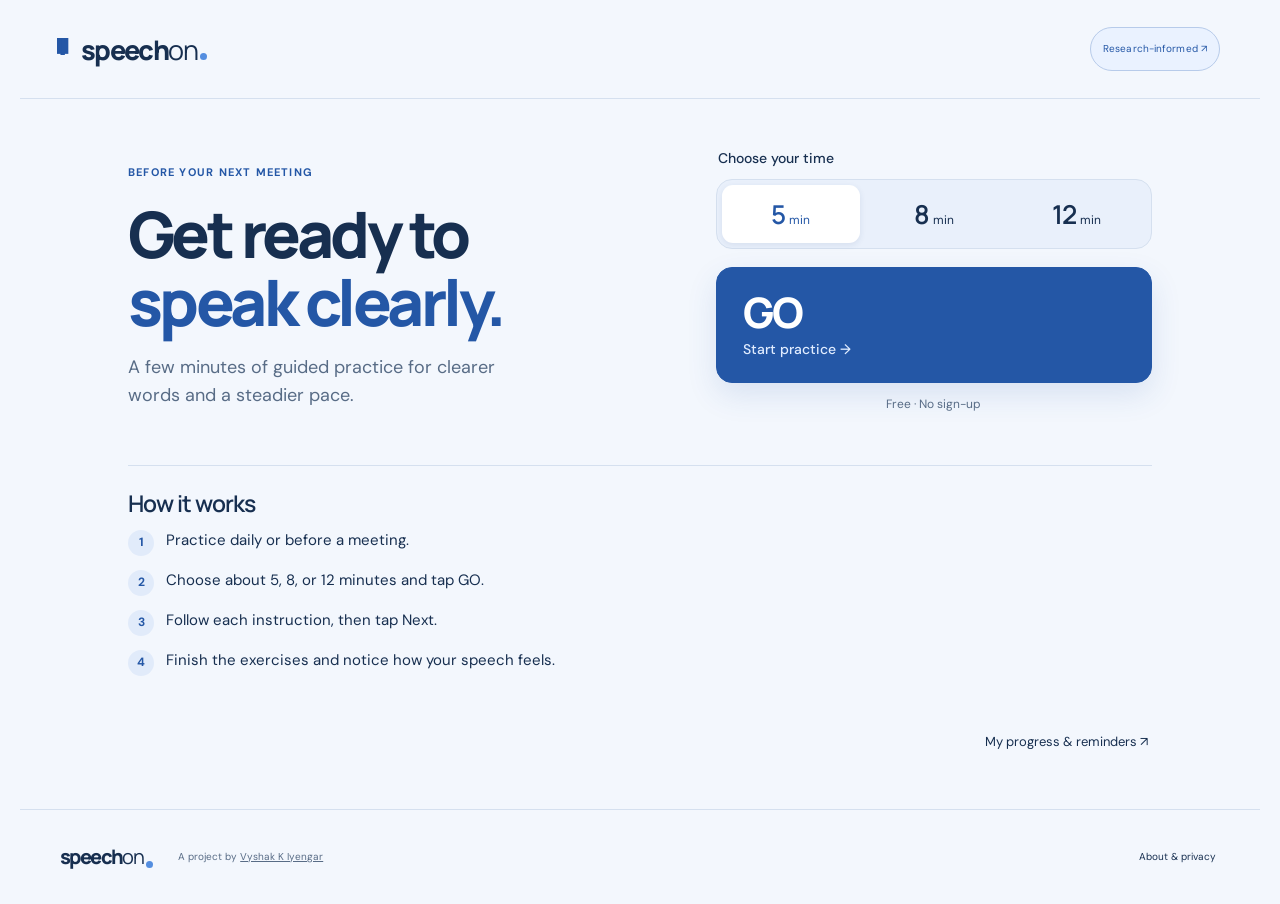
==== index.html @ f1839de5 "Finalize mobile homepage hierarchy and clarify practice instructions" ====
<!doctype html>
<html lang="en">
<head>
<meta charset="utf-8"><meta name="viewport" content="width=device-width,initial-scale=1,viewport-fit=cover">
<title>Speech On — Your daily speech practice</title>
<meta name="description" content="Practice clear sounds, steady pacing, and natural speech with guided lip, tongue, and voice exercises. Start a 5-minute speech warm-up. No signup.">
<meta name="theme-color" content="#f3f7fd">
<meta property="og:title" content="Speech On — Clarity. Articulation. Fluency."><meta property="og:description" content="Practice articulation, fluency, and speech clarity in 5–12 minutes. Daily or before meetings. Progress saves without sign-in."><meta property="og:type" content="website">
<link rel="manifest" href="manifest.webmanifest"><link rel="icon" href="icon.svg" type="image/svg+xml"><link rel="apple-touch-icon" href="icon-180.png">
<link rel="preconnect" href="https://fonts.googleapis.com"><link rel="preconnect" href="https://fonts.gstatic.com" crossorigin>
<link href="https://fonts.googleapis.com/css2?family=DM+Sans:wght@400;500;600;700&family=Manrope:wght@400;500;600;700;800&display=swap" rel="stylesheet">
<link rel="stylesheet" href="styles.css"><script src="analytics.js" defer></script><script src="app.js" defer></script>
</head>
<body>
<a class="skip" href="#main">Skip to practice</a>
<header class="site-header"><a class="brand" href="./" aria-label="Speech On home"><span class="brand-mark" aria-hidden="true">ıιı</span>speech<span>on</span><i></i></a><button class="research-stamp" id="research-stamp" aria-label="Research-informed: read about the evidence">Research-informed ↗</button><button id="help" hidden>How it works</button></header>
<main id="main">
<section id="home" class="home">
<div class="hero-copy"><p class="meeting-hook">BEFORE YOUR NEXT MEETING</p><h1>Get ready to<br><em>speak clearly.</em></h1><p class="intro">A few minutes of guided practice for clearer words and a steadier pace.</p></div>
<div class="practice-card">
<p id="start-heading" hidden></p><fieldset class="home-time"><legend>Choose your time</legend><div class="duration"><button data-minutes="5" aria-pressed="true"><b>5 <small>min</small></b></button><button data-minutes="8" aria-pressed="false"><b>8 <small>min</small></b></button><button data-minutes="12" aria-pressed="false"><b>12 <small>min</small></b></button></div></fieldset>
<button class="primary start" id="start"><strong>GO</strong><span>Start practice →</span></button><p class="start-reassurance">Free · No sign-up</p>

<p id="resume" class="resume" hidden></p><button class="quiet restart" id="restart" hidden>Start a different session</button>
</div>
<section id="how-it-works"><h2>How it works</h2><ol><li>Practice daily or before a meeting.</li><li>Choose about 5, 8, or 12 minutes and tap GO.</li><li>Follow each instruction, then tap Next.</li><li>Finish the exercises and notice how your speech feels.</li></ol></section><div class="home-bottom"><button class="quiet" id="open-habits">My progress & reminders ↗</button></div>
</section>
<dialog id="habits"><div class="dialog-top"><h2>Your practice</h2><button class="quiet" id="close-habits" aria-label="Close progress">✕</button></div><div class="habit"><div><span class="eyebrow">SMALL STEPS ADD UP</span><h3 id="habit-title">Your first practice is a good start.</h3><p id="habit-copy">No catching up. Just a little time for yourself today.</p><p class="gentle-note">Saved on this browser · signing in isn’t required. Clearing browser data removes your progress.</p></div><div class="week" id="week" aria-label="Practice over the last seven days"></div></div>
<section class="habit-tools" aria-label="Build your practice habit"><div><span class="eyebrow">A RHYTHM THAT FITS YOUR LIFE</span><div class="streak-stats"><p><b id="current-streak">0</b> day streak</p><p><b id="best-streak">0</b> personal best</p></div><p class="gentle-note" id="streak-note">One day at a time. Miss a day? You’re always welcome back.</p></div><div class="goal"><label for="weekly-goal">My practice goal</label><select id="weekly-goal"><option value="3">3 days in 7 · a gentle start</option><option value="5">5 days in 7 · a regular rhythm</option><option value="7">7 days in 7 · a daily moment</option></select><progress id="goal-progress" value="0" max="3"></progress><p id="goal-copy"></p></div><button id="reminder" class="quiet">Set a daily reminder ↗</button></section>
</dialog>
<section id="player" class="player" hidden aria-label="Guided speech practice"><div class="player-top"><button class="quiet" id="exit">← Save & exit</button><span id="step-count"></span><button class="quiet" id="listen" aria-pressed="false">Hear instructions ♫</button></div><div class="progress" id="progress" aria-label="Session progress"></div><div class="exercise-layout"><aside><span class="eyebrow">YOUR SESSION</span><p id="session-percent">0% complete</p><ol id="journey"></ol></aside><div class="exercise"><div class="exercise-heading"><div class="eyebrow" id="phase"></div><button class="quiet" id="exercise-tip">How to do it</button></div><h2 id="exercise-title" tabindex="-1"></h2><p id="instruction"></p><div id="material"></div><div class="player-actions"><div class="exercise-controls"><button class="quiet" id="back">← Back</button><button class="primary" id="next">Next →</button></div></div><p class="keyboard">Arrow keys to move · Esc to save & exit</p><p class="credit">A project by <a href="https://www.linkedin.com/in/vyshakiyengar" target="_blank" rel="noopener">Vyshak K Iyengar</a></p></div></div></section>
<section id="done" class="done" hidden>
<div class="completion-mark" aria-hidden="true">✓</div><p class="eyebrow">YOUR PRACTICE</p><h1>Practice <em>done.</em></h1>
<p id="done-summary" role="status"></p><button id="save-untimed" class="primary" hidden>I practiced · Save today</button>
<div class="reflection"><h2>How did speaking feel?</h2><div class="feeling" id="feeling"><button data-feeling="easier" aria-pressed="false">Easier</button><button data-feeling="same" aria-pressed="false">The same</button><button data-feeling="harder" aria-pressed="false">More effort</button></div><p id="feedback" role="status">Optional. Just your own impression.</p></div>
<p class="takeaway-line">Take one cue with you: clear words, easy pauses.</p>
<div class="done-actions"><button class="primary" id="home-button">Done →</button><button class="quiet" id="done-reminder">Remind me tomorrow</button><button class="quiet" id="share">Share ↗</button></div>
<p id="tomorrow-preview" hidden></p><p id="share-status" role="status"></p></section>
</main>
<footer><span class="brand footer-brand">speech<span>on</span><i></i></span><span class="credit">A project by <a href="https://www.linkedin.com/in/vyshakiyengar" target="_blank" rel="noopener">Vyshak K Iyengar</a></span><button class="quiet" id="about">About & privacy</button></footer>
<dialog id="reminder-dialog"><div class="dialog-top"><h2>A daily reminder.</h2><button class="quiet" id="close-reminder" aria-label="Close reminder">✕</button></div><p>Pick a time for your daily practice.</p><label for="reminder-time">My daily practice time</label><input type="time" id="reminder-time" value="08:00" required><p class="gentle-note">Download a recurring calendar event, then open it in your calendar and confirm the import. Your calendar handles reminders; this app doesn’t send notifications. To change it later, edit the event in your calendar.</p><button class="primary" id="download-reminder">Download daily reminder ↓</button><p id="reminder-status" role="status"></p></dialog>
<dialog id="info"><div class="dialog-top"><h2 id="info-title"></h2><button class="quiet" id="close-info" aria-label="Close dialog">✕</button></div><div id="info-body"></div></dialog>
<noscript><p>Guided practice needs JavaScript. Enable it to start your practice.</p></noscript>
</body></html>
---- styles.css ----
:root{color-scheme:light;--paper:#f3f7fd;--ink:#172f50;--muted:#586c86;--accent:#2457a6;--accent-soft:#d6e7ff;--line:#d5e0ef;--white:#ffffff;--serif:Georgia,'Times New Roman',serif;--ui:'DM Sans',sans-serif;--display:'Manrope',sans-serif}*{box-sizing:border-box}body{margin:0;background:var(--paper);color:var(--ink);font:15px/1.6 var(--ui);-webkit-font-smoothing:antialiased}button,a{-webkit-tap-highlight-color:transparent}button,input{font:inherit}button{cursor:pointer;border:1px solid var(--line);background:transparent;color:var(--ink);padding:11px 17px;border-radius:12px;transition:background .2s,transform .2s}button:hover{background:#e7effc}button:active{transform:translateY(1px)}button:disabled{opacity:.4;cursor:default}button:focus-visible,a:focus-visible,summary:focus-visible{outline:3px solid #2563eb;outline-offset:4px}a{color:inherit}p,h1,h2,h3{margin:0}h1,h2,h3{font-family:var(--display);font-weight:600;line-height:1.2;letter-spacing:-.045em}[hidden]{display:none!important}.site-header{max-width:1240px;margin:auto;padding:27px 40px;display:flex;align-items:center;justify-content:space-between;border-bottom:1px solid var(--line)}.brand{display:flex;align-items:center;text-decoration:none;font:800 27px/1 var(--display);letter-spacing:-1.6px}.brand>span:not(.brand-mark){font-weight:400}.brand i{width:7px;height:7px;background:#548ee0;border-radius:50%;margin:14px 0 0 3px}.brand-mark{font:700 32px/1 var(--ui);margin-right:11px;letter-spacing:-5px;transform:rotate(180deg);color:var(--accent)}.header-note{font-size:12px;color:var(--muted)}.quiet{border-color:transparent;padding:8px 3px;font-size:13px}.quiet:hover{background:none;color:#1f58a6}.site-header .quiet span{margin-left:16px}.home{max-width:1160px;margin:auto;padding:63px 0 0;display:grid;grid-template-columns:1fr 1fr;gap:48px 88px}.eyebrow{font:700 10px/1.5 var(--display);letter-spacing:.16em}.live-dot{display:inline-block;width:7px;height:7px;border-radius:50%;background:#6097e6;margin-right:9px}.hero-copy h1{font-size:clamp(56px,5.6vw,78px);line-height:1.05;margin:23px 0 22px;letter-spacing:-.064em}em{font-family:var(--serif);font-weight:400;color:#437dc5;letter-spacing:-.055em}.intro{font-size:16px;color:var(--muted);line-height:1.8}.hero-tags{display:flex;gap:16px;flex-wrap:wrap;font-size:10px;margin-top:22px;color:#526985}.voice-art{height:132px;margin-top:30px;position:relative;border-top:1px solid var(--line);padding-top:12px;overflow:hidden}.art-caption,.art-bottom{font-size:8px;letter-spacing:.14em;color:#647c9a}.art-bottom{position:absolute;bottom:3px;left:0}.wave{height:73px;display:flex;align-items:center;gap:7px;width:82%;transform:rotate(-6deg);margin:9px 0 0 12px}.wave i{display:block;flex:1;max-width:12px;height:22%;border-radius:10px;background:#8fb9ef}.wave i:nth-child(3n){height:65%;background:#3b70b8}.wave i:nth-child(4n){height:100%;background:#c6dcf8}.wave i:nth-child(5n){height:85%}.wave i:nth-child(2n){height:50%}.art-star{position:absolute;right:15px;top:46px;font-size:66px;line-height:1;color:#6497da;transform:rotate(12deg)}.practice-card{background:var(--white);border:1px solid var(--line);border-radius:23px;padding:29px 30px 24px;box-shadow:0 14px 36px #173c700a;align-self:start}.card-top{display:flex;align-items:center;justify-content:space-between;gap:8px}.card-top .eyebrow{font-size:9px}.pill{font-size:9px;background:#e8f0fc;border-radius:20px;padding:4px 8px;white-space:nowrap}.practice-card h2{font-size:34px;margin:23px 0 13px;letter-spacing:-.047em}.card-desc{font-size:13px;color:var(--muted);max-width:330px}fieldset{border:0;padding:0;margin:27px 0 0;min-width:0}legend{font-size:12px;font-weight:600;margin-bottom:15px}.duration{display:grid;grid-template-columns:repeat(3,1fr);gap:9px}.duration button{position:relative;text-align:left;padding:17px 12px 13px;border-radius:11px}.duration button b{font:600 26px/1 var(--display);letter-spacing:-1px;display:block}.duration small{font:400 12px var(--ui);letter-spacing:0}.duration button>span:last-child{display:block;font-size:10px;margin-top:9px;color:var(--muted)}.duration [aria-pressed=true]{border-color:var(--accent);background:#e9f1ff}.recommended{position:absolute;top:-9px;left:50%;transform:translateX(-50%);white-space:nowrap;background:var(--accent);color:white;border-radius:4px;font-size:7px;letter-spacing:.08em;padding:2px 7px}.intent-field{margin-top:22px}.intent-field legend{margin-bottom:9px}.intents{display:flex;flex-wrap:wrap;gap:6px}.intents button{font-size:10px;padding:7px 9px;border-radius:7px}.intents [aria-pressed=true]{background:#e9f1ff;border-color:#89acdf}.primary{background:var(--accent);color:white;border-color:var(--accent);font-weight:600}.primary:hover{background:#194788;color:white}.start{width:100%;display:flex;justify-content:space-between;margin-top:23px;padding:16px 18px;font-size:14px}.start span{font-size:12px;color:#e0ecff}.no-friction{text-align:center;font-size:10px;color:var(--muted);margin:12px 0 20px}.card-rule{border-top:1px solid var(--line)}.mini-route{display:flex;justify-content:space-between;align-items:center;font-size:9px;margin-top:19px;gap:4px}.mini-route b{font-size:9px;display:inline-flex;background:#eaf1fb;width:23px;height:23px;border-radius:50%;align-items:center;justify-content:center;margin-right:4px}.mini-route i{font-style:normal;color:#7289a6}.resume{font-size:12px;margin-top:10px;color:var(--muted)}.restart{font-size:11px;text-decoration:underline}.habit{grid-column:1/-1;display:flex;align-items:center;justify-content:space-between;background:#e8f0fc;border:1px solid #d5e3f5;border-radius:15px;padding:23px 29px;gap:20px}.habit .eyebrow{font-size:9px;color:#4e6c94}.habit h3{font-size:18px;letter-spacing:-.02em;margin:7px 0 5px}.habit p{font-size:11px;color:var(--muted)}.week{display:flex;gap:12px}.day{display:flex;align-items:center;flex-direction:column;font-size:9px;color:var(--muted);gap:6px}.day b{font:400 13px var(--ui);display:grid;place-items:center;width:31px;height:31px;border:1px solid #c6d7ed;border-radius:50%}.day.today b{border-color:var(--accent);border-style:dashed}.day.complete b{background:var(--accent);color:#fff;border-style:solid}.how{grid-column:1/-1;padding-top:6px;padding-bottom:48px}.how>.eyebrow{color:var(--muted)}.how-grid{display:grid;grid-template-columns:repeat(3,1fr);gap:55px;margin-top:23px}.how-number{font-size:11px;color:#6c87ab}.how h3{font-size:18px;letter-spacing:-.03em;margin:13px 0 10px}.how p{font-size:12px;line-height:1.8;color:var(--muted)}footer{max-width:1240px;margin:auto;display:flex;align-items:center;gap:25px;padding:25px 40px;border-top:1px solid var(--line);font-size:10px;color:var(--muted)}footer p{flex:1}footer a{font-size:10px}.footer-brand{font-size:20px;color:var(--ink)}footer .quiet{font-size:10px}.skip{position:fixed;top:-80px;z-index:100;background:var(--accent);color:white;padding:10px}.skip:focus{top:0}.player{max-width:1060px;margin:24px auto 60px;padding:0 24px}.player-top{display:flex;align-items:center;justify-content:space-between;font-size:12px}.progress{display:flex;gap:7px;margin:20px 0 44px}.progress span{height:5px;flex:1;border-radius:5px;background:#dae5f5}.progress .complete{background:#6796d7}.progress .current{background:var(--accent)}.exercise-layout{display:grid;grid-template-columns:220px 1fr;gap:72px}.exercise-layout aside{border-right:1px solid var(--line);padding:15px 25px 0 0}.exercise-layout aside p{font-size:12px;color:var(--muted);margin-top:45px}.exercise-layout ol{list-style:none;padding:0;margin:25px 0}.exercise-layout li{padding:12px 0;color:var(--muted);font-size:12px;display:flex;gap:12px}.exercise-layout li[aria-current=step]{font-weight:700;color:var(--ink)}.exercise-layout li span{width:21px;height:21px;text-align:center;border:1px solid var(--line);border-radius:50%;font-size:10px}.exercise-layout li[aria-current=step] span{background:var(--accent);color:white;border-color:var(--accent)}.exercise .eyebrow{color:#5076a8}.exercise h2{font-size:42px;margin:12px 0 18px;outline:none}.exercise>#instruction{font-size:17px;line-height:1.75;color:#506581;max-width:550px}.material{margin:25px 0;background:var(--white);border:1px solid var(--line);border-radius:18px;padding:26px}.material .eyebrow{font-size:9px;margin-bottom:12px}.material blockquote{font-family:var(--serif);font-size:29px;line-height:1.55;margin:0}.phrase-list{list-style:none;margin:0;padding:0;display:grid;gap:10px}.phrase-list li{font:500 23px/1.5 var(--display);letter-spacing:-.03em;padding-bottom:10px;border-bottom:1px solid var(--line)}.phrase-list li:last-child{border:0;padding-bottom:0}.tip{font-size:13px;color:var(--muted);margin:18px 0}.tip summary{cursor:pointer}.tip p{padding:10px 0}.timer-panel{display:flex;align-items:center;gap:20px;padding:21px 0;border-top:1px solid var(--line);margin-top:24px}.timer{font:500 37px/1 var(--display);letter-spacing:-.05em;font-variant-numeric:tabular-nums;min-width:100px}.timer-panel p{font-size:12px}.timer-panel span{font-size:11px;color:var(--muted)}.exercise-controls{display:flex;gap:15px;align-items:center;justify-content:space-between}.exercise-controls .primary{flex:1;max-width:290px;padding:15px}.keyboard{font-size:10px;color:var(--muted);text-align:center;margin-top:18px}.breathing{height:190px;display:grid;place-items:center;position:relative;margin:20px 0}.breath-circle{width:110px;height:110px;border-radius:50%;background:#bdd7fb;box-shadow:0 0 0 18px #dce9fc,0 0 0 35px #eaf2fd;display:grid;place-items:center;color:var(--accent);font-size:13px;transform:scale(var(--breath-scale,1))}.breath-label{position:absolute;font-size:13px;font-weight:600;pointer-events:none}.done{max-width:700px;margin:50px auto 70px;padding:0 24px;text-align:center}.completion-mark{font-size:75px;line-height:1.2;color:#5689cf;margin-bottom:20px}.done h1{font-size:57px;margin:18px 0}.done>p{font-size:14px;color:var(--muted)}.reflection{background:var(--white);border:1px solid var(--line);border-radius:18px;padding:25px;margin:30px 0}.reflection h2{font-size:21px;letter-spacing:-.03em}.reflection p{font-size:12px;color:var(--muted);margin-top:10px}.feeling{display:flex;justify-content:center;gap:7px;flex-wrap:wrap;margin:20px 0}.feeling button{font-size:12px}.feeling [aria-pressed=true]{background:var(--accent);color:white;border-color:var(--accent)}.takeaway{padding:15px 25px 30px}.takeaway h3{font-size:22px;letter-spacing:-.03em;margin:12px 0}.takeaway p{font-size:13px;color:var(--muted)}.done-actions{display:flex;gap:10px;justify-content:center}.done-actions button{font-size:13px}#share-status{margin-top:12px;overflow-wrap:anywhere}dialog{border:1px solid var(--line);border-radius:20px;background:var(--white);color:var(--ink);max-width:540px;width:calc(100% - 30px);padding:26px}dialog::backdrop{background:#17345966;backdrop-filter:blur(3px)}.dialog-top{display:flex;justify-content:space-between;align-items:center;margin-bottom:20px;gap:12px}.dialog-top h2{font-size:24px}#info-body p,#info-body li{font-size:14px;color:var(--muted);margin-bottom:15px}#info-body ol{padding-left:20px}
@media(min-width:800px){.hero-copy,.practice-card{animation:arrive .65s ease both}.practice-card{animation-delay:.1s}}@keyframes arrive{from{opacity:0;transform:translateY(12px)}to{opacity:1;transform:translateY(0)}}
@media(max-width:1240px){.home{margin:0 40px;gap:40px 55px}.hero-copy h1{font-size:68px}}
@media(max-width:900px){.home{gap:35px}.practice-card{padding:24px}.hero-copy h1{font-size:57px}.hero-tags{gap:8px}.header-note{display:none}.mini-route{font-size:8px}.mini-route b{display:none}.exercise-layout{grid-template-columns:165px 1fr;gap:35px}.exercise h2{font-size:34px}footer{flex-wrap:wrap}.week{gap:8px}}
@media(max-width:680px){.site-header{padding:20px 22px}.brand{font-size:25px}.site-header .quiet{font-size:12px}.home{margin:0;padding:30px 22px 0;grid-template-columns:1fr;gap:28px}.hero-copy h1{font-size:49px;margin:14px 0;line-height:1.06}.hero-copy h1 em{white-space:nowrap}.hero-copy>.eyebrow{font-size:8px}.intro{font-size:13px;line-height:1.65}.intro br{display:none}.hero-tags{display:none}.voice-art{display:none}.practice-card{padding:24px 22px;border-radius:18px}.practice-card h2{font-size:29px;margin:18px 0 12px}.practice-card h2 br{display:none}.card-desc{font-size:12px}.card-top .eyebrow{font-size:8px}.duration button{padding:16px 12px}.mini-route{font-size:9px}.mini-route b{display:inline-flex}.habit{flex-direction:column;align-items:flex-start;padding:23px}.habit h3{font-size:17px}.week{width:100%;justify-content:space-between;margin-top:6px}.how-grid{grid-template-columns:1fr;gap:24px}.how h3{margin-top:7px}.how{padding:9px 0 12px}.how-grid article{padding-bottom:18px;border-bottom:1px solid var(--line)}.how-number{float:left;margin-right:15px;margin-top:10px}.how p{padding-left:37px}.how-grid{margin-top:15px}footer{padding:24px 22px;gap:17px}footer p{flex-basis:75%}.player{padding:0 20px;margin:15px auto 30px}.player-top{font-size:10px}.player-top button{font-size:11px}.progress{margin:16px 0 25px}.exercise-layout{display:block}.exercise-layout aside{display:none}.exercise h2{font-size:33px}.exercise>#instruction{font-size:15px}.material{padding:22px;margin-top:22px}.material blockquote{font-size:25px}.timer-panel{gap:12px}.timer{font-size:32px;min-width:90px}.exercise-controls{gap:10px}.exercise-controls .quiet{font-size:11px}.keyboard{display:none}.exercise-controls .primary{padding:13px 8px;font-size:13px}.done{margin:30px auto 50px}.done h1{font-size:43px}.reflection{padding:23px 15px}.feeling button{padding:10px;font-size:11px}.done-actions{flex-direction:column}.intents button{font-size:9px}.phrase-list li{font-size:22px}}
@media(prefers-reduced-motion:reduce){*,*::before,*::after{animation:none!important;transition:none!important}.breath-circle{transform:none}}
.habit-tools{grid-column:1/-1;display:grid;grid-template-columns:1fr 1fr;gap:20px 60px;margin-top:-20px;padding:22px 29px;border:1px solid var(--line);border-radius:15px}.streak-stats{display:flex;gap:30px;margin:12px 0}.streak-stats p{font-size:11px;color:var(--muted)}.streak-stats b{font:600 28px var(--display);color:var(--accent);margin-right:5px}.gentle-note{font-size:11px;color:var(--muted);line-height:1.7}.goal label{display:block;font-size:12px;margin-bottom:8px}.goal select{font:12px var(--ui);padding:8px;border-radius:8px;border:1px solid var(--line);background:var(--white);color:var(--ink);width:100%}.goal progress{width:100%;height:7px;accent-color:var(--accent);margin:15px 0 0}.goal p{font-size:11px;color:var(--muted)}.habit-tools>.quiet{grid-column:1/-1;justify-self:start;font-size:12px}.tomorrow{background:#e8f0fc;border-radius:15px;padding:24px;margin:0 0 25px}.tomorrow h3{font-size:22px;margin:10px 0}.tomorrow p{font-size:13px;color:var(--muted)}.tomorrow .quiet{margin-top:12px}#reminder-dialog>p{font-size:14px;margin-bottom:18px}#reminder-dialog label{font-size:13px;display:block;margin-bottom:8px}#reminder-time{display:block;padding:12px;border-radius:9px;border:1px solid var(--line);background:var(--paper);color:var(--ink);margin-bottom:16px}#reminder-dialog .gentle-note{font-size:12px}#reminder-status{font-size:12px;margin-top:15px}#download-reminder{width:100%}@media(max-width:680px){.habit-tools{grid-template-columns:1fr;padding:23px;margin-top:-10px;gap:22px}.habit-tools>.quiet{grid-column:auto}}
.hero-copy .intro{max-width:405px}.no-friction{font-size:10px;color:#45668f}
/* UX audit: readable touch controls and always-reachable exercise actions. */
.player-actions{position:sticky;bottom:0;z-index:5;background:var(--paper);padding:0 0 max(12px,env(safe-area-inset-bottom));box-shadow:0 -12px 20px var(--paper)}
.player-actions .timer-panel{margin-top:22px}
.control-hint{text-align:center;font-size:12px;color:var(--muted);margin:10px 0 0}
button,select,summary{min-height:44px}
.intents button{font-size:11px}
.card-top .pill{font-size:10px}
.no-friction{font-size:12px}
#next{min-width:70px}
button:disabled:hover{background:transparent}
@media(max-width:680px){
 .hero-copy h1{font-size:43px}
 .home{padding-top:24px;gap:22px}
 .practice-card h2{font-size:25px;margin:13px 0 9px}
 .practice-card{padding:20px}
 .practice-card fieldset{margin-top:19px}
 .practice-card legend{margin-bottom:12px}
 .start{margin-top:18px}
 .intents button{font-size:11px;padding:8px}
 .player-top{flex-wrap:wrap;gap:4px}
 .exercise-controls .quiet{font-size:13px}
 .exercise-controls .primary{font-size:14px}
 .player-actions .timer-panel{padding:14px 0}
 .control-hint{font-size:11px}
}
.home>*{min-width:0}
.duration{grid-template-columns:repeat(3,minmax(0,1fr))}
@media(max-width:360px){
 .home{padding-left:16px;padding-right:16px}
 .hero-copy h1{font-size:37px}
 .practice-card{padding:17px}
 .duration button{padding:15px 8px}
 .duration button b{font-size:23px}
 .mini-route{font-size:8px}
 .mini-route b{display:none}
 .card-top{flex-wrap:wrap}
 .streak-stats{gap:15px}
 .exercise-controls{gap:6px}
 .exercise-controls .primary{min-width:0}
 #next{min-width:60px}
}
#save-untimed{margin-top:20px}
/* Viewport-sized player: content and controls occupy separate rows, never overlap. */
body.practicing{overflow:hidden}
body.practicing>.site-header{display:none}
#player{position:fixed;inset:0;z-index:20;width:100%;height:100dvh;max-width:none;margin:0;padding:12px max(20px,calc((100vw - 1200px)/2)) max(12px,env(safe-area-inset-bottom));background:var(--paper);display:grid;grid-template-rows:44px 5px minmax(0,1fr);gap:12px}
#player .player-top{flex-wrap:nowrap;gap:8px}
#player .progress{margin:0}
#player .exercise-layout{min-height:0;grid-template-columns:200px minmax(0,1fr);gap:40px;padding-top:8px}
#player .exercise-layout aside{padding-top:8px}
#player .exercise{min-height:0;min-width:0;display:grid;grid-template-rows:auto auto auto minmax(0,1fr) auto;gap:12px}
.exercise-heading{display:flex;align-items:center;justify-content:space-between;gap:8px}
#player .exercise-heading button{min-height:32px;padding:4px 0;font-size:12px}
#player .exercise h2{font-size:clamp(26px,4vh,40px);margin:0;line-height:1.12}
#player .exercise>#instruction{font-size:16px;line-height:1.5;max-width:70ch}
#material{min-height:0;min-width:0;display:flex}
#player .material{width:100%;min-height:0;margin:0;padding:20px 24px;display:grid;grid-template-rows:auto minmax(0,1fr);gap:12px;text-align:center}
#player .material:has(.card-nav){grid-template-rows:auto minmax(0,1fr) 44px}
#player .material .eyebrow{margin:0;font-size:10px}
#player .material blockquote{align-self:center;font-size:clamp(22px,3.5vh,36px);line-height:1.35;max-width:38ch;justify-self:center}
.card-nav{display:flex;align-items:center;justify-content:space-between;gap:8px}
.card-nav button{font-size:12px;padding:8px 12px;min-width:44px}
.card-nav span{font-size:11px;color:var(--muted)}
#player .player-actions{position:static;padding:0;box-shadow:none}
#player .player-actions .timer-panel{margin:0;padding:10px 0;gap:16px}
#player .timer{font-size:30px;min-width:80px}
#player .exercise-controls .primary{padding:10px 16px;max-width:none}
#player .exercise-controls button{min-height:44px}
#player .control-hint{margin:5px 0 0;font-size:11px}
#player .keyboard{display:none}
#player .breathing{height:100%;width:100%;margin:0}
@media(max-width:800px){
 #player{padding:10px 16px max(10px,env(safe-area-inset-bottom));gap:8px}
 #player .exercise-layout{display:block;padding:0}
 #player .exercise-layout aside{display:none}
 #player .exercise{height:100%;gap:9px}
 #player .exercise h2{font-size:28px}
 #player .exercise>#instruction{font-size:15px;line-height:1.4}
 #player .material{padding:14px;gap:8px}
 #player .material blockquote{font-size:clamp(20px,3vh,28px)}
 #player .material .eyebrow{font-size:8px}
 #player .player-top{font-size:10px}
 #player .player-top button{font-size:11px}
 #player .timer-panel p{font-size:11px}
 #player #next-up{display:none}
 #player .control-hint{font-size:10px}
}
@media(max-height:650px){
 #player{gap:6px;padding-top:6px;padding-bottom:6px}
 #player .exercise{gap:6px}
 #player .exercise h2{font-size:25px}
 #player .exercise>#instruction{font-size:14px;line-height:1.35}
 #player .material{padding:10px 12px;gap:6px}
 #player .material blockquote{font-size:21px}
 #player .player-actions .timer-panel{padding:6px 0}
 #player .control-hint{display:none}
 #player .breath-circle{width:65px;height:65px;box-shadow:0 0 0 12px #dce9fc,0 0 0 24px #eaf2fd}
}
@media(max-height:450px) and (min-width:600px){
 #player .exercise-layout{display:block;padding:0}
 #player .exercise-layout aside{display:none}
 #player .exercise{height:100%;grid-template-columns:1fr 1fr;grid-template-rows:auto auto minmax(0,1fr) auto;column-gap:24px}
 #player .exercise-heading{grid-column:1;grid-row:1}
 #player .exercise h2{grid-column:1;grid-row:2}
 #player #instruction{grid-column:1;grid-row:3;font-size:13px}
 #player #material{grid-column:2;grid-row:1/4}
 #player .player-actions{grid-column:1/-1;grid-row:4;display:flex;align-items:center;gap:20px}
 #player .player-actions .timer-panel{border:0;flex:1}
 #player .exercise-controls{flex:1}
 #player #timer-state{font-size:10px}
 #player #next-up{display:none}
}
#player .exercise h2{line-height:1.25}
/* Five-second entry: three benefits, one dominant action, optional settings. */
#home{max-width:1080px;margin:0 auto;padding:64px 28px 38px;grid-template-columns:minmax(0,1.2fr) minmax(0,1fr);gap:34px 65px;align-items:center;min-height:min(710px,calc(100dvh - 170px))}
#home .hero-copy h1{font-size:clamp(54px,6.1vw,82px);line-height:1.06;letter-spacing:-.065em;margin:22px 0}
#home .hero-copy .intro{font-size:17px;max-width:30ch;line-height:1.5}
#home .practice-card{padding:0;border:0;background:none;box-shadow:none;width:100%}
#home #start-heading{font-size:10px}
#home #start{display:flex;flex-direction:column;align-items:flex-start;justify-content:center;gap:7px;padding:30px 32px;margin:16px 0 0;border-radius:22px;min-height:178px;text-align:left;box-shadow:0 12px 30px #2457a620}
#home #start strong{font:800 64px/1 var(--display);letter-spacing:-.05em}
#home #start span{font-size:15px}
#home .no-friction{text-align:left;font-size:12px;margin:15px 0}
#session-options{border-top:1px solid var(--line);margin-top:18px;padding-top:8px}
#session-options summary{cursor:pointer;font-size:13px;color:var(--muted);display:flex;align-items:center;gap:12px}
#session-options summary::after{content:'+';margin-left:auto}
#session-options[open] summary::after{content:'−'}
#session-options fieldset{margin-top:16px}
#session-options .gentle-note{margin-top:12px}
.home-bottom{grid-column:1/-1;border-top:1px solid var(--line);padding-top:18px;display:flex;align-items:center;justify-content:space-between;gap:12px;color:var(--muted);font-size:12px}
.home-bottom .quiet{white-space:nowrap}
#habits{max-width:690px}
#habits .habit{display:flex;flex-direction:column;align-items:stretch;padding:18px}
#habits .week{justify-content:space-between}
#habits .habit-tools{margin-top:16px;gap:12px;padding:18px}
#habits .habit h3{font-size:18px}
#player .exercise-controls #play:not(.primary){flex:0 1 auto;padding:8px 12px}
#player .exercise-controls #next{flex:1;padding:10px 14px;font-size:14px}
#done{max-width:640px;margin:24px auto 35px}
#done .completion-mark{font-size:36px;margin:0 0 6px}
#done h1{font-size:48px;margin:12px 0}
#done #done-summary{font-size:14px;max-width:42ch;margin:auto}
#done .reflection{margin:18px 0;padding:18px}
#done .reflection h2{font-size:19px}
#done .feeling{margin:14px 0 8px}
#done .reflection p{font-size:12px}
#done .takeaway-line{font-size:15px;margin:18px 0}
#done .done-actions{display:grid;grid-template-columns:1fr 1fr;gap:4px 16px}
#done #home-button{grid-column:1/-1;min-height:48px;font-size:16px}
#done .done-actions .quiet{min-height:44px}
footer{font-size:10px}
footer p{font-size:10px}
.credit{font-size:10px;color:var(--muted)}
.credit a{text-decoration:underline}
footer .credit{flex:1}
#player .credit{text-align:center;margin-top:10px}
@media(max-width:760px){
 #home{grid-template-columns:minmax(0,1fr);padding:26px 22px 18px;gap:23px;min-height:0;max-width:520px}
 #home .hero-copy h1{font-size:48px;margin:14px 0 10px;line-height:1.03}
 #home .hero-copy .eyebrow{font-size:8px}
 #home .hero-copy .intro{font-size:14px;max-width:32ch}
 #home #start-heading{font-size:9px}
 #home #start{min-height:112px;padding:20px 24px;margin-top:9px;border-radius:16px}
 #home #start strong{font-size:44px}
 #home #start span{font-size:14px}
 #home .no-friction{font-size:11px;margin:11px 0}
 #session-options{margin-top:10px;padding-top:4px}
 .home-bottom{flex-direction:column;align-items:flex-start;padding-top:12px;gap:1px;font-size:11px}
 #habits .habit-tools{grid-template-columns:1fr}
 #done{margin:18px auto;padding:0 20px}
 #done h1{font-size:36px;margin:8px 0}
 #done .completion-mark{font-size:28px}
 #done .reflection{padding:13px;margin:13px 0}
 #done .takeaway-line{font-size:13px;margin:13px 0}
 #done .reflection h2{font-size:17px}
 #done .feeling button{min-height:44px}
 footer{gap:12px;padding-top:15px;padding-bottom:15px}
 footer .footer-brand,footer p{display:none}
}
@media(max-width:360px),(max-height:650px) and (max-width:760px){
 #home{padding-top:18px;gap:18px}
 #home .hero-copy h1{font-size:40px}
 #home .hero-copy .intro{font-size:13px}
 #home #start{min-height:100px}
 #home #start strong{font-size:38px}
 #home #start span{font-size:12px}
 #done .reflection p{font-size:11px}
 #done .done-actions{gap:0 10px}
}
#player .control-hint{display:block;font-size:11px;color:var(--accent);margin-top:5px}
@media(max-height:650px){#player .control-hint{font-size:10px;margin-top:3px}}
@media(max-height:450px) and (min-width:600px){#player .control-hint{max-width:130px;margin:0;font-size:10px}}
/* The first action is visible immediately; no entrance animation delays it. */
#home .hero-copy,#home .practice-card{animation:none}

/* One instruction, one exercise, one next action. */
#player #phase,#player #next-up,#player #timer-state,#player .control-hint,#player .keyboard{display:none}
#player .exercise{grid-template-rows:auto auto auto minmax(0,1fr) auto;gap:10px}
#player .exercise-heading{justify-content:flex-end}
#player .exercise h2{font-size:clamp(24px,3.8vh,38px);margin:0}
#player #instruction{font-size:clamp(14px,2.2vh,19px);line-height:1.4;max-width:70ch}
#player #session-percent{position:static;font-size:24px;font-weight:700;color:var(--accent);margin:12px 0 20px}
#player .material{display:flex;flex-direction:column;justify-content:center;align-items:stretch;gap:12px;padding:18px 26px;overflow:visible}
#player .all-phrases{list-style:none;padding:0;margin:0;display:grid;gap:12px;text-align:left}
#player .all-phrases li{font:500 clamp(18px,3vh,30px)/1.3 var(--ui);padding:0;margin:0;color:var(--ink)}
#player .material blockquote{margin:0 auto;font-size:clamp(20px,3vh,30px)}
#player .reading-material blockquote{font-size:clamp(16px,2.4vh,24px);line-height:1.5;text-align:left;max-width:55ch}
#player .mouth-demo{height:76px;flex-shrink:0;display:flex;align-items:center;justify-content:center;gap:4px;color:var(--accent);font-size:18px}
#player .mouth-demo svg{width:130px;height:65px}
.mouth-shape{animation:lip-demo 2s ease-in-out 2;transform-box:fill-box;transform-origin:center}
@keyframes lip-demo{0%,100%{transform:scale(1,1)}50%{transform:scale(2,.45)}}
@media(prefers-reduced-motion:reduce){.mouth-shape{animation:none}}
#player .player-actions{display:flex;align-items:center;gap:20px;border-top:1px solid var(--line);padding-top:10px}
#player .player-actions .timer-panel{border:0;padding:0;flex:0 0 auto}
#player .exercise-controls{flex:1}
@media(max-width:600px){
 #player .material{padding:14px 16px;gap:8px}
 #player .all-phrases{gap:12px}
 #player .all-phrases li{font-size:18px}
 #player .player-actions{flex-wrap:wrap;gap:0;padding-top:5px}
 #player .timer-panel{width:100%}
 #player .timer{font-size:26px}
 #player .exercise-controls{width:100%;flex-basis:100%}
 #player .mouth-demo{height:55px}
 #player .mouth-demo svg{height:50px}
 #player .reading-material blockquote{font-size:16px;line-height:1.4}
}
@media(max-height:450px) and (min-width:600px){
 #player .exercise{grid-template-rows:auto auto minmax(0,1fr) auto}
 #player .all-phrases{gap:8px}
 #player .all-phrases li{font-size:17px}
 #player .material{padding:10px}
 #player .reading-material blockquote{font-size:14px;line-height:1.35}
 #player .mouth-demo{height:48px}
 #player .mouth-demo svg{height:44px}
}

/* Emphasis is a distinct speech task, without extra instructions or controls. */
#player .all-phrases strong{color:var(--accent);font-weight:800;text-decoration:underline;text-underline-offset:5px}
#done #save-untimed{margin:14px 0 0;min-height:48px}
@media(max-width:360px){#player .player-top{font-size:9px;gap:6px}#player .player-top button{font-size:10px;padding:6px 2px}#player #next{white-space:nowrap}#player .exercise-controls{gap:5px}#player .exercise-controls #next{font-size:12px;padding:10px 8px}}
/* Keep enlarged text reachable when accessibility settings exceed the fitted layout. */
@media(max-height:320px){#player{position:relative;height:auto;min-height:100dvh}#player .exercise-layout{display:block}#player .exercise{display:flex;flex-direction:column}#player .material{min-height:180px}body.practicing{overflow:auto}}

/* Announce timer state without restoring visible instruction clutter. */
#player #timer-state{display:block;position:absolute;width:1px;height:1px;padding:0;margin:-1px;overflow:hidden;clip-path:inset(50%);white-space:nowrap}
#player .all-phrases li{display:block}

#home .home-time{margin:0 0 18px;border:0;padding:0}
#home .home-time legend{font-size:16px;margin-bottom:12px}
#home .home-time .duration{display:grid;grid-template-columns:repeat(3,1fr);gap:10px}
#home .home-time button{padding:16px 10px;min-height:66px}
#home .hero-copy .intro{font-size:20px;line-height:1.5;max-width:33ch}
#home .home-bottom{border:0;padding-top:0;justify-content:flex-end}
#home .resume:empty{display:none}
@media(max-width:760px){#home .hero-copy .intro{font-size:17px}#home .home-time{margin-bottom:12px}#home .home-time button{min-height:56px;padding:12px 8px}#home .home-bottom{align-items:flex-start}}

/* Small visual cues, no extra reading or interaction required. */
#player .exercise-art{height:68px;flex:0 0 68px;display:flex;justify-content:center;align-items:center;color:#7ca2dc}
#player .exercise-art svg{width:130px;height:68px;animation:speech-art-enter 1.8s ease-in-out 2}
#player .exercise-art .art-accent{stroke:var(--accent)}
#player .art-1 svg{animation-name:speech-art-breathe}
#player .art-4 svg{animation-name:speech-art-breathe}
@keyframes speech-art-enter{0%{opacity:.45;transform:translateY(4px)}50%,100%{opacity:1;transform:translateY(0)}}
@keyframes speech-art-breathe{0%,100%{transform:scale(.9);opacity:.65}50%{transform:scale(1);opacity:1}}
@media(max-height:650px){#player .exercise-art{height:42px;flex-basis:42px}#player .exercise-art svg{height:42px;width:90px}}
@media(prefers-reduced-motion:reduce){#player .exercise-art svg{animation:none}}

#how-it-works{grid-column:1/-1;border-top:1px solid var(--line);padding-top:24px}
#how-it-works h2{font-size:24px;margin-bottom:12px}
#how-it-works ol{margin:0;padding-left:22px;font-size:16px;line-height:1.8}
.sound-words{width:100%;border-collapse:collapse;text-align:left;font-size:clamp(18px,3vh,27px)}
.sound-words th{font:600 14px var(--ui);color:var(--muted);padding-bottom:8px}
.sound-words td{padding:8px 4px;border-top:1px solid var(--line)}
#player .art-2{height:100px;flex-basis:100px}#player .art-2 svg{width:180px;height:100px;animation:none}
.trill-lips{animation:trill .15s linear 26;transform-origin:center}
@keyframes trill{50%{transform:translateY(2px) scaleY(.92)}}
@media(max-height:650px){.sound-words td{padding:5px 3px}#player .art-2{height:65px;flex-basis:65px}#player .art-2 svg{height:65px}}
@media(prefers-reduced-motion:reduce){.trill-lips{animation:none}}

#player .mouth-demo{height:100px}#player .mouth-demo svg{height:100px;width:150px}
.big-mouth{transform-box:fill-box;transform-origin:center;animation:big-mouth 2s ease-in-out 2}
@keyframes big-mouth{0%,100%{transform:scale(.75,.65)}35%{transform:scale(1,1.2)}70%{transform:scale(1.55,.65)}}
@media(max-height:650px){#player .mouth-demo{height:60px}#player .mouth-demo svg{height:60px}}
@media(prefers-reduced-motion:reduce){.big-mouth{animation:none}}
@media(max-height:450px) and (min-width:600px){#player .mouth-demo{height:38px}#player .mouth-demo svg{height:38px}.sound-words{font-size:17px}.sound-words td{padding:3px}.sound-words th{font-size:12px;padding-bottom:4px}}
@media(max-height:650px) and (max-width:600px){#player .mouth-demo{height:40px}#player .mouth-demo svg{height:40px}.sound-words td{padding:3px}#player .exercise{gap:7px}}

#player .coach-art{display:flex;justify-content:center;flex:0 0 150px;height:150px}
#player .coach-art svg{height:100%;width:225px;overflow:visible}
.massage-hand{fill:#d1e0f5;stroke:#7699c7;stroke-width:2;animation:massage-circles 2s ease-in-out 2}
.right-hand{animation-direction:reverse}
@keyframes massage-circles{0%,100%{transform:translate(0,0)}25%{transform:translate(4px,-4px)}50%{transform:translate(0,-8px)}75%{transform:translate(-4px,-4px)}}
.flutter-mouth{transform-box:fill-box;transform-origin:center;animation:flutter-demo .12s linear 32}
@keyframes flutter-demo{50%{transform:scaleY(.45) translateY(2px)}}
.air-trails{animation:air-demo 1s ease-out 4}
@keyframes air-demo{0%{opacity:0;transform:translateX(-4px)}40%{opacity:1}100%{opacity:0;transform:translateX(8px)}}
.coach-mouth{transform-box:fill-box;transform-origin:center;animation:expression-demo 2s ease-in-out 2}
@keyframes expression-demo{0%,100%{transform:scale(1,.5)}35%{transform:scale(.85,1.7)}70%{transform:scale(1.65,.7)}}
.coach-5 .coach-brows{animation:brow-demo 2s ease-in-out 2}
@keyframes brow-demo{50%{transform:translateY(-4px)}}
#player .material:has(.coach-0),#player .material:has(.coach-1){justify-content:center}
#player .material:has(.coach-0) .coach-art,#player .material:has(.coach-1) .coach-art{height:210px;flex-basis:210px}
@media(max-height:650px){#player .coach-art{height:65px;flex-basis:65px}#player .material:has(.coach-0) .coach-art,#player .material:has(.coach-1) .coach-art{height:135px;flex-basis:135px}}
@media(max-height:450px) and (min-width:600px){#player .coach-art{height:45px;flex-basis:45px}}
@media(prefers-reduced-motion:reduce){.massage-hand,.flutter-mouth,.air-trails,.coach-mouth,.coach-5 .coach-brows{animation:none}}
@media(max-height:650px) and (max-width:600px){#player .coach-art{height:40px;flex-basis:40px}}

#home{position:relative;padding-top:74px}
#home .research-stamp{position:absolute;right:28px;top:15px;border:1px solid #9ab8de;border-radius:6px;padding:7px 12px;font-size:11px;color:var(--accent);background:#eaf2ff;min-height:44px}
#home .meeting-hook{font-size:20px;font-weight:600;color:var(--accent)}
#home .hero-copy h1{font-size:clamp(42px,5vw,65px);line-height:1.08;letter-spacing:-.055em}
#home .hero-copy h1 em{white-space:normal}
@media(max-width:760px){#home{padding-top:64px}#home .research-stamp{right:22px;top:9px;font-size:10px}#home .meeting-hook{font-size:17px}#home .hero-copy h1{font-size:43px;margin:12px 0}#home .hero-copy .intro{font-size:16px}}
@media(max-width:360px){#home .hero-copy h1{font-size:36px}#home .hero-copy .intro{font-size:14px}#home .meeting-hook{font-size:16px}}

/* Final mobile hierarchy: purpose, time, action. */
.site-header .research-stamp{font-size:10px;letter-spacing:.01em;color:var(--accent);border-radius:100px;border:1px solid #b7cbea;background:#eaf2ff;padding:9px 12px;min-height:44px;white-space:nowrap}
#home{padding-top:48px;gap:32px 64px}
#home .meeting-hook{font-size:11px;letter-spacing:.11em;font-weight:700}
#home .hero-copy h1{font-weight:800;letter-spacing:-.055em;line-height:1.07;margin:18px 0}
#home .hero-copy h1 em{font-family:var(--display);font-style:normal;font-weight:800;color:var(--accent)}
#home .hero-copy .intro{font-size:18px;line-height:1.55;max-width:34ch}
#home .home-time legend{font-size:14px;font-weight:500;margin-bottom:10px}
#home .home-time .duration{padding:5px;border:1px solid var(--line);border-radius:16px;background:#e9f0fb;gap:5px}
#home .home-time button{border:0;border-radius:11px;min-height:58px;padding:12px 6px;text-align:center}
#home .home-time button[aria-pressed=true]{background:white;color:var(--accent);box-shadow:0 2px 6px #203f7118}
#home #start{min-height:116px;display:flex;justify-content:center;padding:20px 26px;gap:5px;border-radius:16px}
#home #start strong{font-size:42px}
#home #start span{font-size:14px;font-weight:500}
.start-reassurance{font-size:12px;color:var(--muted);text-align:center;margin:12px 0 0}
#how-it-works{padding-top:24px}
#how-it-works h2{font-size:23px}
#how-it-works ol{list-style:none;counter-reset:how;padding:0;display:grid;gap:14px;line-height:1.45;font-size:15px}
#how-it-works li{counter-increment:how;display:grid;grid-template-columns:26px 1fr;gap:12px;align-items:start}
#how-it-works li::before{content:counter(how);display:grid;place-items:center;width:26px;height:26px;border-radius:50%;background:#e1ebfa;color:var(--accent);font-size:12px;font-weight:700}
.delivery-tones{display:flex;justify-content:center;gap:14px;font-size:13px;color:var(--accent);margin-top:6px}
@media(max-width:760px){.site-header{padding:16px 22px;gap:12px}.site-header .brand{font-size:25px}#home{padding:28px 22px 22px;gap:25px}#home .hero-copy h1{font-size:44px;margin:14px 0}#home .hero-copy .intro{font-size:16px}#home .home-time{margin-bottom:12px}#home .home-time button{min-height:48px}#home #start{min-height:100px;padding:17px 22px}#home #start strong{font-size:36px}#home #start span{font-size:13px}.delivery-tones{gap:9px;font-size:12px}}
@media(max-width:360px){.site-header{padding:13px 18px;gap:8px}.site-header .research-stamp{font-size:9px;padding:8px}.site-header .brand{font-size:23px}#home{padding:22px 18px;gap:22px}#home .hero-copy h1{font-size:37px}#home .hero-copy .intro{font-size:14px}#home .meeting-hook{font-size:9px}#home #start{min-height:92px}}
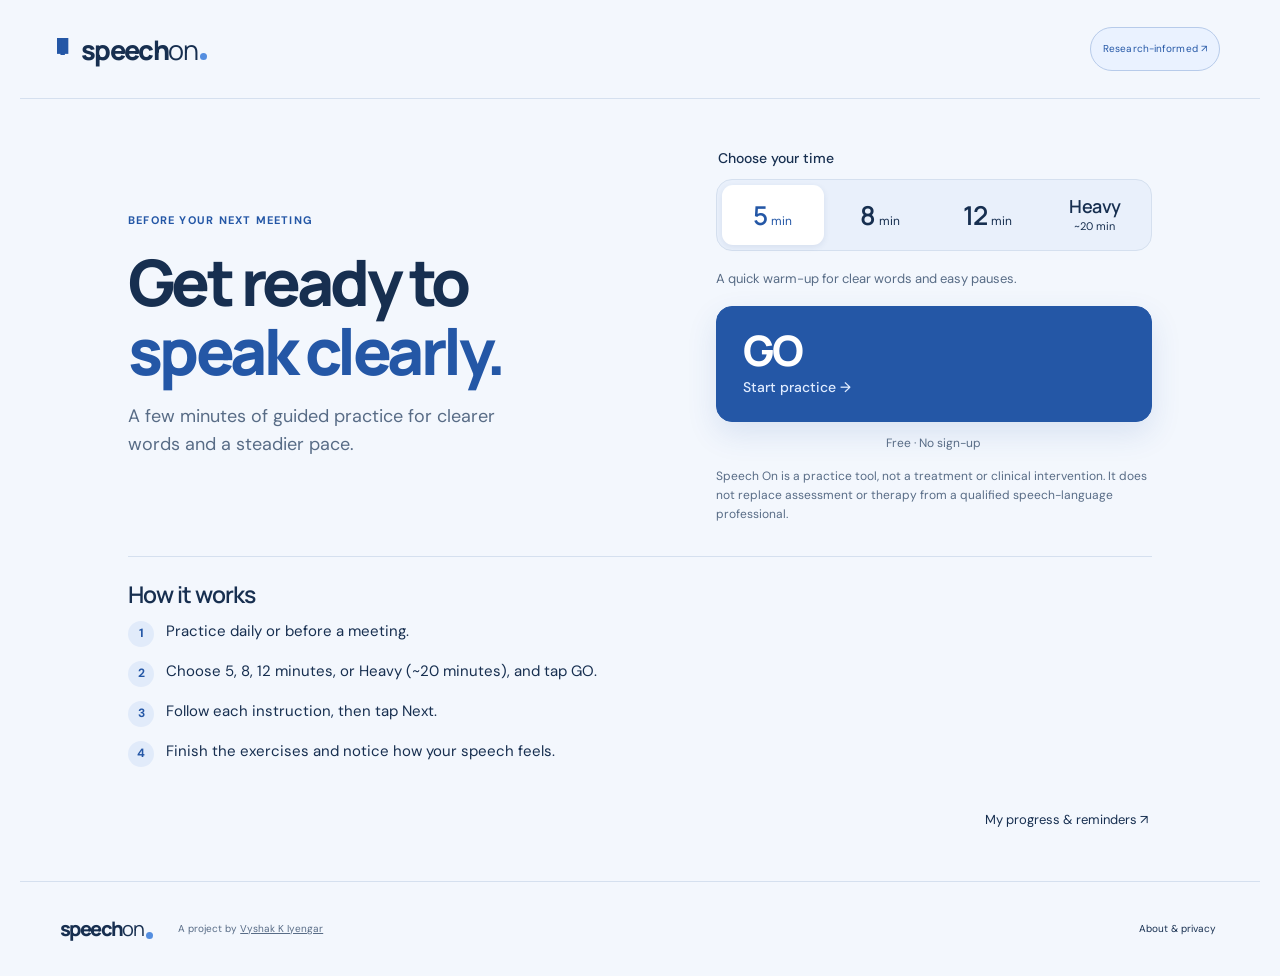
==== commit 2ac469dc: "Add Heavy routine and home-screen disclaimer" ====
--- a/index.html
+++ b/index.html
@@ -5,7 +5,7 @@
 <title>Speech On — Your daily speech practice</title>
 <meta name="description" content="Practice clear sounds, steady pacing, and natural speech with guided lip, tongue, and voice exercises. Start a 5-minute speech warm-up. No signup.">
 <meta name="theme-color" content="#f3f7fd">
-<meta property="og:title" content="Speech On — Clarity. Articulation. Fluency."><meta property="og:description" content="Practice articulation, fluency, and speech clarity in 5–12 minutes. Daily or before meetings. Progress saves without sign-in."><meta property="og:type" content="website">
+<meta property="og:title" content="Speech On — Clarity. Articulation. Fluency."><meta property="og:description" content="Practice articulation, fluency, and speech clarity in 5–20 minutes. Daily or before meetings. Progress saves without sign-in."><meta property="og:type" content="website">
 <link rel="manifest" href="manifest.webmanifest"><link rel="icon" href="icon.svg" type="image/svg+xml"><link rel="apple-touch-icon" href="icon-180.png">
 <link rel="preconnect" href="https://fonts.googleapis.com"><link rel="preconnect" href="https://fonts.gstatic.com" crossorigin>
 <link href="https://fonts.googleapis.com/css2?family=DM+Sans:wght@400;500;600;700&family=Manrope:wght@400;500;600;700;800&display=swap" rel="stylesheet">
@@ -18,12 +18,12 @@
 <section id="home" class="home">
 <div class="hero-copy"><p class="meeting-hook">BEFORE YOUR NEXT MEETING</p><h1>Get ready to<br><em>speak clearly.</em></h1><p class="intro">A few minutes of guided practice for clearer words and a steadier pace.</p></div>
 <div class="practice-card">
-<p id="start-heading" hidden></p><fieldset class="home-time"><legend>Choose your time</legend><div class="duration"><button data-minutes="5" aria-pressed="true"><b>5 <small>min</small></b></button><button data-minutes="8" aria-pressed="false"><b>8 <small>min</small></b></button><button data-minutes="12" aria-pressed="false"><b>12 <small>min</small></b></button></div></fieldset>
-<button class="primary start" id="start"><strong>GO</strong><span>Start practice →</span></button><p class="start-reassurance">Free · No sign-up</p>
+<p id="start-heading" hidden></p><fieldset class="home-time"><legend>Choose your time</legend><div class="duration"><button data-minutes="5" aria-pressed="true"><b>5 <small>min</small></b></button><button data-minutes="8" aria-pressed="false"><b>8 <small>min</small></b></button><button data-minutes="12" aria-pressed="false"><b>12 <small>min</small></b></button><button data-minutes="20" aria-pressed="false" aria-label="Heavy, about 20 minutes"><b>Heavy</b><small>~20 min</small></button></div></fieldset><p id="routine-detail" class="routine-detail" aria-live="polite"></p>
+<button class="primary start" id="start"><strong>GO</strong><span>Start practice →</span></button><p class="start-reassurance">Free · No sign-up</p><p class="practice-disclaimer">Speech On is a practice tool, not a treatment or clinical intervention. It does not replace assessment or therapy from a qualified speech-language professional.</p>
 
 <p id="resume" class="resume" hidden></p><button class="quiet restart" id="restart" hidden>Start a different session</button>
 </div>
-<section id="how-it-works"><h2>How it works</h2><ol><li>Practice daily or before a meeting.</li><li>Choose about 5, 8, or 12 minutes and tap GO.</li><li>Follow each instruction, then tap Next.</li><li>Finish the exercises and notice how your speech feels.</li></ol></section><div class="home-bottom"><button class="quiet" id="open-habits">My progress & reminders ↗</button></div>
+<section id="how-it-works"><h2>How it works</h2><ol><li>Practice daily or before a meeting.</li><li>Choose 5, 8, 12 minutes, or Heavy (~20 minutes), and tap GO.</li><li>Follow each instruction, then tap Next.</li><li>Finish the exercises and notice how your speech feels.</li></ol></section><div class="home-bottom"><button class="quiet" id="open-habits">My progress & reminders ↗</button></div>
 </section>
 <dialog id="habits"><div class="dialog-top"><h2>Your practice</h2><button class="quiet" id="close-habits" aria-label="Close progress">✕</button></div><div class="habit"><div><span class="eyebrow">SMALL STEPS ADD UP</span><h3 id="habit-title">Your first practice is a good start.</h3><p id="habit-copy">No catching up. Just a little time for yourself today.</p><p class="gentle-note">Saved on this browser · signing in isn’t required. Clearing browser data removes your progress.</p></div><div class="week" id="week" aria-label="Practice over the last seven days"></div></div>
 <section class="habit-tools" aria-label="Build your practice habit"><div><span class="eyebrow">A RHYTHM THAT FITS YOUR LIFE</span><div class="streak-stats"><p><b id="current-streak">0</b> day streak</p><p><b id="best-streak">0</b> personal best</p></div><p class="gentle-note" id="streak-note">One day at a time. Miss a day? You’re always welcome back.</p></div><div class="goal"><label for="weekly-goal">My practice goal</label><select id="weekly-goal"><option value="3">3 days in 7 · a gentle start</option><option value="5">5 days in 7 · a regular rhythm</option><option value="7">7 days in 7 · a daily moment</option></select><progress id="goal-progress" value="0" max="3"></progress><p id="goal-copy"></p></div><button id="reminder" class="quiet">Set a daily reminder ↗</button></section>
--- a/styles.css
+++ b/styles.css
@@ -345,3 +345,33 @@
 .delivery-tones{display:flex;justify-content:center;gap:14px;font-size:13px;color:var(--accent);margin-top:6px}
 @media(max-width:760px){.site-header{padding:16px 22px;gap:12px}.site-header .brand{font-size:25px}#home{padding:28px 22px 22px;gap:25px}#home .hero-copy h1{font-size:44px;margin:14px 0}#home .hero-copy .intro{font-size:16px}#home .home-time{margin-bottom:12px}#home .home-time button{min-height:48px}#home #start{min-height:100px;padding:17px 22px}#home #start strong{font-size:36px}#home #start span{font-size:13px}.delivery-tones{gap:9px;font-size:12px}}
 @media(max-width:360px){.site-header{padding:13px 18px;gap:8px}.site-header .research-stamp{font-size:9px;padding:8px}.site-header .brand{font-size:23px}#home{padding:22px 18px;gap:22px}#home .hero-copy h1{font-size:37px}#home .hero-copy .intro{font-size:14px}#home .meeting-hook{font-size:9px}#home #start{min-height:92px}}
+
+/* Longer routines add skills without squeezing the reading area. */
+#player .all-phrases .pause-mark{text-decoration:none;padding:0 2px;font-weight:800}
+#player #journey.long-journey{gap:12px}
+#player #journey.long-journey li{font-size:12px;padding:0;min-height:30px}
+@media(max-height:700px){#player #journey.long-journey{gap:7px}#player #journey.long-journey li{font-size:11px;min-height:26px}}
+/* Let the illustration shrink to the space left by the exercise text.
+   Safari toolbars can reduce the visible height between media breakpoints. */
+#player .material{display:grid;grid-template-rows:minmax(0,1fr) auto;align-content:stretch;align-items:stretch;justify-content:stretch}
+#player .material:has(.delivery-tones){grid-template-rows:minmax(0,1fr) auto auto}
+#player .material:has(.coach-0){grid-template-rows:minmax(0,1fr)}
+#player .material .coach-art{height:100%;min-height:0;max-height:150px;flex:none;align-self:center;margin:0}
+#player .material:has(.coach-0) .coach-art,#player .material:has(.coach-1) .coach-art{height:100%;max-height:210px;min-height:0;flex:none}
+#player .material .coach-art svg{display:block;height:100%;width:100%;max-width:225px;max-height:100%;min-height:0;overflow:hidden}
+#player .material>.all-phrases,#player .material>.sound-words{align-self:end}
+@media(max-width:800px){
+ #player .sound-words{font-size:clamp(18px,5vw,23px);line-height:1.35}
+ #player .sound-words td{padding:6px 4px}
+}
+@media(max-width:360px),(max-height:450px){#player .sound-words td{padding:3px 4px}#player .sound-words{font-size:18px}}
+
+/* Four routine choices, with room for Heavy on narrow screens. */
+#home .home-time .duration{grid-template-columns:repeat(4,minmax(0,1fr))}
+#home .home-time button[data-minutes="20"] b{font-size:18px;letter-spacing:-.5px}
+#home .home-time button[data-minutes="20"]>small{display:block;font-size:11px;margin-top:4px}
+#home .routine-detail{font-size:13px;line-height:1.55;color:var(--muted);margin:0 0 12px}
+#player #journey.long-journey{max-height:calc(100dvh - 200px);overflow-y:auto;padding-right:8px}
+@media(max-width:360px){#home .home-time .duration{grid-template-columns:repeat(2,minmax(0,1fr))}}
+
+#home .practice-disclaimer{font-size:12px;line-height:1.6;color:var(--muted);margin-top:14px;text-align:left}
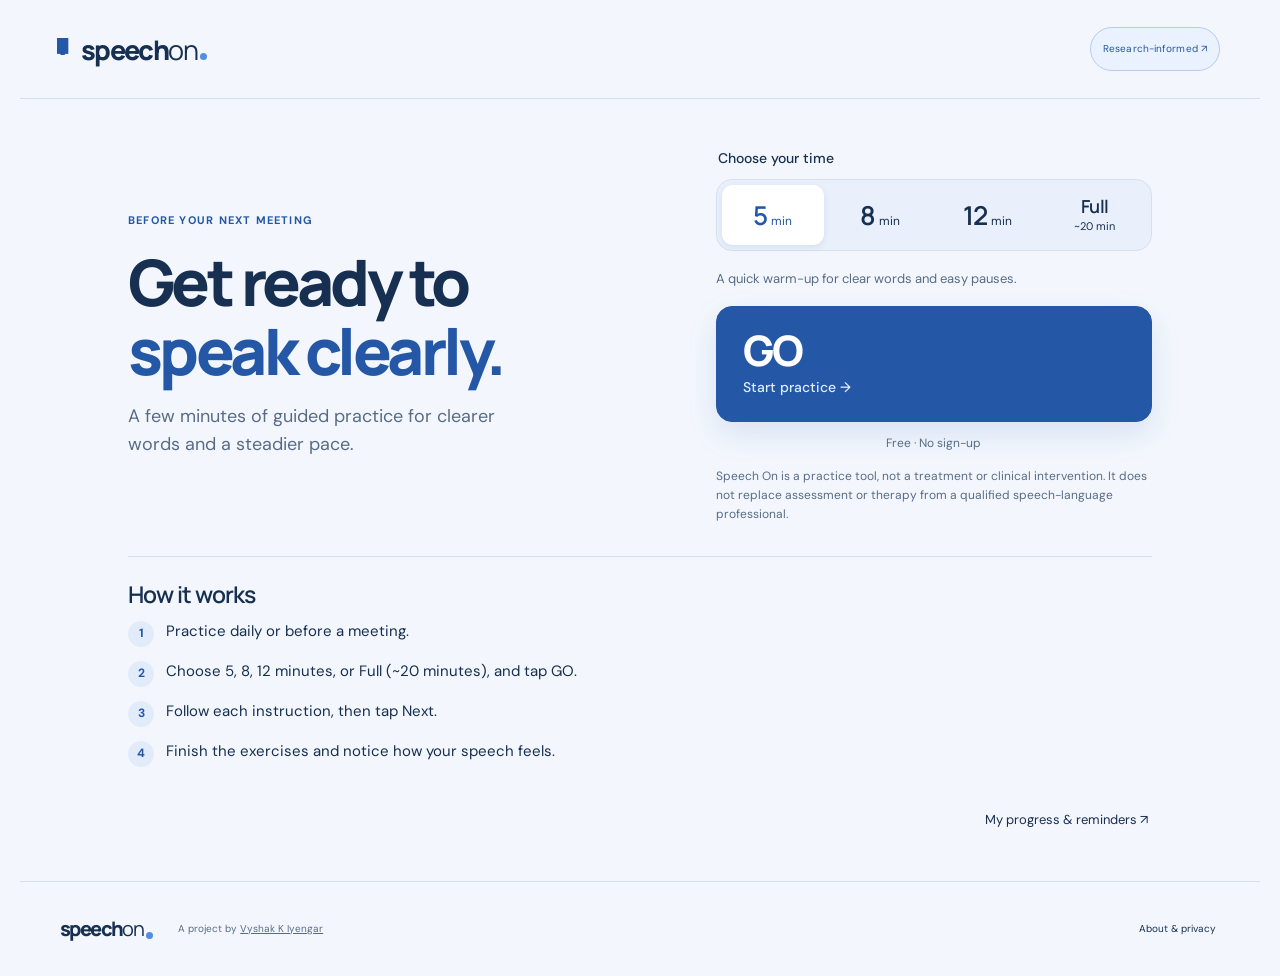
==== commit b16a54a0: "Rename Heavy routine to Full" ====
--- a/index.html
+++ b/index.html
@@ -18,12 +18,12 @@
 <section id="home" class="home">
 <div class="hero-copy"><p class="meeting-hook">BEFORE YOUR NEXT MEETING</p><h1>Get ready to<br><em>speak clearly.</em></h1><p class="intro">A few minutes of guided practice for clearer words and a steadier pace.</p></div>
 <div class="practice-card">
-<p id="start-heading" hidden></p><fieldset class="home-time"><legend>Choose your time</legend><div class="duration"><button data-minutes="5" aria-pressed="true"><b>5 <small>min</small></b></button><button data-minutes="8" aria-pressed="false"><b>8 <small>min</small></b></button><button data-minutes="12" aria-pressed="false"><b>12 <small>min</small></b></button><button data-minutes="20" aria-pressed="false" aria-label="Heavy, about 20 minutes"><b>Heavy</b><small>~20 min</small></button></div></fieldset><p id="routine-detail" class="routine-detail" aria-live="polite"></p>
+<p id="start-heading" hidden></p><fieldset class="home-time"><legend>Choose your time</legend><div class="duration"><button data-minutes="5" aria-pressed="true"><b>5 <small>min</small></b></button><button data-minutes="8" aria-pressed="false"><b>8 <small>min</small></b></button><button data-minutes="12" aria-pressed="false"><b>12 <small>min</small></b></button><button data-minutes="20" aria-pressed="false" aria-label="Full routine, about 20 minutes"><b>Full</b><small>~20 min</small></button></div></fieldset><p id="routine-detail" class="routine-detail" aria-live="polite"></p>
 <button class="primary start" id="start"><strong>GO</strong><span>Start practice →</span></button><p class="start-reassurance">Free · No sign-up</p><p class="practice-disclaimer">Speech On is a practice tool, not a treatment or clinical intervention. It does not replace assessment or therapy from a qualified speech-language professional.</p>
 
 <p id="resume" class="resume" hidden></p><button class="quiet restart" id="restart" hidden>Start a different session</button>
 </div>
-<section id="how-it-works"><h2>How it works</h2><ol><li>Practice daily or before a meeting.</li><li>Choose 5, 8, 12 minutes, or Heavy (~20 minutes), and tap GO.</li><li>Follow each instruction, then tap Next.</li><li>Finish the exercises and notice how your speech feels.</li></ol></section><div class="home-bottom"><button class="quiet" id="open-habits">My progress & reminders ↗</button></div>
+<section id="how-it-works"><h2>How it works</h2><ol><li>Practice daily or before a meeting.</li><li>Choose 5, 8, 12 minutes, or Full (~20 minutes), and tap GO.</li><li>Follow each instruction, then tap Next.</li><li>Finish the exercises and notice how your speech feels.</li></ol></section><div class="home-bottom"><button class="quiet" id="open-habits">My progress & reminders ↗</button></div>
 </section>
 <dialog id="habits"><div class="dialog-top"><h2>Your practice</h2><button class="quiet" id="close-habits" aria-label="Close progress">✕</button></div><div class="habit"><div><span class="eyebrow">SMALL STEPS ADD UP</span><h3 id="habit-title">Your first practice is a good start.</h3><p id="habit-copy">No catching up. Just a little time for yourself today.</p><p class="gentle-note">Saved on this browser · signing in isn’t required. Clearing browser data removes your progress.</p></div><div class="week" id="week" aria-label="Practice over the last seven days"></div></div>
 <section class="habit-tools" aria-label="Build your practice habit"><div><span class="eyebrow">A RHYTHM THAT FITS YOUR LIFE</span><div class="streak-stats"><p><b id="current-streak">0</b> day streak</p><p><b id="best-streak">0</b> personal best</p></div><p class="gentle-note" id="streak-note">One day at a time. Miss a day? You’re always welcome back.</p></div><div class="goal"><label for="weekly-goal">My practice goal</label><select id="weekly-goal"><option value="3">3 days in 7 · a gentle start</option><option value="5">5 days in 7 · a regular rhythm</option><option value="7">7 days in 7 · a daily moment</option></select><progress id="goal-progress" value="0" max="3"></progress><p id="goal-copy"></p></div><button id="reminder" class="quiet">Set a daily reminder ↗</button></section>
--- a/styles.css
+++ b/styles.css
@@ -366,7 +366,7 @@
 }
 @media(max-width:360px),(max-height:450px){#player .sound-words td{padding:3px 4px}#player .sound-words{font-size:18px}}
 
-/* Four routine choices, with room for Heavy on narrow screens. */
+/* Four routine choices, with room for Full on narrow screens. */
 #home .home-time .duration{grid-template-columns:repeat(4,minmax(0,1fr))}
 #home .home-time button[data-minutes="20"] b{font-size:18px;letter-spacing:-.5px}
 #home .home-time button[data-minutes="20"]>small{display:block;font-size:11px;margin-top:4px}
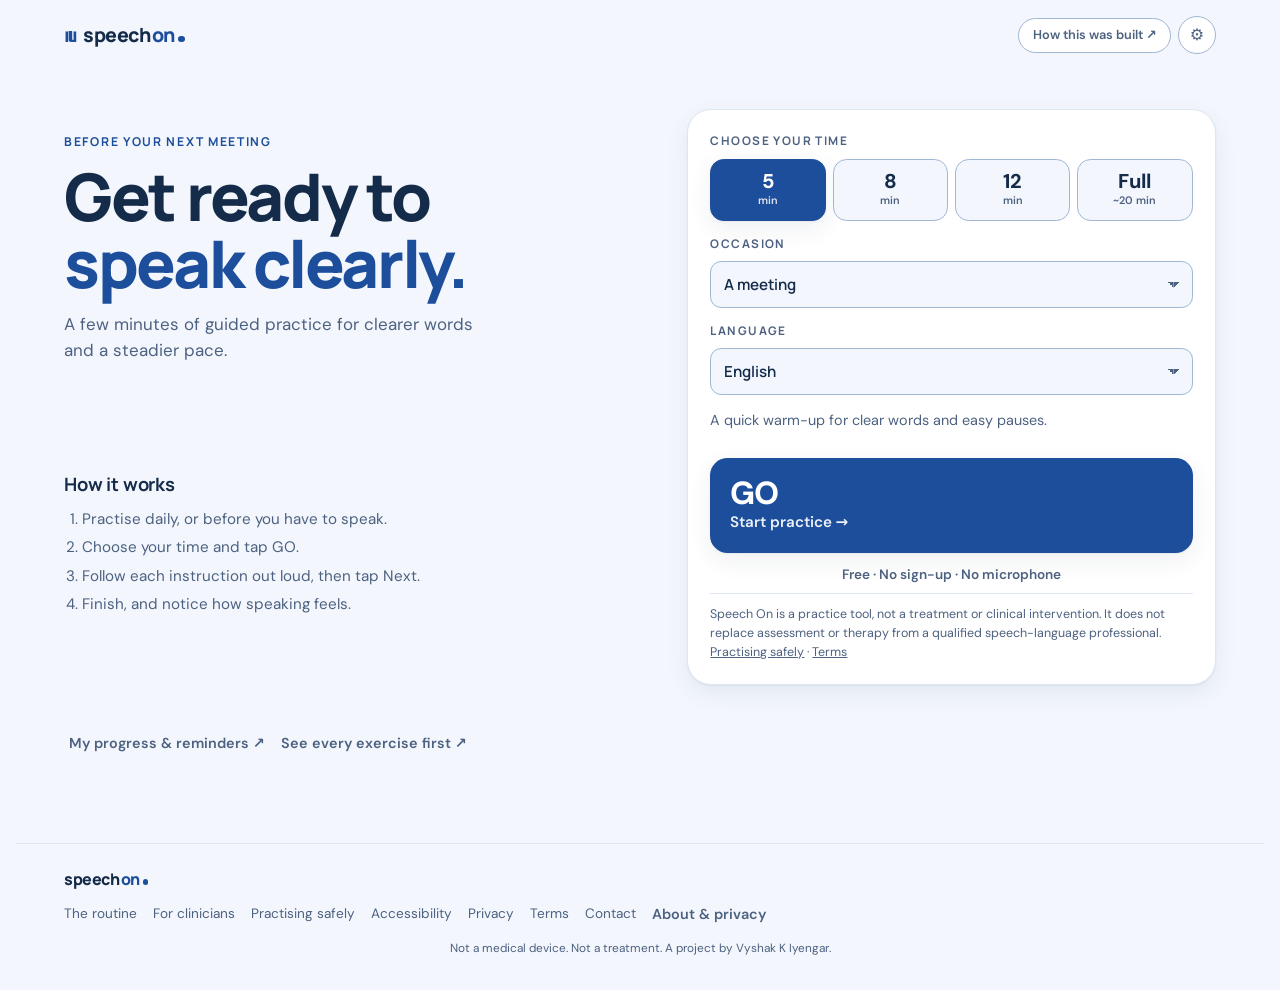
==== commit 49288408: "Legal hardening, articulation artwork, dark mode and multi-language Pre-feature work from the launch" ====
--- a/index.html
+++ b/index.html
@@ -3,42 +3,263 @@
 <head>
 <meta charset="utf-8"><meta name="viewport" content="width=device-width,initial-scale=1,viewport-fit=cover">
 <title>Speech On — Your daily speech practice</title>
-<meta name="description" content="Practice clear sounds, steady pacing, and natural speech with guided lip, tongue, and voice exercises. Start a 5-minute speech warm-up. No signup.">
-<meta name="theme-color" content="#f3f7fd">
-<meta property="og:title" content="Speech On — Clarity. Articulation. Fluency."><meta property="og:description" content="Practice articulation, fluency, and speech clarity in 5–20 minutes. Daily or before meetings. Progress saves without sign-in."><meta property="og:type" content="website">
-<link rel="manifest" href="manifest.webmanifest"><link rel="icon" href="icon.svg" type="image/svg+xml"><link rel="apple-touch-icon" href="icon-180.png">
-<link rel="preconnect" href="https://fonts.googleapis.com"><link rel="preconnect" href="https://fonts.gstatic.com" crossorigin>
-<link href="https://fonts.googleapis.com/css2?family=DM+Sans:wght@400;500;600;700&family=Manrope:wght@400;500;600;700;800&display=swap" rel="stylesheet">
-<link rel="stylesheet" href="styles.css"><script src="analytics.js" defer></script><script src="app.js" defer></script>
+<meta name="description" content="A free guided speech warm-up. Practise clear sounds, steady pacing and natural speech in 5 to 20 minutes. No sign-up, no microphone, works offline.">
+<meta name="theme-color" content="#f3f7fd" media="(prefers-color-scheme: light)">
+<meta name="theme-color" content="#0f1724" media="(prefers-color-scheme: dark)">
+<link rel="canonical" href="https://www.speechon.app/">
+<meta property="og:title" content="Speech On — Get ready to speak clearly">
+<meta property="og:description" content="A free guided speech warm-up. A few minutes of practice for clearer words and a steadier pace. No sign-up, no microphone.">
+<meta property="og:type" content="website">
+<meta property="og:url" content="https://www.speechon.app/">
+<meta property="og:image" content="https://www.speechon.app/og.png">
+<meta property="og:image:width" content="1200"><meta property="og:image:height" content="630">
+<meta property="og:image:alt" content="Speech On — get ready to speak clearly. Free, no sign-up, no microphone, works offline.">
+<meta property="og:site_name" content="Speech On"><meta property="og:locale" content="en_GB">
+<meta name="twitter:card" content="summary_large_image">
+<meta name="twitter:title" content="Speech On — Get ready to speak clearly">
+<meta name="twitter:description" content="A free guided speech warm-up. No sign-up, no microphone, works offline.">
+<meta name="twitter:image" content="https://www.speechon.app/og.png">
+<link rel="manifest" href="manifest.webmanifest">
+<link rel="icon" href="icon.svg" type="image/svg+xml"><link rel="apple-touch-icon" href="icon-180.png">
+<link rel="preload" href="fonts/manrope-latin.woff2" as="font" type="font/woff2" crossorigin>
+<link rel="preload" href="fonts/dm-sans-latin.woff2" as="font" type="font/woff2" crossorigin>
+<link rel="stylesheet" href="styles.css">
+<script type="application/ld+json">
+{"@context":"https://schema.org","@type":"WebApplication","name":"Speech On",
+"url":"https://www.speechon.app/","applicationCategory":"HealthApplication",
+"operatingSystem":"Any web browser","inLanguage":["en","es","fr","de","pt","ru","ar","zh","ja","id","hi","bn","mr","te","ta","gu","kn","ml","pa","or","ur"],
+"description":"A free guided speech warm-up. Practise clear sounds, steady pacing and natural speech. No sign-up, no account and no microphone.",
+"offers":{"@type":"Offer","price":"0","priceCurrency":"GBP"},
+"isAccessibleForFree":true,
+"author":{"@type":"Person","name":"Vyshak K Iyengar","url":"https://www.linkedin.com/in/vyshakiyengar"},
+"disclaimer":"Speech On is a practice tool, not a treatment or clinical intervention, and is not a medical device. It does not replace assessment or therapy from a qualified speech-language professional."}
+</script>
+<script src="analytics.js" defer></script>
+<script src="art.js" defer></script>
+<script src="content.js" defer></script>
+<script src="app.js" defer></script>
 </head>
 <body>
-<a class="skip" href="#main">Skip to practice</a>
-<header class="site-header"><a class="brand" href="./" aria-label="Speech On home"><span class="brand-mark" aria-hidden="true">ıιı</span>speech<span>on</span><i></i></a><button class="research-stamp" id="research-stamp" aria-label="Research-informed: read about the evidence">Research-informed ↗</button><button id="help" hidden>How it works</button></header>
+<a class="skip" href="#main" data-i18n="skipLink">Skip to practice</a>
+
+<header class="site-header">
+ <a class="brand" href="./" aria-label="Speech On home"><span class="brand-mark" aria-hidden="true">ıιı</span>speech<span>on</span><i></i></a>
+ <div class="header-tools">
+  <button class="evidence-stamp" id="evidence-stamp">How this was built ↗</button>
+  <button class="icon-btn" id="open-settings" aria-label="Settings">⚙</button>
+ </div>
+</header>
+
 <main id="main">
+
 <section id="home" class="home">
-<div class="hero-copy"><p class="meeting-hook">BEFORE YOUR NEXT MEETING</p><h1>Get ready to<br><em>speak clearly.</em></h1><p class="intro">A few minutes of guided practice for clearer words and a steadier pace.</p></div>
-<div class="practice-card">
-<p id="start-heading" hidden></p><fieldset class="home-time"><legend>Choose your time</legend><div class="duration"><button data-minutes="5" aria-pressed="true"><b>5 <small>min</small></b></button><button data-minutes="8" aria-pressed="false"><b>8 <small>min</small></b></button><button data-minutes="12" aria-pressed="false"><b>12 <small>min</small></b></button><button data-minutes="20" aria-pressed="false" aria-label="Full routine, about 20 minutes"><b>Full</b><small>~20 min</small></button></div></fieldset><p id="routine-detail" class="routine-detail" aria-live="polite"></p>
-<button class="primary start" id="start"><strong>GO</strong><span>Start practice →</span></button><p class="start-reassurance">Free · No sign-up</p><p class="practice-disclaimer">Speech On is a practice tool, not a treatment or clinical intervention. It does not replace assessment or therapy from a qualified speech-language professional.</p>
-
-<p id="resume" class="resume" hidden></p><button class="quiet restart" id="restart" hidden>Start a different session</button>
-</div>
-<section id="how-it-works"><h2>How it works</h2><ol><li>Practice daily or before a meeting.</li><li>Choose 5, 8, 12 minutes, or Full (~20 minutes), and tap GO.</li><li>Follow each instruction, then tap Next.</li><li>Finish the exercises and notice how your speech feels.</li></ol></section><div class="home-bottom"><button class="quiet" id="open-habits">My progress & reminders ↗</button></div>
+ <div class="hero-copy">
+  <p class="meeting-hook" id="hook">BEFORE YOUR NEXT MEETING</p>
+  <h1><span id="headline1">Get ready to</span><em id="headline2">speak clearly.</em></h1>
+  <p class="intro" id="intro">A few minutes of guided practice for clearer words and a steadier pace.</p>
+ </div>
+
+ <div class="practice-card">
+  <fieldset class="home-time">
+   <legend id="choose-time">Choose your time</legend>
+   <div class="duration">
+    <button type="button" data-minutes="5" aria-pressed="true"><b>5</b><small class="min-label">min</small></button>
+    <button type="button" data-minutes="8" aria-pressed="false"><b>8</b><small class="min-label">min</small></button>
+    <button type="button" data-minutes="12" aria-pressed="false"><b>12</b><small class="min-label">min</small></button>
+    <button type="button" data-minutes="20" aria-pressed="false"><b id="full-label">Full</b><small id="full-min">~20 min</small></button>
+   </div>
+  </fieldset>
+
+  <div class="pick">
+   <label><span class="field-label" id="occasion-label">Occasion</span>
+    <select id="context"></select></label>
+   <label><span class="field-label" id="language-label">Language</span>
+    <select id="language"></select></label>
+  </div>
+
+  <p id="routine-detail" class="routine-detail" aria-live="polite"></p>
+  <button class="primary start" id="start"><strong>GO</strong><span>Start practice →</span></button>
+  <p class="start-reassurance" id="reassurance">Free · No sign-up · No microphone</p>
+  <p id="lang-note" class="lang-note" hidden></p>
+  <p class="practice-disclaimer" id="disclaimer-text">
+   Speech On is a practice tool, not a treatment or clinical intervention. It does not replace assessment or therapy from a qualified speech-language professional.
+   <a href="/safety" id="safety-link">Practising safely</a> · <a href="/terms" id="terms-link">Terms</a>
+  </p>
+  <p id="resume" class="resume" hidden></p>
+  <button class="quiet restart" id="restart" hidden>Start a different session</button>
+ </div>
+
+ <section id="how-it-works">
+  <h2 id="hiw-title">How it works</h2>
+  <ol id="hiw-list"></ol>
+ </section>
+
+ <div class="home-bottom">
+  <button class="quiet" id="open-habits">My progress &amp; reminders ↗</button>
+  <a class="quiet" href="/routine" id="see-routine">See every exercise first ↗</a>
+ </div>
 </section>
-<dialog id="habits"><div class="dialog-top"><h2>Your practice</h2><button class="quiet" id="close-habits" aria-label="Close progress">✕</button></div><div class="habit"><div><span class="eyebrow">SMALL STEPS ADD UP</span><h3 id="habit-title">Your first practice is a good start.</h3><p id="habit-copy">No catching up. Just a little time for yourself today.</p><p class="gentle-note">Saved on this browser · signing in isn’t required. Clearing browser data removes your progress.</p></div><div class="week" id="week" aria-label="Practice over the last seven days"></div></div>
-<section class="habit-tools" aria-label="Build your practice habit"><div><span class="eyebrow">A RHYTHM THAT FITS YOUR LIFE</span><div class="streak-stats"><p><b id="current-streak">0</b> day streak</p><p><b id="best-streak">0</b> personal best</p></div><p class="gentle-note" id="streak-note">One day at a time. Miss a day? You’re always welcome back.</p></div><div class="goal"><label for="weekly-goal">My practice goal</label><select id="weekly-goal"><option value="3">3 days in 7 · a gentle start</option><option value="5">5 days in 7 · a regular rhythm</option><option value="7">7 days in 7 · a daily moment</option></select><progress id="goal-progress" value="0" max="3"></progress><p id="goal-copy"></p></div><button id="reminder" class="quiet">Set a daily reminder ↗</button></section>
-</dialog>
-<section id="player" class="player" hidden aria-label="Guided speech practice"><div class="player-top"><button class="quiet" id="exit">← Save & exit</button><span id="step-count"></span><button class="quiet" id="listen" aria-pressed="false">Hear instructions ♫</button></div><div class="progress" id="progress" aria-label="Session progress"></div><div class="exercise-layout"><aside><span class="eyebrow">YOUR SESSION</span><p id="session-percent">0% complete</p><ol id="journey"></ol></aside><div class="exercise"><div class="exercise-heading"><div class="eyebrow" id="phase"></div><button class="quiet" id="exercise-tip">How to do it</button></div><h2 id="exercise-title" tabindex="-1"></h2><p id="instruction"></p><div id="material"></div><div class="player-actions"><div class="exercise-controls"><button class="quiet" id="back">← Back</button><button class="primary" id="next">Next →</button></div></div><p class="keyboard">Arrow keys to move · Esc to save & exit</p><p class="credit">A project by <a href="https://www.linkedin.com/in/vyshakiyengar" target="_blank" rel="noopener">Vyshak K Iyengar</a></p></div></div></section>
+
+<section id="player" class="player" hidden aria-label="Guided speech practice">
+ <div class="player-top">
+  <button class="quiet" id="exit">← Save &amp; exit</button>
+  <span id="step-count"></span>
+  <button class="quiet" id="listen" aria-pressed="false">Hear instructions ♫</button>
+ </div>
+ <div class="progress" id="progress" aria-label="Session progress"></div>
+ <div class="exercise-layout">
+  <aside>
+   <span class="eyebrow" id="your-session">YOUR SESSION</span>
+   <p id="session-percent">0%</p>
+   <ol id="journey"></ol>
+  </aside>
+  <div class="exercise">
+   <div>
+    <div class="exercise-heading">
+     <div class="eyebrow" id="phase"></div>
+     <button class="quiet" id="exercise-tip">How to do it</button>
+    </div>
+    <h2 id="exercise-title" tabindex="-1">Practice</h2>
+    <p id="instruction"></p>
+    <p class="step-note" id="step-note" hidden></p>
+   </div>
+   <div id="material"></div>
+   <div class="player-actions">
+    <div class="exercise-controls">
+     <button class="quiet" id="back">← Back</button>
+     <button class="primary" id="next">Next exercise →</button>
+    </div>
+    <p class="keyboard" id="keyboard-hint">Arrow keys to move · Esc to save &amp; exit</p>
+   </div>
+  </div>
+ </div>
+</section>
+
 <section id="done" class="done" hidden>
-<div class="completion-mark" aria-hidden="true">✓</div><p class="eyebrow">YOUR PRACTICE</p><h1>Practice <em>done.</em></h1>
-<p id="done-summary" role="status"></p><button id="save-untimed" class="primary" hidden>I practiced · Save today</button>
-<div class="reflection"><h2>How did speaking feel?</h2><div class="feeling" id="feeling"><button data-feeling="easier" aria-pressed="false">Easier</button><button data-feeling="same" aria-pressed="false">The same</button><button data-feeling="harder" aria-pressed="false">More effort</button></div><p id="feedback" role="status">Optional. Just your own impression.</p></div>
-<p class="takeaway-line">Take one cue with you: clear words, easy pauses.</p>
-<div class="done-actions"><button class="primary" id="home-button">Done →</button><button class="quiet" id="done-reminder">Remind me tomorrow</button><button class="quiet" id="share">Share ↗</button></div>
-<p id="tomorrow-preview" hidden></p><p id="share-status" role="status"></p></section>
+ <div class="completion-mark" aria-hidden="true">✓</div>
+ <p class="eyebrow" id="done-eyebrow">YOUR PRACTICE</p>
+ <h1 id="done-title">Practice <em>done.</em></h1>
+ <p id="done-summary" role="status"></p>
+ <button id="save-untimed" hidden>I practised · Save today</button>
+ <div class="reflection">
+  <h2 id="feel-title">How did speaking feel?</h2>
+  <div class="feeling" id="feeling">
+   <button type="button" data-feeling="easier" aria-pressed="false">Easier</button>
+   <button type="button" data-feeling="same" aria-pressed="false">The same</button>
+   <button type="button" data-feeling="harder" aria-pressed="false">More effort</button>
+  </div>
+  <p id="feedback" role="status"></p>
+ </div>
+ <p class="takeaway-line" id="takeaway"></p>
+ <div class="done-actions">
+  <button class="primary" id="home-button">Done →</button>
+  <button class="quiet" id="done-reminder">Remind me tomorrow</button>
+  <button class="quiet" id="share">Share ↗</button>
+ </div>
+ <p id="share-status" role="status"></p>
+</section>
+
 </main>
-<footer><span class="brand footer-brand">speech<span>on</span><i></i></span><span class="credit">A project by <a href="https://www.linkedin.com/in/vyshakiyengar" target="_blank" rel="noopener">Vyshak K Iyengar</a></span><button class="quiet" id="about">About & privacy</button></footer>
-<dialog id="reminder-dialog"><div class="dialog-top"><h2>A daily reminder.</h2><button class="quiet" id="close-reminder" aria-label="Close reminder">✕</button></div><p>Pick a time for your daily practice.</p><label for="reminder-time">My daily practice time</label><input type="time" id="reminder-time" value="08:00" required><p class="gentle-note">Download a recurring calendar event, then open it in your calendar and confirm the import. Your calendar handles reminders; this app doesn’t send notifications. To change it later, edit the event in your calendar.</p><button class="primary" id="download-reminder">Download daily reminder ↓</button><p id="reminder-status" role="status"></p></dialog>
-<dialog id="info"><div class="dialog-top"><h2 id="info-title"></h2><button class="quiet" id="close-info" aria-label="Close dialog">✕</button></div><div id="info-body"></div></dialog>
-<noscript><p>Guided practice needs JavaScript. Enable it to start your practice.</p></noscript>
+
+<footer>
+ <span class="brand footer-brand">speech<span>on</span><i></i></span>
+ <nav aria-label="Footer">
+  <a href="/routine">The routine</a>
+  <a href="/for-clinicians">For clinicians</a>
+  <a href="/safety">Practising safely</a>
+  <a href="/accessibility">Accessibility</a>
+  <a href="/privacy">Privacy</a>
+  <a href="/terms">Terms</a>
+  <a href="mailto:hello@speechon.app">Contact</a>
+  <button class="quiet" id="about" style="padding:0">About</button>
+ </nav>
+ <span class="credit">Not a medical device. Not a treatment. A project by
+  <a href="https://www.linkedin.com/in/vyshakiyengar" rel="noopener">Vyshak K Iyengar</a>.</span>
+</footer>
+
+<dialog id="habits">
+ <div class="dialog-top"><h2 id="habits-title">Your practice</h2>
+  <button class="quiet" id="close-habits" aria-label="Close progress">✕</button></div>
+ <div class="habit">
+  <div>
+   <span class="eyebrow" id="small-steps">SMALL STEPS ADD UP</span>
+   <h3 id="habit-title"></h3>
+   <p id="habit-copy"></p>
+   <p class="gentle-note" id="saved-here"></p>
+  </div>
+  <div class="week" id="week"></div>
+ </div>
+ <section class="habit-tools">
+  <div>
+   <span class="eyebrow" id="rhythm">A RHYTHM THAT FITS YOUR LIFE</span>
+   <div class="streak-stats">
+    <p><b id="current-streak">0</b> <span id="streak-label">day streak</span></p>
+    <p><b id="best-streak">0</b> <span id="best-label">personal best</span></p>
+   </div>
+   <p class="gentle-note" id="streak-note"></p>
+  </div>
+  <div class="goal">
+   <label for="weekly-goal" class="field-label" id="goal-label">My practice goal</label>
+   <select id="weekly-goal"></select>
+   <progress id="goal-progress" value="0" max="3"></progress>
+   <p id="goal-copy" class="gentle-note"></p>
+  </div>
+  <button class="quiet" id="reminder">Set a daily reminder ↗</button>
+  <div class="data-tools">
+   <button class="quiet" id="export">Save my progress to a file ↓</button>
+   <button class="quiet" id="import">Load progress from a file ↑</button>
+   <button class="quiet danger" id="erase">Erase everything on this device</button>
+  </div>
+  <p id="data-status" class="gentle-note" role="status"></p>
+  <input type="file" id="import-file" accept="application/json,.json" hidden>
+ </section>
+</dialog>
+
+<dialog id="settings">
+ <div class="dialog-top"><h2 id="settings-title">Settings</h2>
+  <button class="quiet" id="close-settings" aria-label="Close settings">✕</button></div>
+ <div class="setting-row">
+  <span class="field-label" id="appearance-label">Appearance</span>
+  <div class="seg" id="theme-seg">
+   <button type="button" data-theme="auto" aria-pressed="true">Match my device</button>
+   <button type="button" data-theme="light" aria-pressed="false">Light</button>
+   <button type="button" data-theme="dark" aria-pressed="false">Dark</button>
+  </div>
+ </div>
+ <div class="setting-row">
+  <span class="field-label" id="textsize-label">Text size</span>
+  <div class="seg" id="text-seg">
+   <button type="button" data-text="normal" aria-pressed="true">Normal</button>
+   <button type="button" data-text="large" aria-pressed="false">Large</button>
+   <button type="button" data-text="larger" aria-pressed="false">Larger</button>
+  </div>
+ </div>
+ <div class="setting-row">
+  <span class="field-label" id="pacer-label">Timer</span>
+  <div class="seg" id="pacer-seg">
+   <button type="button" data-pacer="off" aria-pressed="true">Off</button>
+   <button type="button" data-pacer="on" aria-pressed="false">Show a timer</button>
+  </div>
+  <p class="gentle-note" id="pacer-note">The timer is optional. Nothing is being measured.</p>
+ </div>
+</dialog>
+
+<dialog id="reminder-dialog">
+ <div class="dialog-top"><h2 id="reminder-title">A daily reminder.</h2>
+  <button class="quiet" id="close-reminder" aria-label="Close reminder">✕</button></div>
+ <p id="pick-time">Pick a time for your daily practice.</p>
+ <label for="reminder-time" id="daily-time-label">My daily practice time</label>
+ <input type="time" id="reminder-time" value="08:00" required>
+ <p class="gentle-note" id="reminder-note"></p>
+ <button class="primary" id="download-reminder">Download daily reminder ↓</button>
+ <p id="reminder-status" role="status"></p>
+</dialog>
+
+<dialog id="info">
+ <div class="dialog-top"><h2 id="info-title"></h2>
+  <button class="quiet" id="close-info" aria-label="Close dialog">✕</button></div>
+ <div id="info-body"></div>
+</dialog>
+
+<noscript><p style="padding:1rem">Guided practice needs JavaScript. Every exercise is also readable without it at <a href="/routine">speechon.app/routine</a>.</p></noscript>
 </body></html>
--- a/styles.css
+++ b/styles.css
@@ -1,377 +1,307 @@
-:root{color-scheme:light;--paper:#f3f7fd;--ink:#172f50;--muted:#586c86;--accent:#2457a6;--accent-soft:#d6e7ff;--line:#d5e0ef;--white:#ffffff;--serif:Georgia,'Times New Roman',serif;--ui:'DM Sans',sans-serif;--display:'Manrope',sans-serif}*{box-sizing:border-box}body{margin:0;background:var(--paper);color:var(--ink);font:15px/1.6 var(--ui);-webkit-font-smoothing:antialiased}button,a{-webkit-tap-highlight-color:transparent}button,input{font:inherit}button{cursor:pointer;border:1px solid var(--line);background:transparent;color:var(--ink);padding:11px 17px;border-radius:12px;transition:background .2s,transform .2s}button:hover{background:#e7effc}button:active{transform:translateY(1px)}button:disabled{opacity:.4;cursor:default}button:focus-visible,a:focus-visible,summary:focus-visible{outline:3px solid #2563eb;outline-offset:4px}a{color:inherit}p,h1,h2,h3{margin:0}h1,h2,h3{font-family:var(--display);font-weight:600;line-height:1.2;letter-spacing:-.045em}[hidden]{display:none!important}.site-header{max-width:1240px;margin:auto;padding:27px 40px;display:flex;align-items:center;justify-content:space-between;border-bottom:1px solid var(--line)}.brand{display:flex;align-items:center;text-decoration:none;font:800 27px/1 var(--display);letter-spacing:-1.6px}.brand>span:not(.brand-mark){font-weight:400}.brand i{width:7px;height:7px;background:#548ee0;border-radius:50%;margin:14px 0 0 3px}.brand-mark{font:700 32px/1 var(--ui);margin-right:11px;letter-spacing:-5px;transform:rotate(180deg);color:var(--accent)}.header-note{font-size:12px;color:var(--muted)}.quiet{border-color:transparent;padding:8px 3px;font-size:13px}.quiet:hover{background:none;color:#1f58a6}.site-header .quiet span{margin-left:16px}.home{max-width:1160px;margin:auto;padding:63px 0 0;display:grid;grid-template-columns:1fr 1fr;gap:48px 88px}.eyebrow{font:700 10px/1.5 var(--display);letter-spacing:.16em}.live-dot{display:inline-block;width:7px;height:7px;border-radius:50%;background:#6097e6;margin-right:9px}.hero-copy h1{font-size:clamp(56px,5.6vw,78px);line-height:1.05;margin:23px 0 22px;letter-spacing:-.064em}em{font-family:var(--serif);font-weight:400;color:#437dc5;letter-spacing:-.055em}.intro{font-size:16px;color:var(--muted);line-height:1.8}.hero-tags{display:flex;gap:16px;flex-wrap:wrap;font-size:10px;margin-top:22px;color:#526985}.voice-art{height:132px;margin-top:30px;position:relative;border-top:1px solid var(--line);padding-top:12px;overflow:hidden}.art-caption,.art-bottom{font-size:8px;letter-spacing:.14em;color:#647c9a}.art-bottom{position:absolute;bottom:3px;left:0}.wave{height:73px;display:flex;align-items:center;gap:7px;width:82%;transform:rotate(-6deg);margin:9px 0 0 12px}.wave i{display:block;flex:1;max-width:12px;height:22%;border-radius:10px;background:#8fb9ef}.wave i:nth-child(3n){height:65%;background:#3b70b8}.wave i:nth-child(4n){height:100%;background:#c6dcf8}.wave i:nth-child(5n){height:85%}.wave i:nth-child(2n){height:50%}.art-star{position:absolute;right:15px;top:46px;font-size:66px;line-height:1;color:#6497da;transform:rotate(12deg)}.practice-card{background:var(--white);border:1px solid var(--line);border-radius:23px;padding:29px 30px 24px;box-shadow:0 14px 36px #173c700a;align-self:start}.card-top{display:flex;align-items:center;justify-content:space-between;gap:8px}.card-top .eyebrow{font-size:9px}.pill{font-size:9px;background:#e8f0fc;border-radius:20px;padding:4px 8px;white-space:nowrap}.practice-card h2{font-size:34px;margin:23px 0 13px;letter-spacing:-.047em}.card-desc{font-size:13px;color:var(--muted);max-width:330px}fieldset{border:0;padding:0;margin:27px 0 0;min-width:0}legend{font-size:12px;font-weight:600;margin-bottom:15px}.duration{display:grid;grid-template-columns:repeat(3,1fr);gap:9px}.duration button{position:relative;text-align:left;padding:17px 12px 13px;border-radius:11px}.duration button b{font:600 26px/1 var(--display);letter-spacing:-1px;display:block}.duration small{font:400 12px var(--ui);letter-spacing:0}.duration button>span:last-child{display:block;font-size:10px;margin-top:9px;color:var(--muted)}.duration [aria-pressed=true]{border-color:var(--accent);background:#e9f1ff}.recommended{position:absolute;top:-9px;left:50%;transform:translateX(-50%);white-space:nowrap;background:var(--accent);color:white;border-radius:4px;font-size:7px;letter-spacing:.08em;padding:2px 7px}.intent-field{margin-top:22px}.intent-field legend{margin-bottom:9px}.intents{display:flex;flex-wrap:wrap;gap:6px}.intents button{font-size:10px;padding:7px 9px;border-radius:7px}.intents [aria-pressed=true]{background:#e9f1ff;border-color:#89acdf}.primary{background:var(--accent);color:white;border-color:var(--accent);font-weight:600}.primary:hover{background:#194788;color:white}.start{width:100%;display:flex;justify-content:space-between;margin-top:23px;padding:16px 18px;font-size:14px}.start span{font-size:12px;color:#e0ecff}.no-friction{text-align:center;font-size:10px;color:var(--muted);margin:12px 0 20px}.card-rule{border-top:1px solid var(--line)}.mini-route{display:flex;justify-content:space-between;align-items:center;font-size:9px;margin-top:19px;gap:4px}.mini-route b{font-size:9px;display:inline-flex;background:#eaf1fb;width:23px;height:23px;border-radius:50%;align-items:center;justify-content:center;margin-right:4px}.mini-route i{font-style:normal;color:#7289a6}.resume{font-size:12px;margin-top:10px;color:var(--muted)}.restart{font-size:11px;text-decoration:underline}.habit{grid-column:1/-1;display:flex;align-items:center;justify-content:space-between;background:#e8f0fc;border:1px solid #d5e3f5;border-radius:15px;padding:23px 29px;gap:20px}.habit .eyebrow{font-size:9px;color:#4e6c94}.habit h3{font-size:18px;letter-spacing:-.02em;margin:7px 0 5px}.habit p{font-size:11px;color:var(--muted)}.week{display:flex;gap:12px}.day{display:flex;align-items:center;flex-direction:column;font-size:9px;color:var(--muted);gap:6px}.day b{font:400 13px var(--ui);display:grid;place-items:center;width:31px;height:31px;border:1px solid #c6d7ed;border-radius:50%}.day.today b{border-color:var(--accent);border-style:dashed}.day.complete b{background:var(--accent);color:#fff;border-style:solid}.how{grid-column:1/-1;padding-top:6px;padding-bottom:48px}.how>.eyebrow{color:var(--muted)}.how-grid{display:grid;grid-template-columns:repeat(3,1fr);gap:55px;margin-top:23px}.how-number{font-size:11px;color:#6c87ab}.how h3{font-size:18px;letter-spacing:-.03em;margin:13px 0 10px}.how p{font-size:12px;line-height:1.8;color:var(--muted)}footer{max-width:1240px;margin:auto;display:flex;align-items:center;gap:25px;padding:25px 40px;border-top:1px solid var(--line);font-size:10px;color:var(--muted)}footer p{flex:1}footer a{font-size:10px}.footer-brand{font-size:20px;color:var(--ink)}footer .quiet{font-size:10px}.skip{position:fixed;top:-80px;z-index:100;background:var(--accent);color:white;padding:10px}.skip:focus{top:0}.player{max-width:1060px;margin:24px auto 60px;padding:0 24px}.player-top{display:flex;align-items:center;justify-content:space-between;font-size:12px}.progress{display:flex;gap:7px;margin:20px 0 44px}.progress span{height:5px;flex:1;border-radius:5px;background:#dae5f5}.progress .complete{background:#6796d7}.progress .current{background:var(--accent)}.exercise-layout{display:grid;grid-template-columns:220px 1fr;gap:72px}.exercise-layout aside{border-right:1px solid var(--line);padding:15px 25px 0 0}.exercise-layout aside p{font-size:12px;color:var(--muted);margin-top:45px}.exercise-layout ol{list-style:none;padding:0;margin:25px 0}.exercise-layout li{padding:12px 0;color:var(--muted);font-size:12px;display:flex;gap:12px}.exercise-layout li[aria-current=step]{font-weight:700;color:var(--ink)}.exercise-layout li span{width:21px;height:21px;text-align:center;border:1px solid var(--line);border-radius:50%;font-size:10px}.exercise-layout li[aria-current=step] span{background:var(--accent);color:white;border-color:var(--accent)}.exercise .eyebrow{color:#5076a8}.exercise h2{font-size:42px;margin:12px 0 18px;outline:none}.exercise>#instruction{font-size:17px;line-height:1.75;color:#506581;max-width:550px}.material{margin:25px 0;background:var(--white);border:1px solid var(--line);border-radius:18px;padding:26px}.material .eyebrow{font-size:9px;margin-bottom:12px}.material blockquote{font-family:var(--serif);font-size:29px;line-height:1.55;margin:0}.phrase-list{list-style:none;margin:0;padding:0;display:grid;gap:10px}.phrase-list li{font:500 23px/1.5 var(--display);letter-spacing:-.03em;padding-bottom:10px;border-bottom:1px solid var(--line)}.phrase-list li:last-child{border:0;padding-bottom:0}.tip{font-size:13px;color:var(--muted);margin:18px 0}.tip summary{cursor:pointer}.tip p{padding:10px 0}.timer-panel{display:flex;align-items:center;gap:20px;padding:21px 0;border-top:1px solid var(--line);margin-top:24px}.timer{font:500 37px/1 var(--display);letter-spacing:-.05em;font-variant-numeric:tabular-nums;min-width:100px}.timer-panel p{font-size:12px}.timer-panel span{font-size:11px;color:var(--muted)}.exercise-controls{display:flex;gap:15px;align-items:center;justify-content:space-between}.exercise-controls .primary{flex:1;max-width:290px;padding:15px}.keyboard{font-size:10px;color:var(--muted);text-align:center;margin-top:18px}.breathing{height:190px;display:grid;place-items:center;position:relative;margin:20px 0}.breath-circle{width:110px;height:110px;border-radius:50%;background:#bdd7fb;box-shadow:0 0 0 18px #dce9fc,0 0 0 35px #eaf2fd;display:grid;place-items:center;color:var(--accent);font-size:13px;transform:scale(var(--breath-scale,1))}.breath-label{position:absolute;font-size:13px;font-weight:600;pointer-events:none}.done{max-width:700px;margin:50px auto 70px;padding:0 24px;text-align:center}.completion-mark{font-size:75px;line-height:1.2;color:#5689cf;margin-bottom:20px}.done h1{font-size:57px;margin:18px 0}.done>p{font-size:14px;color:var(--muted)}.reflection{background:var(--white);border:1px solid var(--line);border-radius:18px;padding:25px;margin:30px 0}.reflection h2{font-size:21px;letter-spacing:-.03em}.reflection p{font-size:12px;color:var(--muted);margin-top:10px}.feeling{display:flex;justify-content:center;gap:7px;flex-wrap:wrap;margin:20px 0}.feeling button{font-size:12px}.feeling [aria-pressed=true]{background:var(--accent);color:white;border-color:var(--accent)}.takeaway{padding:15px 25px 30px}.takeaway h3{font-size:22px;letter-spacing:-.03em;margin:12px 0}.takeaway p{font-size:13px;color:var(--muted)}.done-actions{display:flex;gap:10px;justify-content:center}.done-actions button{font-size:13px}#share-status{margin-top:12px;overflow-wrap:anywhere}dialog{border:1px solid var(--line);border-radius:20px;background:var(--white);color:var(--ink);max-width:540px;width:calc(100% - 30px);padding:26px}dialog::backdrop{background:#17345966;backdrop-filter:blur(3px)}.dialog-top{display:flex;justify-content:space-between;align-items:center;margin-bottom:20px;gap:12px}.dialog-top h2{font-size:24px}#info-body p,#info-body li{font-size:14px;color:var(--muted);margin-bottom:15px}#info-body ol{padding-left:20px}
-@media(min-width:800px){.hero-copy,.practice-card{animation:arrive .65s ease both}.practice-card{animation-delay:.1s}}@keyframes arrive{from{opacity:0;transform:translateY(12px)}to{opacity:1;transform:translateY(0)}}
-@media(max-width:1240px){.home{margin:0 40px;gap:40px 55px}.hero-copy h1{font-size:68px}}
-@media(max-width:900px){.home{gap:35px}.practice-card{padding:24px}.hero-copy h1{font-size:57px}.hero-tags{gap:8px}.header-note{display:none}.mini-route{font-size:8px}.mini-route b{display:none}.exercise-layout{grid-template-columns:165px 1fr;gap:35px}.exercise h2{font-size:34px}footer{flex-wrap:wrap}.week{gap:8px}}
-@media(max-width:680px){.site-header{padding:20px 22px}.brand{font-size:25px}.site-header .quiet{font-size:12px}.home{margin:0;padding:30px 22px 0;grid-template-columns:1fr;gap:28px}.hero-copy h1{font-size:49px;margin:14px 0;line-height:1.06}.hero-copy h1 em{white-space:nowrap}.hero-copy>.eyebrow{font-size:8px}.intro{font-size:13px;line-height:1.65}.intro br{display:none}.hero-tags{display:none}.voice-art{display:none}.practice-card{padding:24px 22px;border-radius:18px}.practice-card h2{font-size:29px;margin:18px 0 12px}.practice-card h2 br{display:none}.card-desc{font-size:12px}.card-top .eyebrow{font-size:8px}.duration button{padding:16px 12px}.mini-route{font-size:9px}.mini-route b{display:inline-flex}.habit{flex-direction:column;align-items:flex-start;padding:23px}.habit h3{font-size:17px}.week{width:100%;justify-content:space-between;margin-top:6px}.how-grid{grid-template-columns:1fr;gap:24px}.how h3{margin-top:7px}.how{padding:9px 0 12px}.how-grid article{padding-bottom:18px;border-bottom:1px solid var(--line)}.how-number{float:left;margin-right:15px;margin-top:10px}.how p{padding-left:37px}.how-grid{margin-top:15px}footer{padding:24px 22px;gap:17px}footer p{flex-basis:75%}.player{padding:0 20px;margin:15px auto 30px}.player-top{font-size:10px}.player-top button{font-size:11px}.progress{margin:16px 0 25px}.exercise-layout{display:block}.exercise-layout aside{display:none}.exercise h2{font-size:33px}.exercise>#instruction{font-size:15px}.material{padding:22px;margin-top:22px}.material blockquote{font-size:25px}.timer-panel{gap:12px}.timer{font-size:32px;min-width:90px}.exercise-controls{gap:10px}.exercise-controls .quiet{font-size:11px}.keyboard{display:none}.exercise-controls .primary{padding:13px 8px;font-size:13px}.done{margin:30px auto 50px}.done h1{font-size:43px}.reflection{padding:23px 15px}.feeling button{padding:10px;font-size:11px}.done-actions{flex-direction:column}.intents button{font-size:9px}.phrase-list li{font-size:22px}}
-@media(prefers-reduced-motion:reduce){*,*::before,*::after{animation:none!important;transition:none!important}.breath-circle{transform:none}}
-.habit-tools{grid-column:1/-1;display:grid;grid-template-columns:1fr 1fr;gap:20px 60px;margin-top:-20px;padding:22px 29px;border:1px solid var(--line);border-radius:15px}.streak-stats{display:flex;gap:30px;margin:12px 0}.streak-stats p{font-size:11px;color:var(--muted)}.streak-stats b{font:600 28px var(--display);color:var(--accent);margin-right:5px}.gentle-note{font-size:11px;color:var(--muted);line-height:1.7}.goal label{display:block;font-size:12px;margin-bottom:8px}.goal select{font:12px var(--ui);padding:8px;border-radius:8px;border:1px solid var(--line);background:var(--white);color:var(--ink);width:100%}.goal progress{width:100%;height:7px;accent-color:var(--accent);margin:15px 0 0}.goal p{font-size:11px;color:var(--muted)}.habit-tools>.quiet{grid-column:1/-1;justify-self:start;font-size:12px}.tomorrow{background:#e8f0fc;border-radius:15px;padding:24px;margin:0 0 25px}.tomorrow h3{font-size:22px;margin:10px 0}.tomorrow p{font-size:13px;color:var(--muted)}.tomorrow .quiet{margin-top:12px}#reminder-dialog>p{font-size:14px;margin-bottom:18px}#reminder-dialog label{font-size:13px;display:block;margin-bottom:8px}#reminder-time{display:block;padding:12px;border-radius:9px;border:1px solid var(--line);background:var(--paper);color:var(--ink);margin-bottom:16px}#reminder-dialog .gentle-note{font-size:12px}#reminder-status{font-size:12px;margin-top:15px}#download-reminder{width:100%}@media(max-width:680px){.habit-tools{grid-template-columns:1fr;padding:23px;margin-top:-10px;gap:22px}.habit-tools>.quiet{grid-column:auto}}
-.hero-copy .intro{max-width:405px}.no-friction{font-size:10px;color:#45668f}
-/* UX audit: readable touch controls and always-reachable exercise actions. */
-.player-actions{position:sticky;bottom:0;z-index:5;background:var(--paper);padding:0 0 max(12px,env(safe-area-inset-bottom));box-shadow:0 -12px 20px var(--paper)}
-.player-actions .timer-panel{margin-top:22px}
-.control-hint{text-align:center;font-size:12px;color:var(--muted);margin:10px 0 0}
-button,select,summary{min-height:44px}
-.intents button{font-size:11px}
-.card-top .pill{font-size:10px}
-.no-friction{font-size:12px}
-#next{min-width:70px}
-button:disabled:hover{background:transparent}
-@media(max-width:680px){
- .hero-copy h1{font-size:43px}
- .home{padding-top:24px;gap:22px}
- .practice-card h2{font-size:25px;margin:13px 0 9px}
- .practice-card{padding:20px}
- .practice-card fieldset{margin-top:19px}
- .practice-card legend{margin-bottom:12px}
- .start{margin-top:18px}
- .intents button{font-size:11px;padding:8px}
- .player-top{flex-wrap:wrap;gap:4px}
- .exercise-controls .quiet{font-size:13px}
- .exercise-controls .primary{font-size:14px}
- .player-actions .timer-panel{padding:14px 0}
- .control-hint{font-size:11px}
-}
-.home>*{min-width:0}
-.duration{grid-template-columns:repeat(3,minmax(0,1fr))}
+/* Speech On — app styles. Self-hosted fonts, light and dark, no third-party requests. */
+
+@font-face{font-family:'DM Sans';font-style:normal;font-display:swap;font-weight:100 1000;src:url('fonts/dm-sans-latin-ext.woff2') format('woff2');unicode-range:U+0100-02BA,U+02BD-02C5,U+02C7-02CC,U+02CE-02D7,U+02DD-02FF,U+0304,U+0308,U+0329,U+1D00-1DBF,U+1E00-1E9F,U+1EF2-1EFF,U+2020,U+20A0-20AB,U+20AD-20C0,U+2113,U+2C60-2C7F,U+A720-A7FF;}
+@font-face{font-family:'DM Sans';font-style:normal;font-display:swap;font-weight:100 1000;src:url('fonts/dm-sans-latin.woff2') format('woff2');unicode-range:U+0000-00FF,U+0131,U+0152-0153,U+02BB-02BC,U+02C6,U+02DA,U+02DC,U+0304,U+0308,U+0329,U+2000-206F,U+20AC,U+2122,U+2191,U+2193,U+2212,U+2215,U+FEFF,U+FFFD;}
+@font-face{font-family:'Manrope';font-style:normal;font-display:swap;font-weight:200 800;src:url('fonts/manrope-latin-ext.woff2') format('woff2');unicode-range:U+0100-02BA,U+02BD-02C5,U+02C7-02CC,U+02CE-02D7,U+02DD-02FF,U+0304,U+0308,U+0329,U+1D00-1DBF,U+1E00-1E9F,U+1EF2-1EFF,U+2020,U+20A0-20AB,U+20AD-20C0,U+2113,U+2C60-2C7F,U+A720-A7FF;}
+@font-face{font-family:'Manrope';font-style:normal;font-display:swap;font-weight:200 800;src:url('fonts/manrope-latin.woff2') format('woff2');unicode-range:U+0000-00FF,U+0131,U+0152-0153,U+02BB-02BC,U+02C6,U+02DA,U+02DC,U+0304,U+0308,U+0329,U+2000-206F,U+20AC,U+2122,U+2191,U+2193,U+2212,U+2215,U+FEFF,U+FFFD;}
+@font-face{font-family:'Manrope';font-style:normal;font-display:swap;font-weight:200 800;src:url('fonts/manrope-cyrillic.woff2') format('woff2');unicode-range:U+0301,U+0400-045F,U+0490-0491,U+04B0-04B1,U+2116;}
+
+:root{
+ --paper:#f3f7fd; --card:#ffffff; --raised:#ffffff;
+ --ink:#152b4a; --muted:#4d6180; --accent:#1d4e9c; --accent-ink:#ffffff;
+ --accent-soft:#dbe9ff; --line:#9fb6d4; --hair:#dde7f4;
+ --lip:#dd6d84; --lip-edge:#a8455a; --cavity:#40151d; --tongue:#ef9aac; --tongue-edge:#c2637a;
+ --air:#3d72bd; --skin:#f6dcc2; --skin-edge:#cb9f78;
+ --good:#1a7a4f; --warn:#c47a12;
+ --ui:'DM Sans',system-ui,-apple-system,'Segoe UI',Roboto,'Noto Sans',sans-serif;
+ --display:'Manrope',var(--ui);
+ --scale:1;
+ --shadow:0 1px 2px rgba(21,43,74,.06),0 8px 24px rgba(21,43,74,.07);
+}
+@media(prefers-color-scheme:dark){:root:not([data-theme="light"]){
+ --paper:#0f1724; --card:#16202f; --raised:#1c2839;
+ --ink:#e7eefb; --muted:#a3b5cd; --accent:#8fb6f0; --accent-ink:#0f1724;
+ --accent-soft:#1d2d45; --line:#4a6285; --hair:#243347;
+ --lip:#c55d74; --lip-edge:#8f3a4d; --cavity:#2a0d13; --tongue:#d9808f; --tongue-edge:#a54f63;
+ --air:#6f9fe0; --skin:#d6b795; --skin-edge:#a37f5e;
+ --good:#4cc08a; --warn:#e0a44a;
+ --shadow:0 1px 2px rgba(0,0,0,.3),0 8px 24px rgba(0,0,0,.28);
+}}
+:root[data-theme="dark"]{
+ --paper:#0f1724; --card:#16202f; --raised:#1c2839;
+ --ink:#e7eefb; --muted:#a3b5cd; --accent:#8fb6f0; --accent-ink:#0f1724;
+ --accent-soft:#1d2d45; --line:#4a6285; --hair:#243347;
+ --lip:#c55d74; --lip-edge:#8f3a4d; --cavity:#2a0d13; --tongue:#d9808f; --tongue-edge:#a54f63;
+ --air:#6f9fe0; --skin:#d6b795; --skin-edge:#a37f5e;
+ --good:#4cc08a; --warn:#e0a44a;
+ --shadow:0 1px 2px rgba(0,0,0,.3),0 8px 24px rgba(0,0,0,.28);
+}
+:root[data-text="large"]{--scale:1.14}
+:root[data-text="larger"]{--scale:1.3}
+
+*{box-sizing:border-box}
+[hidden]{display:none!important}
+html{-webkit-text-size-adjust:100%}
+body{margin:0;background:var(--paper);color:var(--ink);font-family:var(--ui);
+ font-size:calc(1rem * var(--scale));line-height:1.55;overflow-x:hidden;
+ -webkit-font-smoothing:antialiased}
+body.practicing{overflow:hidden}
+h1,h2,h3,.brand,.eyebrow,button,select{font-family:var(--display)}
+:focus-visible{outline:3px solid var(--accent);outline-offset:2px;border-radius:.4rem}
+button{font:inherit;cursor:pointer}
+a{color:var(--accent)}
+
+.skip{position:absolute;left:-9999px;top:0;background:var(--accent);color:var(--accent-ink);padding:.7rem 1rem;z-index:40;border-radius:0 0 .5rem 0;text-decoration:none}
+.skip:focus{left:0}
+
+/* ---------- header ---------- */
+.site-header{display:flex;align-items:center;justify-content:space-between;gap:.6rem;
+ padding:1rem clamp(1rem,4vw,3rem);max-width:78rem;margin:0 auto}
+.brand{display:inline-flex;align-items:baseline;gap:.08em;font-weight:800;font-size:1.22rem;
+ letter-spacing:-.025em;color:var(--ink);text-decoration:none}
+.brand span{color:var(--accent)}
+.brand i{width:.32em;height:.32em;background:var(--accent);border-radius:50%;display:inline-block;margin-left:.1em}
+.brand-mark{color:var(--accent);margin-right:.32em;letter-spacing:-.14em}
+.header-tools{display:flex;align-items:center;gap:.4rem;flex-wrap:wrap}
+.evidence-stamp{background:var(--card);border:1px solid var(--line);color:var(--muted);
+ border-radius:999px;padding:.42rem .85rem;font-size:.8rem;font-weight:600}
+.evidence-stamp:hover{color:var(--accent);border-color:var(--accent)}
+.icon-btn{background:var(--card);border:1px solid var(--line);color:var(--muted);
+ border-radius:999px;width:2.4rem;height:2.4rem;display:grid;place-items:center;font-size:1rem}
+.icon-btn:hover{color:var(--accent);border-color:var(--accent)}
+
+/* ---------- home ---------- */
+.home{max-width:78rem;margin:0 auto;padding:1rem clamp(1rem,4vw,3rem) 3rem;
+ display:grid;grid-template-columns:1fr;gap:1.6rem}
+@media(min-width:900px){.home{grid-template-columns:1.05fr .95fr;align-items:start;gap:2.4rem;padding-top:2.4rem}
+ .hero-copy{grid-column:1;padding-top:1.5rem}.practice-card{grid-column:2;grid-row:1/span 2}
+ #how-it-works{grid-column:1}}
+.meeting-hook{font-family:var(--display);font-size:.76rem;font-weight:700;letter-spacing:.14em;
+ color:var(--accent);margin:0 0 .7rem}
+.hero-copy h1{font-size:clamp(2.5rem,7vw,4.1rem);line-height:1.02;letter-spacing:-.035em;margin:0 0 .9rem;font-weight:800}
+.hero-copy h1 em{font-style:normal;color:var(--accent);display:block}
+.intro{font-size:1.06rem;color:var(--muted);margin:0;max-width:26rem}
+
+.practice-card{background:var(--card);border:1px solid var(--hair);border-radius:1.5rem;
+ padding:1.4rem;box-shadow:var(--shadow)}
+.home-time{border:0;padding:0;margin:0 0 .5rem;min-width:0}
+.home-time legend,.field-label{font-family:var(--display);font-size:.74rem;font-weight:700;
+ letter-spacing:.12em;color:var(--muted);text-transform:uppercase;padding:0;margin-bottom:.5rem;display:block}
+.duration{display:grid;grid-template-columns:repeat(4,1fr);gap:.4rem}
+.duration button{background:var(--paper);border:1.5px solid var(--line);border-radius:.85rem;
+ padding:.7rem .2rem;color:var(--ink);display:grid;gap:.05rem;justify-items:center;min-height:3.6rem}
+.duration button b{font-size:1.25rem;font-weight:800;line-height:1}
+.duration button small{font-size:.68rem;color:var(--muted);font-weight:600}
+.duration button[aria-pressed="true"]{background:var(--accent);border-color:var(--accent);color:var(--accent-ink);box-shadow:var(--shadow)}
+.duration button[aria-pressed="true"] small{color:var(--accent-ink);opacity:.85}
+.duration button:disabled{opacity:.45;cursor:not-allowed}
+
+.pick{display:grid;gap:.9rem;margin:.9rem 0}
+.pick label{display:block}
+select{width:100%;font-size:.95rem;font-weight:600;color:var(--ink);background:var(--paper);
+ border:1.5px solid var(--line);border-radius:.7rem;padding:.65rem .8rem;min-height:2.9rem;
+ appearance:none;background-image:linear-gradient(45deg,transparent 50%,var(--muted) 50%),linear-gradient(135deg,var(--muted) 50%,transparent 50%);
+ background-position:calc(100% - 1.1rem) 1.25rem,calc(100% - .75rem) 1.25rem;background-size:.35rem .35rem;background-repeat:no-repeat}
+[dir="rtl"] select{background-position:1.1rem 1.25rem,.75rem 1.25rem}
+
+.routine-detail{font-size:.9rem;color:var(--muted);margin:.7rem 0 .9rem;min-height:2.4em}
+.primary.start{width:100%;background:var(--accent);color:var(--accent-ink);border:0;border-radius:1.1rem;
+ padding:1.15rem 1.2rem;display:grid;gap:.15rem;justify-items:start;text-align:start;box-shadow:var(--shadow)}
+.primary.start strong{font-size:2rem;font-weight:800;letter-spacing:-.02em;line-height:1}
+.primary.start span{font-size:.95rem;font-weight:600;opacity:.92}
+.primary.start:hover{filter:brightness(1.07)}
+.start-reassurance{text-align:center;font-size:.85rem;color:var(--muted);margin:.7rem 0 .5rem;font-weight:600}
+.practice-disclaimer{font-size:.78rem;line-height:1.5;color:var(--muted);margin:.5rem 0 0;
+ border-top:1px solid var(--hair);padding-top:.7rem}
+.practice-disclaimer a{color:var(--muted);text-decoration:underline}
+.practice-disclaimer a:hover{color:var(--accent)}
+.resume{font-size:.85rem;color:var(--warn);margin:.6rem 0 0}
+.quiet{background:none;border:0;color:var(--muted);font-weight:600;font-size:.9rem;
+ padding:.55rem .3rem;border-radius:.5rem;text-decoration:none;display:inline-block}
+.quiet:hover{color:var(--accent)}
+.restart{display:block;margin-top:.3rem}
+
+#how-it-works h2{font-size:1.15rem;margin:0 0 .6rem;letter-spacing:-.01em}
+#how-it-works ol{margin:0;padding-inline-start:1.1rem;color:var(--muted);font-size:.95rem;display:grid;gap:.3rem}
+.home-bottom{display:flex;flex-wrap:wrap;gap:.4rem;align-items:center}
+@media(min-width:900px){.home-bottom{grid-column:1}}
+
+/* ---------- dialogs ---------- */
+dialog{border:0;border-radius:1.2rem;padding:1.3rem;max-width:min(38rem,94vw);width:100%;
+ background:var(--card);color:var(--ink);box-shadow:var(--shadow);font-size:calc(1rem * var(--scale))}
+dialog::backdrop{background:rgba(10,22,40,.55)}
+.dialog-top{display:flex;align-items:flex-start;justify-content:space-between;gap:1rem;margin-bottom:.6rem}
+.dialog-top h2{margin:0;font-size:1.3rem;letter-spacing:-.015em}
+dialog h3{font-size:1rem;margin:1.2rem 0 .3rem}
+dialog p{margin:.55rem 0;font-size:.94rem;line-height:1.6}
+dialog label{display:block;font-weight:600;font-size:.9rem;margin:.8rem 0 .3rem}
+dialog input[type="time"],dialog input[type="file"]{font:inherit;width:100%;background:var(--paper);
+ color:var(--ink);border:1.5px solid var(--line);border-radius:.7rem;padding:.6rem .7rem}
+dialog .primary{background:var(--accent);color:var(--accent-ink);border:0;border-radius:.8rem;
+ padding:.8rem 1.1rem;font-weight:700;width:100%;margin-top:.9rem}
+.gentle-note{font-size:.85rem;color:var(--muted)}
+.setting-row{display:grid;gap:.4rem;margin:1rem 0}
+.seg{display:flex;gap:.3rem;flex-wrap:wrap}
+.seg button{flex:1 1 5rem;background:var(--paper);border:1.5px solid var(--line);border-radius:.7rem;
+ padding:.6rem .5rem;color:var(--ink);font-weight:600;font-size:.88rem;min-height:2.8rem}
+.seg button[aria-pressed="true"]{background:var(--accent);border-color:var(--accent);color:var(--accent-ink)}
+.danger{color:var(--warn);border-color:var(--warn)!important}
+
+.habit{display:grid;gap:1rem;margin-bottom:1rem}
+.eyebrow{font-size:.7rem;font-weight:700;letter-spacing:.13em;color:var(--accent)}
+.week{display:grid;grid-template-columns:repeat(7,1fr);gap:.3rem}
+.day{display:grid;justify-items:center;gap:.25rem;padding:.5rem .1rem;border-radius:.6rem;
+ background:var(--paper);border:1px solid var(--hair)}
+.day span{font-size:.7rem;color:var(--muted);font-weight:700}
+.day b{font-size:.95rem;color:var(--line)}
+.day.complete{background:var(--accent-soft);border-color:var(--accent)}
+.day.complete b{color:var(--accent)}
+.day.today{outline:2px solid var(--accent);outline-offset:1px}
+.streak-stats{display:flex;gap:1.4rem;margin:.5rem 0}
+.streak-stats p{margin:0;font-size:.85rem;color:var(--muted)}
+.streak-stats b{display:block;font-family:var(--display);font-size:1.7rem;font-weight:800;color:var(--ink);line-height:1}
+progress{width:100%;height:.55rem;border-radius:999px;overflow:hidden;
+ appearance:none;border:0;background:var(--hair)}
+progress::-webkit-progress-bar{background:var(--hair)}
+progress::-webkit-progress-value{background:var(--accent)}
+progress::-moz-progress-bar{background:var(--accent)}
+.habit-tools{display:grid;gap:1rem;border-top:1px solid var(--hair);padding-top:1rem}
+.data-tools{display:flex;flex-wrap:wrap;gap:.4rem;border-top:1px solid var(--hair);padding-top:.8rem;margin-top:.4rem}
+
+/* ---------- player ---------- */
+.player{position:fixed;inset:0;background:var(--paper);display:grid;
+ grid-template-rows:auto auto 1fr;z-index:10;height:100dvh}
+.player[hidden]{display:none}
+.player-top{display:flex;align-items:center;justify-content:space-between;gap:.5rem;
+ padding:.7rem clamp(.7rem,3vw,1.6rem);flex-wrap:nowrap}
+#step-count{font-size:.8rem;color:var(--muted);font-weight:600;text-align:center;flex:1;min-width:0}
+.progress{display:flex;gap:.22rem;padding:0 clamp(.7rem,3vw,1.6rem) .6rem}
+.progress span{height:.28rem;flex:1;background:var(--hair);border-radius:999px}
+.progress span.complete{background:var(--accent)}
+.progress span.current{background:var(--accent);opacity:.55}
+
+.exercise-layout{display:grid;grid-template-columns:1fr;min-height:0;overflow:hidden;
+ padding:0 clamp(.7rem,3vw,1.6rem) env(safe-area-inset-bottom)}
+@media(min-width:900px){.exercise-layout{grid-template-columns:15rem 1fr;gap:2rem;max-width:72rem;margin:0 auto;width:100%}}
+.exercise-layout aside{display:none}
+@media(min-width:900px){.exercise-layout aside{display:block;overflow-y:auto;padding-bottom:1rem}}
+#session-percent{font-family:var(--display);font-size:1.6rem;font-weight:800;margin:.2rem 0 .8rem;color:var(--accent)}
+#journey{list-style:none;margin:0;padding:0;display:grid;gap:.1rem;font-size:.85rem;color:var(--muted)}
+#journey li{display:flex;gap:.5rem;align-items:center;padding:.3rem .4rem;border-radius:.45rem}
+#journey li span{width:1.35rem;height:1.35rem;border-radius:50%;background:var(--hair);color:var(--muted);
+ display:grid;place-items:center;font-size:.7rem;font-weight:700;flex:none}
+#journey li[aria-current="step"]{background:var(--accent-soft);color:var(--ink);font-weight:700}
+#journey li[aria-current="step"] span{background:var(--accent);color:var(--accent-ink)}
+#journey.long-journey{font-size:.8rem}
+
+.exercise{display:grid;grid-template-rows:auto 1fr auto;min-height:0;overflow:hidden;padding-bottom:.6rem}
+.exercise-heading{display:flex;align-items:center;justify-content:space-between;gap:.6rem}
+#phase{color:var(--accent)}
+#exercise-title{font-size:clamp(1.4rem,3.6vw,2.05rem);letter-spacing:-.025em;margin:.2rem 0 .4rem;line-height:1.12}
+#instruction{margin:0 0 .5rem;color:var(--muted);font-size:1rem;max-width:44rem}
+.step-note{margin:0 0 .7rem;font-size:.86rem;line-height:1.5;color:var(--ink);background:var(--accent-soft);
+ border-radius:.7rem;padding:.6rem .8rem;max-width:44rem}
+.step-note b{font-weight:700}
+#material{min-height:0;overflow-y:auto;display:grid;align-items:start}
+.material{display:grid;gap:1rem;justify-items:center;padding:.4rem 0 .5rem;align-content:start}
+
+/* articulation art */
+.artic{display:flex;gap:1.6rem;justify-content:center;align-items:center;width:100%;max-width:26rem}
+.artic-frame{position:relative;flex:1;max-width:11rem}
+.artic-two:not(.artic-still) .artic-frame{position:absolute;opacity:0;transition:opacity .45s ease}
+.artic-two:not(.artic-still){position:relative;height:8.6rem;max-width:13rem}
+.artic-two:not(.artic-still) .artic-frame{inset:0;max-width:none;display:grid;place-items:center}
+.artic-two:not(.artic-still) .art-mouth{max-width:10rem}
+.artic-two:not(.artic-still) .artic-frame.is-on{opacity:1}
+.artic-cap{display:block;text-align:center;font-size:.76rem;color:var(--muted);margin-top:.15rem;font-weight:600}
+.art-mouth{width:100%;max-width:11rem;height:auto;display:block;margin:0 auto}
+.a-lip{fill:var(--lip);stroke:var(--lip-edge);stroke-width:3;stroke-linejoin:round}
+.a-cavity{fill:var(--cavity)}
+.a-tongue{fill:var(--tongue);stroke:var(--tongue-edge);stroke-width:2}
+.a-tip{fill:var(--tongue);opacity:.92}
+.a-teeth{fill:#fff}
+.a-seam{stroke:var(--lip-edge);stroke-width:2.5;fill:none;stroke-linecap:round}
+.a-air{fill:none;stroke:var(--air);stroke-width:4;stroke-linecap:round}
+.a-hands{fill:var(--skin);stroke:var(--skin-edge);stroke-width:2.4}
+.a-bubble{fill:var(--accent-soft);stroke:var(--accent);stroke-width:2.4;stroke-linejoin:round}
+.a-bubble circle{fill:var(--accent);stroke:none}
+
+.all-phrases{list-style:none;margin:0;padding:0;display:grid;gap:.4rem;width:100%;max-width:34rem}
+.all-phrases li{background:var(--card);border:1px solid var(--hair);border-radius:.8rem;
+ padding:.75rem 1rem;font-size:calc(1.12rem * var(--scale));line-height:1.45;text-align:center}
+.all-phrases strong{color:var(--accent);font-weight:800}
+.pause-mark{color:var(--accent);padding:0 .3em;font-weight:800}
+.sound-words{border-collapse:collapse;width:100%;max-width:26rem;background:var(--card);
+ border:1px solid var(--hair);border-radius:.8rem;overflow:hidden}
+.sound-words th{font-size:.7rem;letter-spacing:.1em;text-transform:uppercase;color:var(--muted);
+ padding:.5rem;border-bottom:1px solid var(--hair)}
+.sound-words td{padding:.6rem .8rem;text-align:center;font-size:calc(1.08rem * var(--scale));border-bottom:1px solid var(--hair)}
+.sound-words tr:last-child td{border-bottom:0}
+blockquote#card-text{margin:0;font-family:var(--display);font-size:calc(1.7rem * var(--scale));
+ font-weight:800;letter-spacing:-.02em;text-align:center;color:var(--ink)}
+.delivery-tones{display:flex;gap:.5rem;flex-wrap:wrap;justify-content:center}
+.delivery-tones span{background:var(--accent-soft);color:var(--ink);border-radius:999px;
+ padding:.4rem .9rem;font-size:.86rem;font-weight:600}
+.context-prompt{background:var(--card);border:1px solid var(--hair);border-left:4px solid var(--accent);
+ border-radius:.8rem;padding:.9rem 1.1rem;max-width:34rem;font-size:calc(1.05rem * var(--scale))}
+[dir="rtl"] .context-prompt{border-left:1px solid var(--hair);border-right:4px solid var(--accent)}
+
+/* pacer */
+.pacer{display:flex;align-items:center;gap:.6rem;justify-content:center;flex-wrap:wrap}
+.pacer button{background:var(--card);border:1.5px solid var(--line);border-radius:999px;
+ padding:.5rem 1rem;color:var(--muted);font-weight:600;font-size:.86rem}
+.pacer button[aria-pressed="true"]{border-color:var(--accent);color:var(--accent)}
+.pacer-ring{font-variant-numeric:tabular-nums;font-family:var(--display);font-weight:800;
+ font-size:1.1rem;color:var(--accent);min-width:2.6rem;text-align:center}
+.pacer-note{font-size:.78rem;color:var(--muted)}
+
+.player-actions{padding-top:.5rem}
+.exercise-controls{display:flex;gap:.5rem;align-items:center}
+.exercise-controls .primary{flex:1;background:var(--accent);color:var(--accent-ink);border:0;
+ border-radius:.9rem;padding:1rem 1.2rem;font-weight:700;font-size:1.02rem;box-shadow:var(--shadow)}
+.exercise-controls .primary:hover{filter:brightness(1.07)}
+.exercise-controls .quiet:disabled{opacity:.35;cursor:not-allowed}
+.keyboard{font-size:.74rem;color:var(--muted);margin:.4rem 0 0;text-align:center}
+@media(max-width:899px){.keyboard{display:none}}
+.credit{font-size:.74rem;color:var(--muted);margin:.2rem 0 0;text-align:center}
+
+/* ---------- done ---------- */
+.done{max-width:36rem;margin:0 auto;padding:2.5rem clamp(1rem,4vw,2rem) 3rem;text-align:center}
+.completion-mark{width:3.6rem;height:3.6rem;border-radius:50%;background:var(--accent-soft);color:var(--accent);
+ display:grid;place-items:center;font-size:1.7rem;margin:0 auto 1rem}
+.done h1{font-size:clamp(2.1rem,6vw,3rem);letter-spacing:-.03em;margin:.3rem 0 .6rem;font-weight:800}
+.done h1 em{font-style:normal;color:var(--accent)}
+.reflection{margin:1.6rem 0}
+.reflection h2{font-size:1.05rem;margin:0 0 .6rem}
+.feeling{display:flex;gap:.4rem;justify-content:center;flex-wrap:wrap}
+.feeling button{background:var(--card);border:1.5px solid var(--line);border-radius:999px;
+ padding:.6rem 1.1rem;color:var(--ink);font-weight:600}
+.feeling button[aria-pressed="true"]{background:var(--accent);border-color:var(--accent);color:var(--accent-ink)}
+.takeaway-line{color:var(--muted);font-size:.95rem}
+.done-actions{display:flex;gap:.5rem;justify-content:center;flex-wrap:wrap;margin-top:1.2rem}
+.done-actions .primary{background:var(--accent);color:var(--accent-ink);border:0;border-radius:.9rem;padding:.9rem 1.8rem;font-weight:700}
+#save-untimed{background:var(--accent);color:var(--accent-ink);border:0;border-radius:.9rem;padding:.9rem 1.6rem;font-weight:700;margin:.6rem 0}
+
+footer{border-top:1px solid var(--hair);padding:1.4rem clamp(1rem,4vw,3rem) 2rem;
+ max-width:78rem;margin:2rem auto 0;display:grid;gap:.7rem;font-size:.85rem;color:var(--muted)}
+footer nav{display:flex;flex-wrap:wrap;gap:.4rem 1rem}
+footer a{color:var(--muted);text-decoration:none}
+footer a:hover{color:var(--accent);text-decoration:underline}
+.footer-brand{font-size:1rem}
+.lang-note{font-size:.8rem;color:var(--muted);background:var(--accent-soft);border-radius:.6rem;
+ padding:.5rem .7rem;margin:.6rem 0 0}
+
+@media(prefers-reduced-motion:reduce){
+ *{animation:none!important;transition:none!important;scroll-behavior:auto!important}
+ .artic-two:not(.artic-still){position:static;height:auto;max-width:23rem;display:flex}
+ .artic-two:not(.artic-still) .artic-frame{position:relative;opacity:1;inset:auto;max-width:9rem}
+}
+@media(max-height:700px){
+ #exercise-title{font-size:clamp(1.2rem,3vw,1.6rem);margin:.1rem 0 .3rem}
+ .art-mouth{max-width:6.4rem}.artic-two:not(.artic-still){height:5.4rem}
+ .material{gap:.5rem}
+}
 @media(max-width:360px){
- .home{padding-left:16px;padding-right:16px}
- .hero-copy h1{font-size:37px}
- .practice-card{padding:17px}
- .duration button{padding:15px 8px}
- .duration button b{font-size:23px}
- .mini-route{font-size:8px}
- .mini-route b{display:none}
- .card-top{flex-wrap:wrap}
- .streak-stats{gap:15px}
- .exercise-controls{gap:6px}
- .exercise-controls .primary{min-width:0}
- #next{min-width:60px}
-}
-#save-untimed{margin-top:20px}
-/* Viewport-sized player: content and controls occupy separate rows, never overlap. */
-body.practicing{overflow:hidden}
-body.practicing>.site-header{display:none}
-#player{position:fixed;inset:0;z-index:20;width:100%;height:100dvh;max-width:none;margin:0;padding:12px max(20px,calc((100vw - 1200px)/2)) max(12px,env(safe-area-inset-bottom));background:var(--paper);display:grid;grid-template-rows:44px 5px minmax(0,1fr);gap:12px}
-#player .player-top{flex-wrap:nowrap;gap:8px}
-#player .progress{margin:0}
-#player .exercise-layout{min-height:0;grid-template-columns:200px minmax(0,1fr);gap:40px;padding-top:8px}
-#player .exercise-layout aside{padding-top:8px}
-#player .exercise{min-height:0;min-width:0;display:grid;grid-template-rows:auto auto auto minmax(0,1fr) auto;gap:12px}
-.exercise-heading{display:flex;align-items:center;justify-content:space-between;gap:8px}
-#player .exercise-heading button{min-height:32px;padding:4px 0;font-size:12px}
-#player .exercise h2{font-size:clamp(26px,4vh,40px);margin:0;line-height:1.12}
-#player .exercise>#instruction{font-size:16px;line-height:1.5;max-width:70ch}
-#material{min-height:0;min-width:0;display:flex}
-#player .material{width:100%;min-height:0;margin:0;padding:20px 24px;display:grid;grid-template-rows:auto minmax(0,1fr);gap:12px;text-align:center}
-#player .material:has(.card-nav){grid-template-rows:auto minmax(0,1fr) 44px}
-#player .material .eyebrow{margin:0;font-size:10px}
-#player .material blockquote{align-self:center;font-size:clamp(22px,3.5vh,36px);line-height:1.35;max-width:38ch;justify-self:center}
-.card-nav{display:flex;align-items:center;justify-content:space-between;gap:8px}
-.card-nav button{font-size:12px;padding:8px 12px;min-width:44px}
-.card-nav span{font-size:11px;color:var(--muted)}
-#player .player-actions{position:static;padding:0;box-shadow:none}
-#player .player-actions .timer-panel{margin:0;padding:10px 0;gap:16px}
-#player .timer{font-size:30px;min-width:80px}
-#player .exercise-controls .primary{padding:10px 16px;max-width:none}
-#player .exercise-controls button{min-height:44px}
-#player .control-hint{margin:5px 0 0;font-size:11px}
-#player .keyboard{display:none}
-#player .breathing{height:100%;width:100%;margin:0}
-@media(max-width:800px){
- #player{padding:10px 16px max(10px,env(safe-area-inset-bottom));gap:8px}
- #player .exercise-layout{display:block;padding:0}
- #player .exercise-layout aside{display:none}
- #player .exercise{height:100%;gap:9px}
- #player .exercise h2{font-size:28px}
- #player .exercise>#instruction{font-size:15px;line-height:1.4}
- #player .material{padding:14px;gap:8px}
- #player .material blockquote{font-size:clamp(20px,3vh,28px)}
- #player .material .eyebrow{font-size:8px}
- #player .player-top{font-size:10px}
- #player .player-top button{font-size:11px}
- #player .timer-panel p{font-size:11px}
- #player #next-up{display:none}
- #player .control-hint{font-size:10px}
-}
-@media(max-height:650px){
- #player{gap:6px;padding-top:6px;padding-bottom:6px}
- #player .exercise{gap:6px}
- #player .exercise h2{font-size:25px}
- #player .exercise>#instruction{font-size:14px;line-height:1.35}
- #player .material{padding:10px 12px;gap:6px}
- #player .material blockquote{font-size:21px}
- #player .player-actions .timer-panel{padding:6px 0}
- #player .control-hint{display:none}
- #player .breath-circle{width:65px;height:65px;box-shadow:0 0 0 12px #dce9fc,0 0 0 24px #eaf2fd}
-}
-@media(max-height:450px) and (min-width:600px){
- #player .exercise-layout{display:block;padding:0}
- #player .exercise-layout aside{display:none}
- #player .exercise{height:100%;grid-template-columns:1fr 1fr;grid-template-rows:auto auto minmax(0,1fr) auto;column-gap:24px}
- #player .exercise-heading{grid-column:1;grid-row:1}
- #player .exercise h2{grid-column:1;grid-row:2}
- #player #instruction{grid-column:1;grid-row:3;font-size:13px}
- #player #material{grid-column:2;grid-row:1/4}
- #player .player-actions{grid-column:1/-1;grid-row:4;display:flex;align-items:center;gap:20px}
- #player .player-actions .timer-panel{border:0;flex:1}
- #player .exercise-controls{flex:1}
- #player #timer-state{font-size:10px}
- #player #next-up{display:none}
-}
-#player .exercise h2{line-height:1.25}
-/* Five-second entry: three benefits, one dominant action, optional settings. */
-#home{max-width:1080px;margin:0 auto;padding:64px 28px 38px;grid-template-columns:minmax(0,1.2fr) minmax(0,1fr);gap:34px 65px;align-items:center;min-height:min(710px,calc(100dvh - 170px))}
-#home .hero-copy h1{font-size:clamp(54px,6.1vw,82px);line-height:1.06;letter-spacing:-.065em;margin:22px 0}
-#home .hero-copy .intro{font-size:17px;max-width:30ch;line-height:1.5}
-#home .practice-card{padding:0;border:0;background:none;box-shadow:none;width:100%}
-#home #start-heading{font-size:10px}
-#home #start{display:flex;flex-direction:column;align-items:flex-start;justify-content:center;gap:7px;padding:30px 32px;margin:16px 0 0;border-radius:22px;min-height:178px;text-align:left;box-shadow:0 12px 30px #2457a620}
-#home #start strong{font:800 64px/1 var(--display);letter-spacing:-.05em}
-#home #start span{font-size:15px}
-#home .no-friction{text-align:left;font-size:12px;margin:15px 0}
-#session-options{border-top:1px solid var(--line);margin-top:18px;padding-top:8px}
-#session-options summary{cursor:pointer;font-size:13px;color:var(--muted);display:flex;align-items:center;gap:12px}
-#session-options summary::after{content:'+';margin-left:auto}
-#session-options[open] summary::after{content:'−'}
-#session-options fieldset{margin-top:16px}
-#session-options .gentle-note{margin-top:12px}
-.home-bottom{grid-column:1/-1;border-top:1px solid var(--line);padding-top:18px;display:flex;align-items:center;justify-content:space-between;gap:12px;color:var(--muted);font-size:12px}
-.home-bottom .quiet{white-space:nowrap}
-#habits{max-width:690px}
-#habits .habit{display:flex;flex-direction:column;align-items:stretch;padding:18px}
-#habits .week{justify-content:space-between}
-#habits .habit-tools{margin-top:16px;gap:12px;padding:18px}
-#habits .habit h3{font-size:18px}
-#player .exercise-controls #play:not(.primary){flex:0 1 auto;padding:8px 12px}
-#player .exercise-controls #next{flex:1;padding:10px 14px;font-size:14px}
-#done{max-width:640px;margin:24px auto 35px}
-#done .completion-mark{font-size:36px;margin:0 0 6px}
-#done h1{font-size:48px;margin:12px 0}
-#done #done-summary{font-size:14px;max-width:42ch;margin:auto}
-#done .reflection{margin:18px 0;padding:18px}
-#done .reflection h2{font-size:19px}
-#done .feeling{margin:14px 0 8px}
-#done .reflection p{font-size:12px}
-#done .takeaway-line{font-size:15px;margin:18px 0}
-#done .done-actions{display:grid;grid-template-columns:1fr 1fr;gap:4px 16px}
-#done #home-button{grid-column:1/-1;min-height:48px;font-size:16px}
-#done .done-actions .quiet{min-height:44px}
-footer{font-size:10px}
-footer p{font-size:10px}
-.credit{font-size:10px;color:var(--muted)}
-.credit a{text-decoration:underline}
-footer .credit{flex:1}
-#player .credit{text-align:center;margin-top:10px}
-@media(max-width:760px){
- #home{grid-template-columns:minmax(0,1fr);padding:26px 22px 18px;gap:23px;min-height:0;max-width:520px}
- #home .hero-copy h1{font-size:48px;margin:14px 0 10px;line-height:1.03}
- #home .hero-copy .eyebrow{font-size:8px}
- #home .hero-copy .intro{font-size:14px;max-width:32ch}
- #home #start-heading{font-size:9px}
- #home #start{min-height:112px;padding:20px 24px;margin-top:9px;border-radius:16px}
- #home #start strong{font-size:44px}
- #home #start span{font-size:14px}
- #home .no-friction{font-size:11px;margin:11px 0}
- #session-options{margin-top:10px;padding-top:4px}
- .home-bottom{flex-direction:column;align-items:flex-start;padding-top:12px;gap:1px;font-size:11px}
- #habits .habit-tools{grid-template-columns:1fr}
- #done{margin:18px auto;padding:0 20px}
- #done h1{font-size:36px;margin:8px 0}
- #done .completion-mark{font-size:28px}
- #done .reflection{padding:13px;margin:13px 0}
- #done .takeaway-line{font-size:13px;margin:13px 0}
- #done .reflection h2{font-size:17px}
- #done .feeling button{min-height:44px}
- footer{gap:12px;padding-top:15px;padding-bottom:15px}
- footer .footer-brand,footer p{display:none}
-}
-@media(max-width:360px),(max-height:650px) and (max-width:760px){
- #home{padding-top:18px;gap:18px}
- #home .hero-copy h1{font-size:40px}
- #home .hero-copy .intro{font-size:13px}
- #home #start{min-height:100px}
- #home #start strong{font-size:38px}
- #home #start span{font-size:12px}
- #done .reflection p{font-size:11px}
- #done .done-actions{gap:0 10px}
-}
-#player .control-hint{display:block;font-size:11px;color:var(--accent);margin-top:5px}
-@media(max-height:650px){#player .control-hint{font-size:10px;margin-top:3px}}
-@media(max-height:450px) and (min-width:600px){#player .control-hint{max-width:130px;margin:0;font-size:10px}}
-/* The first action is visible immediately; no entrance animation delays it. */
-#home .hero-copy,#home .practice-card{animation:none}
-
-/* One instruction, one exercise, one next action. */
-#player #phase,#player #next-up,#player #timer-state,#player .control-hint,#player .keyboard{display:none}
-#player .exercise{grid-template-rows:auto auto auto minmax(0,1fr) auto;gap:10px}
-#player .exercise-heading{justify-content:flex-end}
-#player .exercise h2{font-size:clamp(24px,3.8vh,38px);margin:0}
-#player #instruction{font-size:clamp(14px,2.2vh,19px);line-height:1.4;max-width:70ch}
-#player #session-percent{position:static;font-size:24px;font-weight:700;color:var(--accent);margin:12px 0 20px}
-#player .material{display:flex;flex-direction:column;justify-content:center;align-items:stretch;gap:12px;padding:18px 26px;overflow:visible}
-#player .all-phrases{list-style:none;padding:0;margin:0;display:grid;gap:12px;text-align:left}
-#player .all-phrases li{font:500 clamp(18px,3vh,30px)/1.3 var(--ui);padding:0;margin:0;color:var(--ink)}
-#player .material blockquote{margin:0 auto;font-size:clamp(20px,3vh,30px)}
-#player .reading-material blockquote{font-size:clamp(16px,2.4vh,24px);line-height:1.5;text-align:left;max-width:55ch}
-#player .mouth-demo{height:76px;flex-shrink:0;display:flex;align-items:center;justify-content:center;gap:4px;color:var(--accent);font-size:18px}
-#player .mouth-demo svg{width:130px;height:65px}
-.mouth-shape{animation:lip-demo 2s ease-in-out 2;transform-box:fill-box;transform-origin:center}
-@keyframes lip-demo{0%,100%{transform:scale(1,1)}50%{transform:scale(2,.45)}}
-@media(prefers-reduced-motion:reduce){.mouth-shape{animation:none}}
-#player .player-actions{display:flex;align-items:center;gap:20px;border-top:1px solid var(--line);padding-top:10px}
-#player .player-actions .timer-panel{border:0;padding:0;flex:0 0 auto}
-#player .exercise-controls{flex:1}
-@media(max-width:600px){
- #player .material{padding:14px 16px;gap:8px}
- #player .all-phrases{gap:12px}
- #player .all-phrases li{font-size:18px}
- #player .player-actions{flex-wrap:wrap;gap:0;padding-top:5px}
- #player .timer-panel{width:100%}
- #player .timer{font-size:26px}
- #player .exercise-controls{width:100%;flex-basis:100%}
- #player .mouth-demo{height:55px}
- #player .mouth-demo svg{height:50px}
- #player .reading-material blockquote{font-size:16px;line-height:1.4}
-}
-@media(max-height:450px) and (min-width:600px){
- #player .exercise{grid-template-rows:auto auto minmax(0,1fr) auto}
- #player .all-phrases{gap:8px}
- #player .all-phrases li{font-size:17px}
- #player .material{padding:10px}
- #player .reading-material blockquote{font-size:14px;line-height:1.35}
- #player .mouth-demo{height:48px}
- #player .mouth-demo svg{height:44px}
-}
-
-/* Emphasis is a distinct speech task, without extra instructions or controls. */
-#player .all-phrases strong{color:var(--accent);font-weight:800;text-decoration:underline;text-underline-offset:5px}
-#done #save-untimed{margin:14px 0 0;min-height:48px}
-@media(max-width:360px){#player .player-top{font-size:9px;gap:6px}#player .player-top button{font-size:10px;padding:6px 2px}#player #next{white-space:nowrap}#player .exercise-controls{gap:5px}#player .exercise-controls #next{font-size:12px;padding:10px 8px}}
-/* Keep enlarged text reachable when accessibility settings exceed the fitted layout. */
-@media(max-height:320px){#player{position:relative;height:auto;min-height:100dvh}#player .exercise-layout{display:block}#player .exercise{display:flex;flex-direction:column}#player .material{min-height:180px}body.practicing{overflow:auto}}
-
-/* Announce timer state without restoring visible instruction clutter. */
-#player #timer-state{display:block;position:absolute;width:1px;height:1px;padding:0;margin:-1px;overflow:hidden;clip-path:inset(50%);white-space:nowrap}
-#player .all-phrases li{display:block}
-
-#home .home-time{margin:0 0 18px;border:0;padding:0}
-#home .home-time legend{font-size:16px;margin-bottom:12px}
-#home .home-time .duration{display:grid;grid-template-columns:repeat(3,1fr);gap:10px}
-#home .home-time button{padding:16px 10px;min-height:66px}
-#home .hero-copy .intro{font-size:20px;line-height:1.5;max-width:33ch}
-#home .home-bottom{border:0;padding-top:0;justify-content:flex-end}
-#home .resume:empty{display:none}
-@media(max-width:760px){#home .hero-copy .intro{font-size:17px}#home .home-time{margin-bottom:12px}#home .home-time button{min-height:56px;padding:12px 8px}#home .home-bottom{align-items:flex-start}}
-
-/* Small visual cues, no extra reading or interaction required. */
-#player .exercise-art{height:68px;flex:0 0 68px;display:flex;justify-content:center;align-items:center;color:#7ca2dc}
-#player .exercise-art svg{width:130px;height:68px;animation:speech-art-enter 1.8s ease-in-out 2}
-#player .exercise-art .art-accent{stroke:var(--accent)}
-#player .art-1 svg{animation-name:speech-art-breathe}
-#player .art-4 svg{animation-name:speech-art-breathe}
-@keyframes speech-art-enter{0%{opacity:.45;transform:translateY(4px)}50%,100%{opacity:1;transform:translateY(0)}}
-@keyframes speech-art-breathe{0%,100%{transform:scale(.9);opacity:.65}50%{transform:scale(1);opacity:1}}
-@media(max-height:650px){#player .exercise-art{height:42px;flex-basis:42px}#player .exercise-art svg{height:42px;width:90px}}
-@media(prefers-reduced-motion:reduce){#player .exercise-art svg{animation:none}}
-
-#how-it-works{grid-column:1/-1;border-top:1px solid var(--line);padding-top:24px}
-#how-it-works h2{font-size:24px;margin-bottom:12px}
-#how-it-works ol{margin:0;padding-left:22px;font-size:16px;line-height:1.8}
-.sound-words{width:100%;border-collapse:collapse;text-align:left;font-size:clamp(18px,3vh,27px)}
-.sound-words th{font:600 14px var(--ui);color:var(--muted);padding-bottom:8px}
-.sound-words td{padding:8px 4px;border-top:1px solid var(--line)}
-#player .art-2{height:100px;flex-basis:100px}#player .art-2 svg{width:180px;height:100px;animation:none}
-.trill-lips{animation:trill .15s linear 26;transform-origin:center}
-@keyframes trill{50%{transform:translateY(2px) scaleY(.92)}}
-@media(max-height:650px){.sound-words td{padding:5px 3px}#player .art-2{height:65px;flex-basis:65px}#player .art-2 svg{height:65px}}
-@media(prefers-reduced-motion:reduce){.trill-lips{animation:none}}
-
-#player .mouth-demo{height:100px}#player .mouth-demo svg{height:100px;width:150px}
-.big-mouth{transform-box:fill-box;transform-origin:center;animation:big-mouth 2s ease-in-out 2}
-@keyframes big-mouth{0%,100%{transform:scale(.75,.65)}35%{transform:scale(1,1.2)}70%{transform:scale(1.55,.65)}}
-@media(max-height:650px){#player .mouth-demo{height:60px}#player .mouth-demo svg{height:60px}}
-@media(prefers-reduced-motion:reduce){.big-mouth{animation:none}}
-@media(max-height:450px) and (min-width:600px){#player .mouth-demo{height:38px}#player .mouth-demo svg{height:38px}.sound-words{font-size:17px}.sound-words td{padding:3px}.sound-words th{font-size:12px;padding-bottom:4px}}
-@media(max-height:650px) and (max-width:600px){#player .mouth-demo{height:40px}#player .mouth-demo svg{height:40px}.sound-words td{padding:3px}#player .exercise{gap:7px}}
-
-#player .coach-art{display:flex;justify-content:center;flex:0 0 150px;height:150px}
-#player .coach-art svg{height:100%;width:225px;overflow:visible}
-.massage-hand{fill:#d1e0f5;stroke:#7699c7;stroke-width:2;animation:massage-circles 2s ease-in-out 2}
-.right-hand{animation-direction:reverse}
-@keyframes massage-circles{0%,100%{transform:translate(0,0)}25%{transform:translate(4px,-4px)}50%{transform:translate(0,-8px)}75%{transform:translate(-4px,-4px)}}
-.flutter-mouth{transform-box:fill-box;transform-origin:center;animation:flutter-demo .12s linear 32}
-@keyframes flutter-demo{50%{transform:scaleY(.45) translateY(2px)}}
-.air-trails{animation:air-demo 1s ease-out 4}
-@keyframes air-demo{0%{opacity:0;transform:translateX(-4px)}40%{opacity:1}100%{opacity:0;transform:translateX(8px)}}
-.coach-mouth{transform-box:fill-box;transform-origin:center;animation:expression-demo 2s ease-in-out 2}
-@keyframes expression-demo{0%,100%{transform:scale(1,.5)}35%{transform:scale(.85,1.7)}70%{transform:scale(1.65,.7)}}
-.coach-5 .coach-brows{animation:brow-demo 2s ease-in-out 2}
-@keyframes brow-demo{50%{transform:translateY(-4px)}}
-#player .material:has(.coach-0),#player .material:has(.coach-1){justify-content:center}
-#player .material:has(.coach-0) .coach-art,#player .material:has(.coach-1) .coach-art{height:210px;flex-basis:210px}
-@media(max-height:650px){#player .coach-art{height:65px;flex-basis:65px}#player .material:has(.coach-0) .coach-art,#player .material:has(.coach-1) .coach-art{height:135px;flex-basis:135px}}
-@media(max-height:450px) and (min-width:600px){#player .coach-art{height:45px;flex-basis:45px}}
-@media(prefers-reduced-motion:reduce){.massage-hand,.flutter-mouth,.air-trails,.coach-mouth,.coach-5 .coach-brows{animation:none}}
-@media(max-height:650px) and (max-width:600px){#player .coach-art{height:40px;flex-basis:40px}}
-
-#home{position:relative;padding-top:74px}
-#home .research-stamp{position:absolute;right:28px;top:15px;border:1px solid #9ab8de;border-radius:6px;padding:7px 12px;font-size:11px;color:var(--accent);background:#eaf2ff;min-height:44px}
-#home .meeting-hook{font-size:20px;font-weight:600;color:var(--accent)}
-#home .hero-copy h1{font-size:clamp(42px,5vw,65px);line-height:1.08;letter-spacing:-.055em}
-#home .hero-copy h1 em{white-space:normal}
-@media(max-width:760px){#home{padding-top:64px}#home .research-stamp{right:22px;top:9px;font-size:10px}#home .meeting-hook{font-size:17px}#home .hero-copy h1{font-size:43px;margin:12px 0}#home .hero-copy .intro{font-size:16px}}
-@media(max-width:360px){#home .hero-copy h1{font-size:36px}#home .hero-copy .intro{font-size:14px}#home .meeting-hook{font-size:16px}}
-
-/* Final mobile hierarchy: purpose, time, action. */
-.site-header .research-stamp{font-size:10px;letter-spacing:.01em;color:var(--accent);border-radius:100px;border:1px solid #b7cbea;background:#eaf2ff;padding:9px 12px;min-height:44px;white-space:nowrap}
-#home{padding-top:48px;gap:32px 64px}
-#home .meeting-hook{font-size:11px;letter-spacing:.11em;font-weight:700}
-#home .hero-copy h1{font-weight:800;letter-spacing:-.055em;line-height:1.07;margin:18px 0}
-#home .hero-copy h1 em{font-family:var(--display);font-style:normal;font-weight:800;color:var(--accent)}
-#home .hero-copy .intro{font-size:18px;line-height:1.55;max-width:34ch}
-#home .home-time legend{font-size:14px;font-weight:500;margin-bottom:10px}
-#home .home-time .duration{padding:5px;border:1px solid var(--line);border-radius:16px;background:#e9f0fb;gap:5px}
-#home .home-time button{border:0;border-radius:11px;min-height:58px;padding:12px 6px;text-align:center}
-#home .home-time button[aria-pressed=true]{background:white;color:var(--accent);box-shadow:0 2px 6px #203f7118}
-#home #start{min-height:116px;display:flex;justify-content:center;padding:20px 26px;gap:5px;border-radius:16px}
-#home #start strong{font-size:42px}
-#home #start span{font-size:14px;font-weight:500}
-.start-reassurance{font-size:12px;color:var(--muted);text-align:center;margin:12px 0 0}
-#how-it-works{padding-top:24px}
-#how-it-works h2{font-size:23px}
-#how-it-works ol{list-style:none;counter-reset:how;padding:0;display:grid;gap:14px;line-height:1.45;font-size:15px}
-#how-it-works li{counter-increment:how;display:grid;grid-template-columns:26px 1fr;gap:12px;align-items:start}
-#how-it-works li::before{content:counter(how);display:grid;place-items:center;width:26px;height:26px;border-radius:50%;background:#e1ebfa;color:var(--accent);font-size:12px;font-weight:700}
-.delivery-tones{display:flex;justify-content:center;gap:14px;font-size:13px;color:var(--accent);margin-top:6px}
-@media(max-width:760px){.site-header{padding:16px 22px;gap:12px}.site-header .brand{font-size:25px}#home{padding:28px 22px 22px;gap:25px}#home .hero-copy h1{font-size:44px;margin:14px 0}#home .hero-copy .intro{font-size:16px}#home .home-time{margin-bottom:12px}#home .home-time button{min-height:48px}#home #start{min-height:100px;padding:17px 22px}#home #start strong{font-size:36px}#home #start span{font-size:13px}.delivery-tones{gap:9px;font-size:12px}}
-@media(max-width:360px){.site-header{padding:13px 18px;gap:8px}.site-header .research-stamp{font-size:9px;padding:8px}.site-header .brand{font-size:23px}#home{padding:22px 18px;gap:22px}#home .hero-copy h1{font-size:37px}#home .hero-copy .intro{font-size:14px}#home .meeting-hook{font-size:9px}#home #start{min-height:92px}}
-
-/* Longer routines add skills without squeezing the reading area. */
-#player .all-phrases .pause-mark{text-decoration:none;padding:0 2px;font-weight:800}
-#player #journey.long-journey{gap:12px}
-#player #journey.long-journey li{font-size:12px;padding:0;min-height:30px}
-@media(max-height:700px){#player #journey.long-journey{gap:7px}#player #journey.long-journey li{font-size:11px;min-height:26px}}
-/* Let the illustration shrink to the space left by the exercise text.
-   Safari toolbars can reduce the visible height between media breakpoints. */
-#player .material{display:grid;grid-template-rows:minmax(0,1fr) auto;align-content:stretch;align-items:stretch;justify-content:stretch}
-#player .material:has(.delivery-tones){grid-template-rows:minmax(0,1fr) auto auto}
-#player .material:has(.coach-0){grid-template-rows:minmax(0,1fr)}
-#player .material .coach-art{height:100%;min-height:0;max-height:150px;flex:none;align-self:center;margin:0}
-#player .material:has(.coach-0) .coach-art,#player .material:has(.coach-1) .coach-art{height:100%;max-height:210px;min-height:0;flex:none}
-#player .material .coach-art svg{display:block;height:100%;width:100%;max-width:225px;max-height:100%;min-height:0;overflow:hidden}
-#player .material>.all-phrases,#player .material>.sound-words{align-self:end}
-@media(max-width:800px){
- #player .sound-words{font-size:clamp(18px,5vw,23px);line-height:1.35}
- #player .sound-words td{padding:6px 4px}
-}
-@media(max-width:360px),(max-height:450px){#player .sound-words td{padding:3px 4px}#player .sound-words{font-size:18px}}
-
-/* Four routine choices, with room for Full on narrow screens. */
-#home .home-time .duration{grid-template-columns:repeat(4,minmax(0,1fr))}
-#home .home-time button[data-minutes="20"] b{font-size:18px;letter-spacing:-.5px}
-#home .home-time button[data-minutes="20"]>small{display:block;font-size:11px;margin-top:4px}
-#home .routine-detail{font-size:13px;line-height:1.55;color:var(--muted);margin:0 0 12px}
-#player #journey.long-journey{max-height:calc(100dvh - 200px);overflow-y:auto;padding-right:8px}
-@media(max-width:360px){#home .home-time .duration{grid-template-columns:repeat(2,minmax(0,1fr))}}
-
-#home .practice-disclaimer{font-size:12px;line-height:1.6;color:var(--muted);margin-top:14px;text-align:left}
+ .duration{grid-template-columns:repeat(2,1fr)}
+ .primary.start strong{font-size:1.7rem}
+}
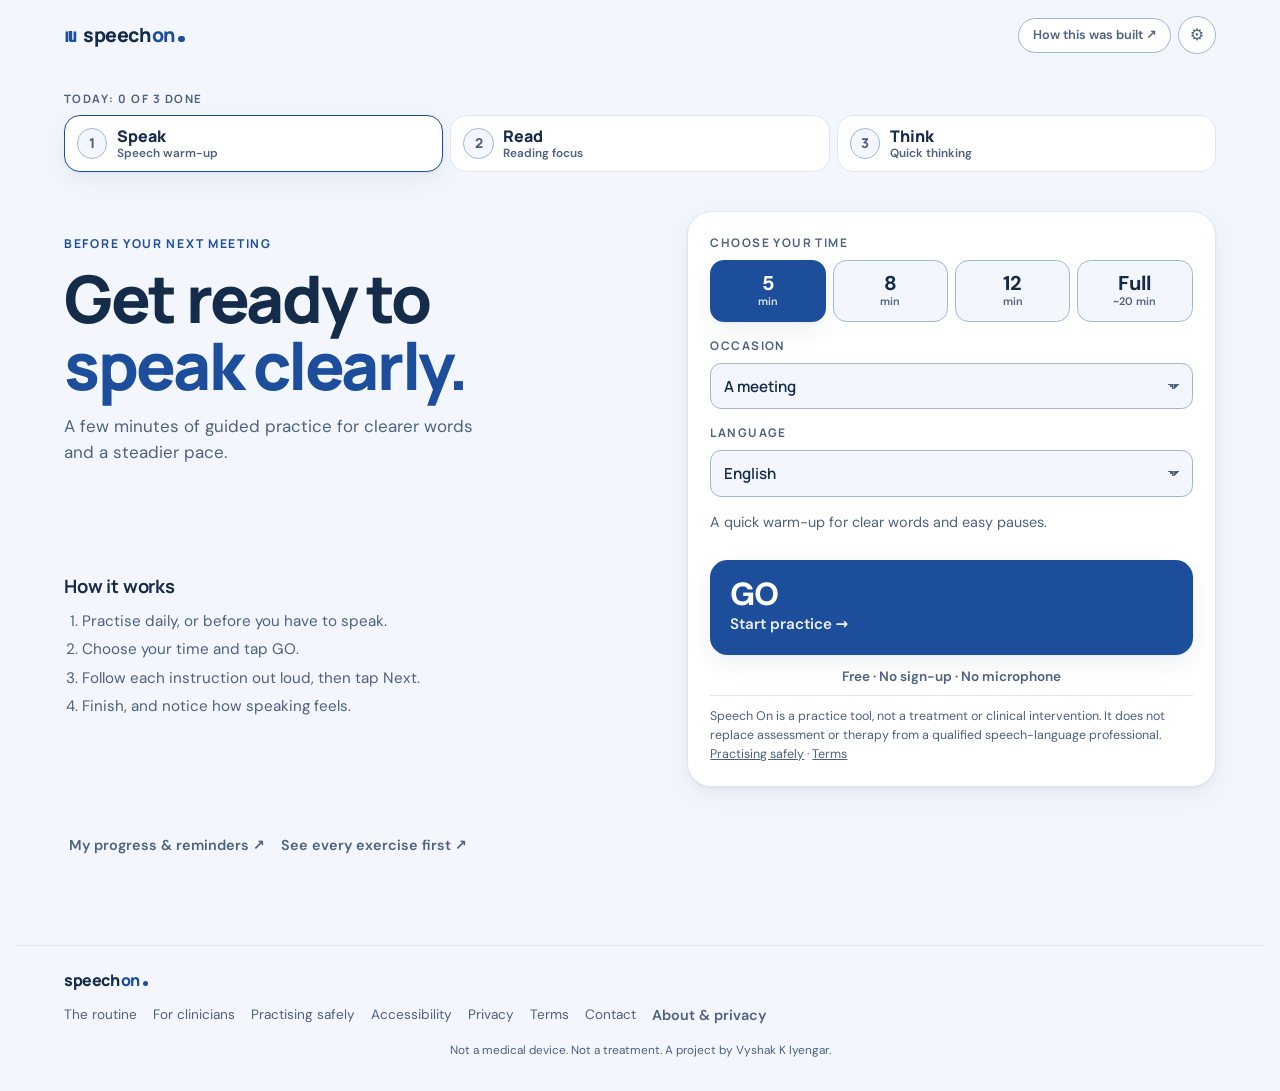
==== commit 017d2c78: "Add Read and Think: daily reading-focus and quick-thinking practice Speak, Read and Think now sit to" ====
--- a/index.html
+++ b/index.html
@@ -3,7 +3,7 @@
 <head>
 <meta charset="utf-8"><meta name="viewport" content="width=device-width,initial-scale=1,viewport-fit=cover">
 <title>Speech On — Your daily speech practice</title>
-<meta name="description" content="A free guided speech warm-up. Practise clear sounds, steady pacing and natural speech in 5 to 20 minutes. No sign-up, no microphone, works offline.">
+<meta name="description" content="A free guided speech warm-up, plus daily reading-focus and quick-thinking practice. No sign-up, no microphone, works offline.">
 <meta name="theme-color" content="#f3f7fd" media="(prefers-color-scheme: light)">
 <meta name="theme-color" content="#0f1724" media="(prefers-color-scheme: dark)">
 <link rel="canonical" href="https://www.speechon.app/">
@@ -24,6 +24,7 @@
 <link rel="preload" href="fonts/manrope-latin.woff2" as="font" type="font/woff2" crossorigin>
 <link rel="preload" href="fonts/dm-sans-latin.woff2" as="font" type="font/woff2" crossorigin>
 <link rel="stylesheet" href="styles.css">
+<link rel="stylesheet" href="train.css">
 <script type="application/ld+json">
 {"@context":"https://schema.org","@type":"WebApplication","name":"Speech On",
 "url":"https://www.speechon.app/","applicationCategory":"HealthApplication",
@@ -35,6 +36,7 @@
 "disclaimer":"Speech On is a practice tool, not a treatment or clinical intervention, and is not a medical device. It does not replace assessment or therapy from a qualified speech-language professional."}
 </script>
 <script src="analytics.js" defer></script>
+<script src="trio.js" defer></script>
 <script src="art.js" defer></script>
 <script src="content.js" defer></script>
 <script src="app.js" defer></script>
@@ -51,6 +53,8 @@
 </header>
 
 <main id="main">
+
+<nav class="trio home-trio" id="trio" aria-label="Today's practice"></nav>
 
 <section id="home" class="home">
  <div class="hero-copy">
@@ -157,6 +161,7 @@
   <button class="quiet" id="share">Share ↗</button>
  </div>
  <p id="share-status" role="status"></p>
+ <a class="handoff" id="handoff" href="/read" hidden><b>Next: Read →</b><span>Ten minutes of reading focus</span></a>
 </section>
 
 </main>
@@ -170,7 +175,7 @@
   <a href="/accessibility">Accessibility</a>
   <a href="/privacy">Privacy</a>
   <a href="/terms">Terms</a>
-  <a href="mailto:hello@speechon.app">Contact</a>
+  <a href="https://www.linkedin.com/in/vyshakiyengar" rel="noopener">Contact</a>
   <button class="quiet" id="about" style="padding:0">About</button>
  </nav>
  <span class="credit">Not a medical device. Not a treatment. A project by
--- a/styles.css
+++ b/styles.css
@@ -51,8 +51,13 @@
 button{font:inherit;cursor:pointer}
 a{color:var(--accent)}
 
-.skip{position:absolute;left:-9999px;top:0;background:var(--accent);color:var(--accent-ink);padding:.7rem 1rem;z-index:40;border-radius:0 0 .5rem 0;text-decoration:none}
-.skip:focus{left:0}
+/* Off-screen vertically, never horizontally: a large negative inline offset
+   creates thousands of pixels of leftward overflow in right-to-left layouts
+   and pushes the whole page out of view. */
+.skip{position:absolute;inset-inline-start:0;top:0;transform:translateY(-250%);
+ background:var(--accent);color:var(--accent-ink);padding:.7rem 1rem;z-index:40;
+ border-end-end-radius:.5rem;text-decoration:none}
+.skip:focus{transform:translateY(0)}
 
 /* ---------- header ---------- */
 .site-header{display:flex;align-items:center;justify-content:space-between;gap:.6rem;
--- a/train.css
+++ b/train.css
@@ -0,0 +1,156 @@
+/* Speech On — the daily three (trio strip) and the Read and Think practice pages.
+   Loaded after styles.css, so it reuses its tokens, fonts and dark theme. */
+
+/* ---------- trio strip ---------- */
+.trio{max-width:78rem;margin:0 auto;padding:0 clamp(1rem,4vw,3rem)}
+.trio-head{font-family:var(--display);font-size:.72rem;font-weight:700;letter-spacing:.13em;
+ text-transform:uppercase;color:var(--muted);margin:.2rem 0 .45rem}
+.trio-list{display:grid;grid-template-columns:repeat(3,minmax(0,1fr));gap:.45rem}
+.trio-item{display:flex;align-items:center;gap:.6rem;background:var(--card);border:1.5px solid var(--hair);
+ border-radius:1rem;padding:.65rem .75rem;text-decoration:none;color:var(--ink);min-height:3.6rem;min-width:0}
+.trio-item:hover{border-color:var(--accent)}
+.trio-item.current{border-color:var(--accent);box-shadow:var(--shadow)}
+.trio-mark{flex:none;width:1.9rem;height:1.9rem;border-radius:50%;display:grid;place-items:center;
+ background:var(--paper);border:1.5px solid var(--line);font-family:var(--display);font-weight:800;font-size:.85rem;color:var(--muted)}
+.trio-item.done .trio-mark{background:var(--accent);border-color:var(--accent);color:var(--accent-ink)}
+.trio-text{display:grid;min-width:0;line-height:1.2}
+.trio-text b{font-family:var(--display);font-weight:800;font-size:1rem}
+.trio-text small{font-size:.74rem;color:var(--muted);font-weight:600;white-space:nowrap;overflow:hidden;text-overflow:ellipsis}
+@media(max-width:420px){.trio-item{flex-direction:column;align-items:flex-start;gap:.35rem;padding:.6rem}
+ .trio-text small{white-space:normal}}
+
+/* ---------- module pages ---------- */
+.module{max-width:46rem;margin:0 auto;padding:1rem clamp(1rem,4vw,2rem) 3rem}
+.module-hero h1{font-size:clamp(2.1rem,6vw,3.2rem);line-height:1.04;letter-spacing:-.035em;margin:.6rem 0 .6rem;font-weight:800}
+.module-hero h1 em{font-style:normal;color:var(--accent);display:block}
+.module-hero .intro{max-width:34rem}
+.card{background:var(--card);border:1px solid var(--hair);border-radius:1.4rem;padding:clamp(1.1rem,3vw,1.6rem);
+ box-shadow:var(--shadow);margin:1.2rem 0}
+.card h2{font-size:1.2rem;letter-spacing:-.015em;margin:0 0 .5rem}
+.card h3{font-size:1rem;margin:1rem 0 .3rem}
+.card p{margin:.5rem 0}
+.meta{font-size:.88rem;color:var(--muted);margin:.3rem 0}
+.btn{background:var(--accent);color:var(--accent-ink);border:0;border-radius:.95rem;padding:1rem 1.3rem;
+ font-weight:700;font-size:1.02rem;box-shadow:var(--shadow);width:100%;display:block;text-align:center;text-decoration:none}
+.btn:hover{filter:brightness(1.07)}
+.btn:disabled{opacity:.45;cursor:not-allowed;filter:none}
+.btn.big{display:grid;gap:.15rem;justify-items:start;text-align:start;border-radius:1.1rem;padding:1.15rem 1.2rem}
+.btn.big strong{font-size:1.9rem;font-weight:800;letter-spacing:-.02em;line-height:1}
+.btn.big span{font-size:.95rem;font-weight:600;opacity:.92}
+.btn-ghost{background:var(--paper);color:var(--ink);border:1.5px solid var(--line);border-radius:.9rem;
+ padding:.8rem 1rem;font-weight:700;font-size:.95rem;width:100%}
+.btn-ghost:hover{border-color:var(--accent);color:var(--accent)}
+.row{display:flex;gap:.5rem;flex-wrap:wrap}
+.row > *{flex:1 1 9rem}
+.stack{display:grid;gap:.6rem}
+.side-links{display:flex;flex-wrap:wrap;gap:.2rem .8rem;margin-top:.6rem}
+.badge{display:inline-block;background:var(--accent-soft);color:var(--ink);border-radius:999px;
+ padding:.2rem .7rem;font-size:.76rem;font-weight:700;font-family:var(--display)}
+
+/* ---------- session stage ---------- */
+.stage{position:fixed;inset:0;z-index:10;background:var(--paper);display:grid;grid-template-rows:auto auto 1fr;height:100dvh}
+.stage-top{display:flex;align-items:center;justify-content:space-between;gap:.5rem;padding:.7rem clamp(.7rem,3vw,1.6rem)}
+.stage-count{font-size:.8rem;color:var(--muted);font-weight:600;text-align:center;flex:1;min-width:0}
+.stage-body{overflow-y:auto;padding:0 clamp(1rem,4vw,2rem) calc(2rem + env(safe-area-inset-bottom))}
+.stage-inner{max-width:42rem;margin:0 auto;display:grid;gap:1rem;padding-top:.6rem}
+.stage h2.step-title{font-size:clamp(1.4rem,3.6vw,2rem);letter-spacing:-.025em;margin:.15rem 0 0;line-height:1.14}
+.step-lead{color:var(--muted);margin:0;font-size:1rem}
+
+.passage{background:var(--card);border:1px solid var(--hair);border-radius:1.1rem;padding:clamp(1rem,3.5vw,1.6rem)}
+.passage p{font-size:calc(1.17rem * var(--scale));line-height:1.78;margin:0;max-width:36em}
+.passage p + p{margin-top:1em}
+.passage.dim p{opacity:.55}
+.passage .para-no{display:block;font-family:var(--display);font-size:.7rem;font-weight:700;letter-spacing:.13em;color:var(--accent);margin-bottom:.4rem}
+.purpose{border-left:4px solid var(--accent);background:var(--card);border-radius:.8rem;padding:.8rem 1rem;font-size:calc(1.05rem * var(--scale))}
+[dir="rtl"] .purpose{border-left:0;border-right:4px solid var(--accent)}
+.purpose b{display:block;font-family:var(--display);font-size:.7rem;letter-spacing:.13em;color:var(--accent);margin-bottom:.2rem}
+
+textarea,.field{width:100%;font:inherit;font-size:calc(1.02rem * var(--scale));color:var(--ink);background:var(--card);
+ border:1.5px solid var(--line);border-radius:.8rem;padding:.75rem .85rem;line-height:1.5}
+textarea{min-height:6.2rem;resize:vertical}
+textarea:focus,.field:focus{border-color:var(--accent);outline:none;box-shadow:0 0 0 3px var(--accent-soft)}
+.field.num{font-family:var(--display);font-weight:800;font-size:calc(1.6rem * var(--scale));text-align:center;letter-spacing:-.01em}
+.label{font-family:var(--display);font-size:.74rem;font-weight:700;letter-spacing:.12em;color:var(--muted);text-transform:uppercase;display:block;margin:0 0 .4rem}
+.frame-hint{font-size:.9rem;color:var(--muted);margin:.35rem 0 0}
+
+.chips{display:flex;gap:.4rem;flex-wrap:wrap}
+.chips button{background:var(--card);border:1.5px solid var(--line);border-radius:999px;padding:.55rem 1rem;
+ color:var(--ink);font-weight:600;font-size:.9rem;min-height:2.6rem}
+.chips button[aria-pressed="true"]{background:var(--accent);border-color:var(--accent);color:var(--accent-ink)}
+.chips button.right{border-color:var(--good);box-shadow:inset 0 0 0 1.5px var(--good)}
+
+.options{display:grid;gap:.45rem;list-style:none;margin:0;padding:0}
+.options button{width:100%;text-align:start;background:var(--card);border:1.5px solid var(--line);border-radius:.85rem;
+ padding:.8rem 1rem;color:var(--ink);font-family:var(--ui);font-size:calc(1rem * var(--scale));line-height:1.45;display:flex;gap:.7rem;align-items:flex-start}
+.options button:hover:not(:disabled){border-color:var(--accent)}
+.options button .opt-key{flex:none;width:1.6rem;height:1.6rem;border-radius:50%;background:var(--paper);border:1px solid var(--line);
+ display:grid;place-items:center;font-family:var(--display);font-weight:800;font-size:.8rem;color:var(--muted)}
+.options button.correct{border-color:var(--good);background:color-mix(in srgb,var(--good) 12%,var(--card))}
+.options button.correct .opt-key{background:var(--good);border-color:var(--good);color:#fff}
+.options button.wrong{border-color:var(--warn);background:color-mix(in srgb,var(--warn) 10%,var(--card))}
+.options button:disabled{cursor:default}
+
+.reveal{background:var(--accent-soft);border-radius:.9rem;padding:.85rem 1rem;font-size:calc(1rem * var(--scale))}
+.reveal b.lbl{display:block;font-family:var(--display);font-size:.7rem;letter-spacing:.13em;color:var(--accent);margin-bottom:.25rem;text-transform:uppercase}
+.reveal ul{margin:.3rem 0 0;padding-inline-start:1.1rem}
+.reveal.good{background:color-mix(in srgb,var(--good) 14%,var(--card))}
+.reveal.warn{background:color-mix(in srgb,var(--warn) 14%,var(--card))}
+.tip{font-size:.92rem;color:var(--ink);background:var(--card);border:1px dashed var(--line);border-radius:.8rem;padding:.7rem .9rem}
+.tip b{color:var(--accent)}
+
+.toolkit{counter-reset:tk;list-style:none;margin:0;padding:0;display:grid;gap:.55rem}
+.toolkit li{counter-increment:tk;display:grid;grid-template-columns:2rem 1fr;gap:.6rem;align-items:start}
+.toolkit li::before{content:counter(tk);width:1.9rem;height:1.9rem;border-radius:50%;background:var(--accent);color:var(--accent-ink);
+ display:grid;place-items:center;font-family:var(--display);font-weight:800;font-size:.85rem}
+.toolkit b{display:block}
+.toolkit span{color:var(--muted);font-size:.92rem}
+
+.vocab-word{font-family:var(--display);font-size:calc(1.9rem * var(--scale));font-weight:800;letter-spacing:-.02em;margin:0}
+mark{background:var(--accent-soft);color:var(--ink);border-radius:.25rem;padding:0 .15em;font-weight:700}
+
+.stage-actions{display:flex;gap:.5rem;align-items:center;margin-top:.3rem}
+.stage-actions .btn{flex:1}
+.timer{font-family:var(--display);font-variant-numeric:tabular-nums;font-weight:800;font-size:1rem;color:var(--accent)}
+.timer.big{font-size:clamp(3rem,12vw,4.8rem);text-align:center;letter-spacing:-.03em;line-height:1}
+.stage .progress{padding:0 clamp(.7rem,3vw,1.6rem) .6rem}
+
+/* ---------- think ---------- */
+.math-q{font-family:var(--display);font-weight:800;font-size:clamp(1.5rem,5vw,2.3rem);letter-spacing:-.02em;line-height:1.2;text-align:center;margin:.6rem 0}
+.math-q small{display:block;font-size:.9rem;font-weight:600;color:var(--muted);letter-spacing:0;margin-top:.4rem}
+.math-meta{display:flex;justify-content:space-between;align-items:center;font-size:.85rem;color:var(--muted);font-weight:600}
+.dots{display:flex;gap:.25rem;flex-wrap:wrap}
+.dots i{width:.6rem;height:.6rem;border-radius:50%;background:var(--hair)}
+.dots i.ok{background:var(--good)} .dots i.no{background:var(--warn)} .dots i.now{background:var(--accent)}
+.kpis{display:grid;grid-template-columns:repeat(auto-fit,minmax(8rem,1fr));gap:.5rem}
+.kpi{background:var(--card);border:1px solid var(--hair);border-radius:.9rem;padding:.75rem .85rem}
+.kpi b{display:block;font-family:var(--display);font-size:1.7rem;font-weight:800;line-height:1.05;color:var(--ink)}
+.kpi span{font-size:.78rem;color:var(--muted);font-weight:600}
+.structure{display:grid;grid-template-columns:repeat(3,1fr);gap:.4rem}
+.structure div{background:var(--card);border:1px solid var(--hair);border-radius:.8rem;padding:.6rem .7rem;font-size:.88rem}
+.structure b{display:block;font-family:var(--display);color:var(--accent);font-size:.95rem}
+@media(max-width:480px){.structure{grid-template-columns:1fr}}
+.checks{display:grid;gap:.4rem}
+.checks label{display:flex;gap:.6rem;align-items:flex-start;background:var(--card);border:1.5px solid var(--hair);border-radius:.8rem;padding:.65rem .8rem;cursor:pointer;font-size:.95rem}
+.checks input{width:1.2rem;height:1.2rem;accent-color:var(--accent);margin-top:.12rem;flex:none}
+
+/* ---------- library ---------- */
+.lib{list-style:none;margin:0;padding:0;display:grid;gap:.35rem;max-height:60vh;overflow-y:auto}
+.lib button{width:100%;text-align:start;background:var(--paper);border:1px solid var(--hair);border-radius:.7rem;padding:.55rem .8rem;
+ color:var(--ink);display:flex;gap:.6rem;align-items:baseline;font-family:var(--ui);font-size:.92rem}
+.lib button:hover{border-color:var(--accent)}
+.lib .n{font-family:var(--display);font-weight:800;color:var(--muted);min-width:2.4rem;font-size:.85rem}
+.lib .done-mark{margin-inline-start:auto;color:var(--good);font-weight:800}
+.lib-tabs{display:flex;gap:.3rem;flex-wrap:wrap;margin:.3rem 0 .7rem}
+.lib-tabs button{background:var(--paper);border:1.5px solid var(--line);border-radius:999px;padding:.35rem .8rem;color:var(--ink);font-weight:600;font-size:.82rem}
+.lib-tabs button[aria-pressed="true"]{background:var(--accent);color:var(--accent-ink);border-color:var(--accent)}
+
+/* ---------- handoff on the speech done screen ---------- */
+.handoff{display:block;margin:1.2rem auto 0;max-width:24rem;text-decoration:none;background:var(--card);border:1.5px solid var(--accent);
+ border-radius:1rem;padding:.9rem 1rem;color:var(--ink);text-align:start}
+.handoff b{display:block;font-family:var(--display);font-size:1.05rem}
+.handoff span{font-size:.88rem;color:var(--muted)}
+.handoff:hover{box-shadow:var(--shadow)}
+
+.home-trio{padding-top:.4rem}
+@media(min-width:900px){.home-trio{padding-top:1rem}}
+.trio-narrow{max-width:46rem;padding:0 clamp(1rem,4vw,2rem)}
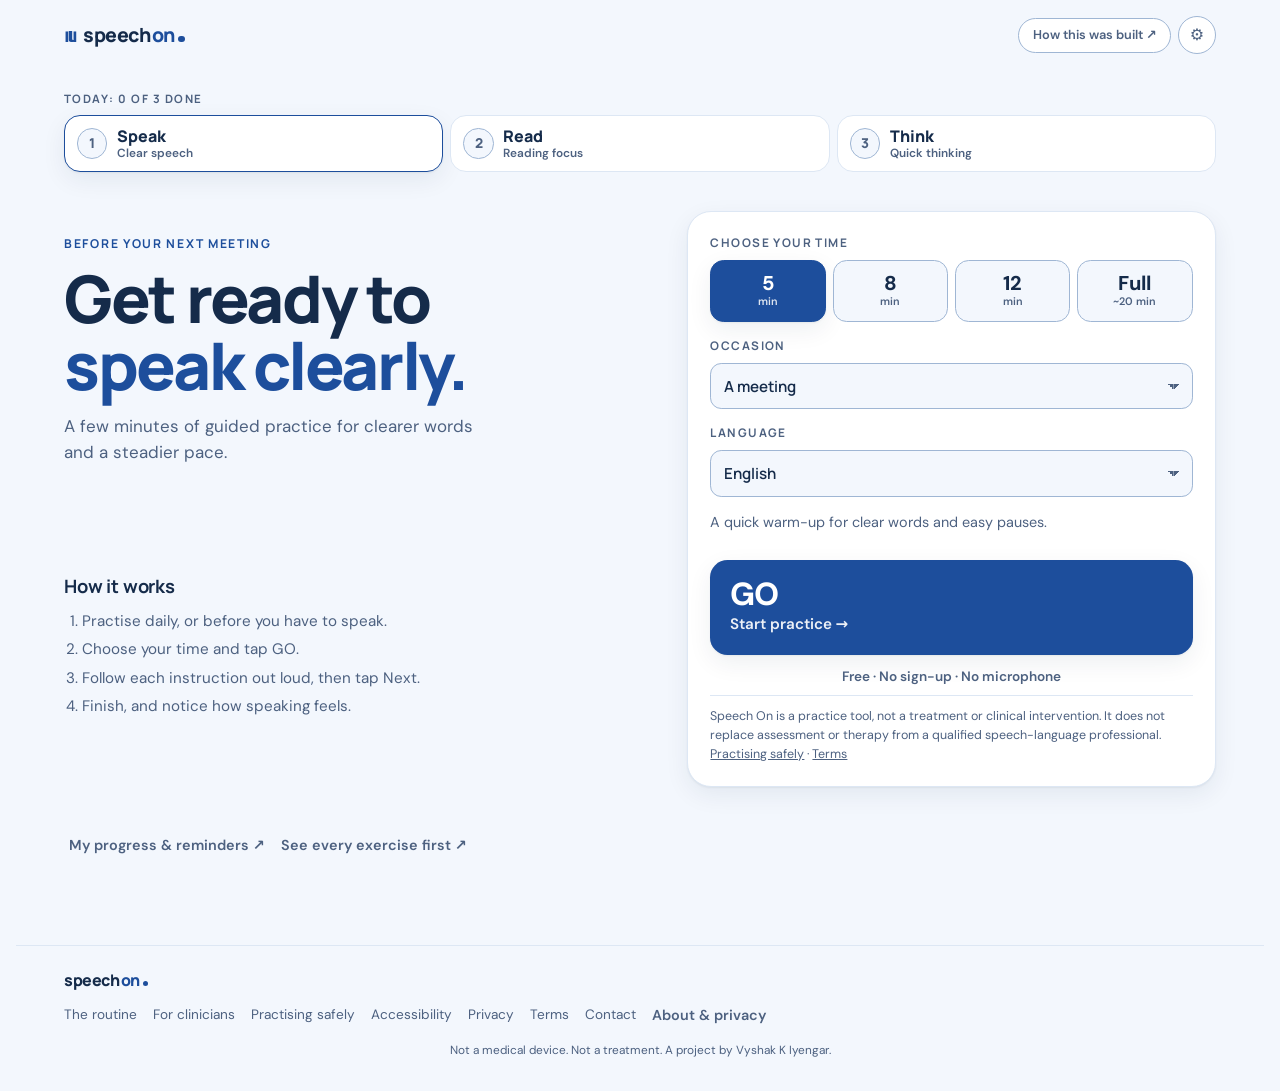
==== commit a2994d8e: "Make the three practices work as an iPhone home-screen app Home-screen meta tags on every page, a on" ====
--- a/index.html
+++ b/index.html
@@ -19,6 +19,10 @@
 <meta name="twitter:title" content="Speech On — Get ready to speak clearly">
 <meta name="twitter:description" content="A free guided speech warm-up. No sign-up, no microphone, works offline.">
 <meta name="twitter:image" content="https://www.speechon.app/og.png">
+<meta name="apple-mobile-web-app-capable" content="yes">
+<meta name="mobile-web-app-capable" content="yes">
+<meta name="apple-mobile-web-app-title" content="Speech On">
+<meta name="apple-mobile-web-app-status-bar-style" content="default">
 <link rel="manifest" href="manifest.webmanifest">
 <link rel="icon" href="icon.svg" type="image/svg+xml"><link rel="apple-touch-icon" href="icon-180.png">
 <link rel="preload" href="fonts/manrope-latin.woff2" as="font" type="font/woff2" crossorigin>
--- a/train.css
+++ b/train.css
@@ -154,3 +154,14 @@
 .home-trio{padding-top:.4rem}
 @media(min-width:900px){.home-trio{padding-top:1rem}}
 .trio-narrow{max-width:46rem;padding:0 clamp(1rem,4vw,2rem)}
+
+/* ---------- iPhone install hint ---------- */
+.install-hint{max-width:46rem;margin:.6rem auto 0;padding:0 clamp(1rem,4vw,2rem);display:flex;gap:.6rem;align-items:flex-start}
+.install-hint p{margin:0;flex:1;font-size:.86rem;line-height:1.5;background:var(--accent-soft);border-radius:.8rem;padding:.65rem .85rem}
+.install-hint .quiet{flex:none;padding-top:.6rem}
+/* Home-screen app: keep content clear of the notch and home bar. */
+@media(display-mode:standalone){
+ .site-header{padding-top:max(1rem, env(safe-area-inset-top))}
+ .stage-top,.player-top{padding-top:max(.7rem, env(safe-area-inset-top))}
+ footer{padding-bottom:max(2rem, env(safe-area-inset-bottom))}
+}
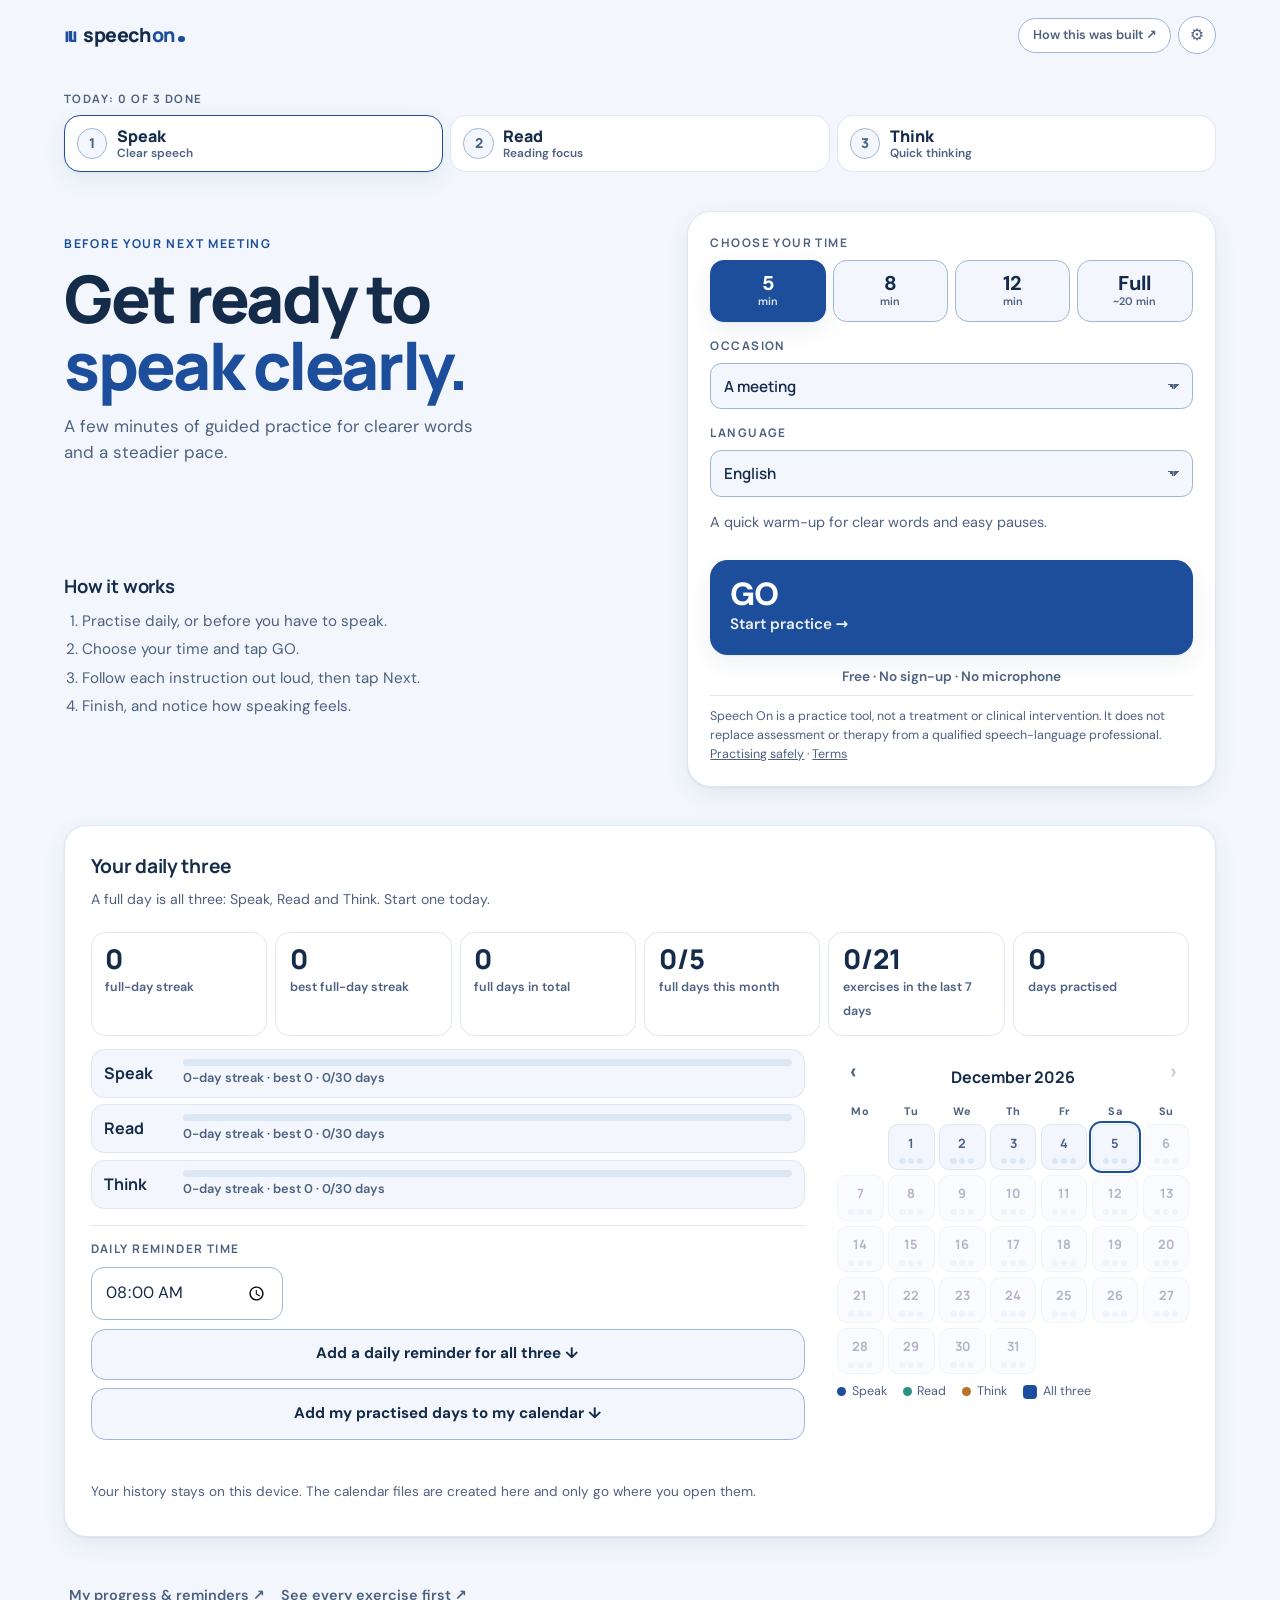
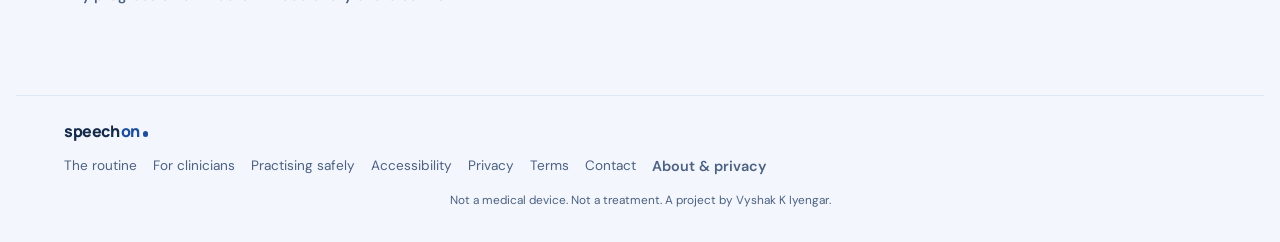
==== commit 68209fe7: "Add daily-three streaks, month calendar and calendar files to home Full-day streak (all three), best" ====
--- a/index.html
+++ b/index.html
@@ -102,6 +102,8 @@
   <ol id="hiw-list"></ol>
  </section>
 
+ <section class="card trio-progress" id="trio-progress" aria-label="Your daily three"></section>
+
  <div class="home-bottom">
   <button class="quiet" id="open-habits">My progress &amp; reminders ↗</button>
   <a class="quiet" href="/routine" id="see-routine">See every exercise first ↗</a>
--- a/train.css
+++ b/train.css
@@ -165,3 +165,53 @@
  .stage-top,.player-top{padding-top:max(.7rem, env(safe-area-inset-top))}
  footer{padding-bottom:max(2rem, env(safe-area-inset-bottom))}
 }
+
+/* ---------- daily-three progress (home) ---------- */
+.trio-progress{margin:0}
+@media(min-width:900px){.trio-progress{grid-column:1 / -1}}
+.progress-head h2{margin:0 0 .2rem}
+.trio-progress .kpis{margin:.8rem 0}
+.per-mod{display:grid;gap:.4rem;margin:.4rem 0 1rem}
+.per-row{display:grid;grid-template-columns:4.2rem 1fr;grid-template-rows:auto auto;column-gap:.7rem;row-gap:.15rem;align-items:center;
+ text-decoration:none;color:var(--ink);background:var(--paper);border:1px solid var(--hair);border-radius:.8rem;padding:.55rem .8rem}
+.per-row:hover{border-color:var(--accent)}
+.per-row b{font-family:var(--display);grid-row:1 / span 2}
+.per-bar{height:.45rem;background:var(--hair);border-radius:999px;overflow:hidden;display:block}
+.per-bar i{display:block;height:100%;border-radius:999px}
+.per-txt{font-size:.8rem;color:var(--muted);font-weight:600}
+.speak{--mod:var(--accent)} .read{--mod:#2f8f83} .think{--mod:#b8742a}
+:root[data-theme="dark"] .read{--mod:#5cc3b4} :root[data-theme="dark"] .think{--mod:#e3a35a}
+@media(prefers-color-scheme:dark){:root:not([data-theme="light"]) .read{--mod:#5cc3b4} :root:not([data-theme="light"]) .think{--mod:#e3a35a}}
+.per-bar i,.cal-dots i.on,.cal-legend i{background:var(--mod)}
+.cal{border-top:1px solid var(--hair);padding-top:.8rem}
+.cal-head{display:flex;align-items:center;justify-content:space-between}
+.cal-head .quiet{font-size:1.4rem;line-height:1;padding:.3rem .8rem}
+.cal-head .quiet:disabled{opacity:.3;cursor:default}
+.cal-title{margin:0;font-size:1rem}
+.cal-grid{display:grid;grid-template-columns:repeat(7,minmax(0,1fr));gap:.3rem;margin:.5rem 0}
+.cal-dow{font-size:.68rem;font-weight:700;color:var(--muted);text-align:center;letter-spacing:.06em}
+.cal-day{aspect-ratio:1/1;border-radius:.6rem;background:var(--paper);border:1px solid var(--hair);display:grid;
+ grid-template-rows:1fr auto;justify-items:center;padding:.25rem .1rem .35rem;min-width:0}
+.cal-num{font-size:.8rem;font-weight:700;color:var(--muted);font-family:var(--display);align-self:center}
+.cal-dots{display:flex;gap:.18rem}
+.cal-dots i{width:.38rem;height:.38rem;border-radius:50%;background:var(--hair)}
+.cal-day.c3{background:var(--accent);border-color:var(--accent)}
+.cal-day.c3 .cal-num{color:var(--accent-ink)}
+.cal-day.c3 .cal-dots i{background:var(--accent-ink)}
+.cal-day.is-today{outline:2px solid var(--accent);outline-offset:1px}
+.cal-day.future{opacity:.45}
+.cal-legend{display:flex;flex-wrap:wrap;gap:.3rem 1rem;font-size:.78rem;color:var(--muted);margin:.2rem 0 .8rem}
+.cal-legend span{display:inline-flex;align-items:center;gap:.35rem}
+.cal-legend i{width:.55rem;height:.55rem;border-radius:50%;display:inline-block}
+.cal-full-key{width:.9rem;height:.9rem;border-radius:.25rem;background:var(--accent);display:inline-block}
+.cal-tools{display:grid;gap:.55rem;border-top:1px solid var(--hair);padding-top:.9rem}
+.cal-tools .label{margin:0}
+.cal-tools .field{max-width:12rem}
+@media(min-width:900px){
+ .trio-progress{display:grid;grid-template-columns:minmax(0,1fr) minmax(0,22rem);column-gap:2rem;align-items:start}
+ .progress-head,.trio-progress .kpis{grid-column:1 / -1}
+ .trio-progress .kpis{grid-template-columns:repeat(6,minmax(0,1fr))}
+ .per-mod{grid-column:1;grid-row:3;margin:0}
+ .cal-tools{grid-column:1;grid-row:4;margin-top:1rem}
+ .cal{grid-column:2;grid-row:3 / span 2;border-top:0;padding-top:0}
+}
